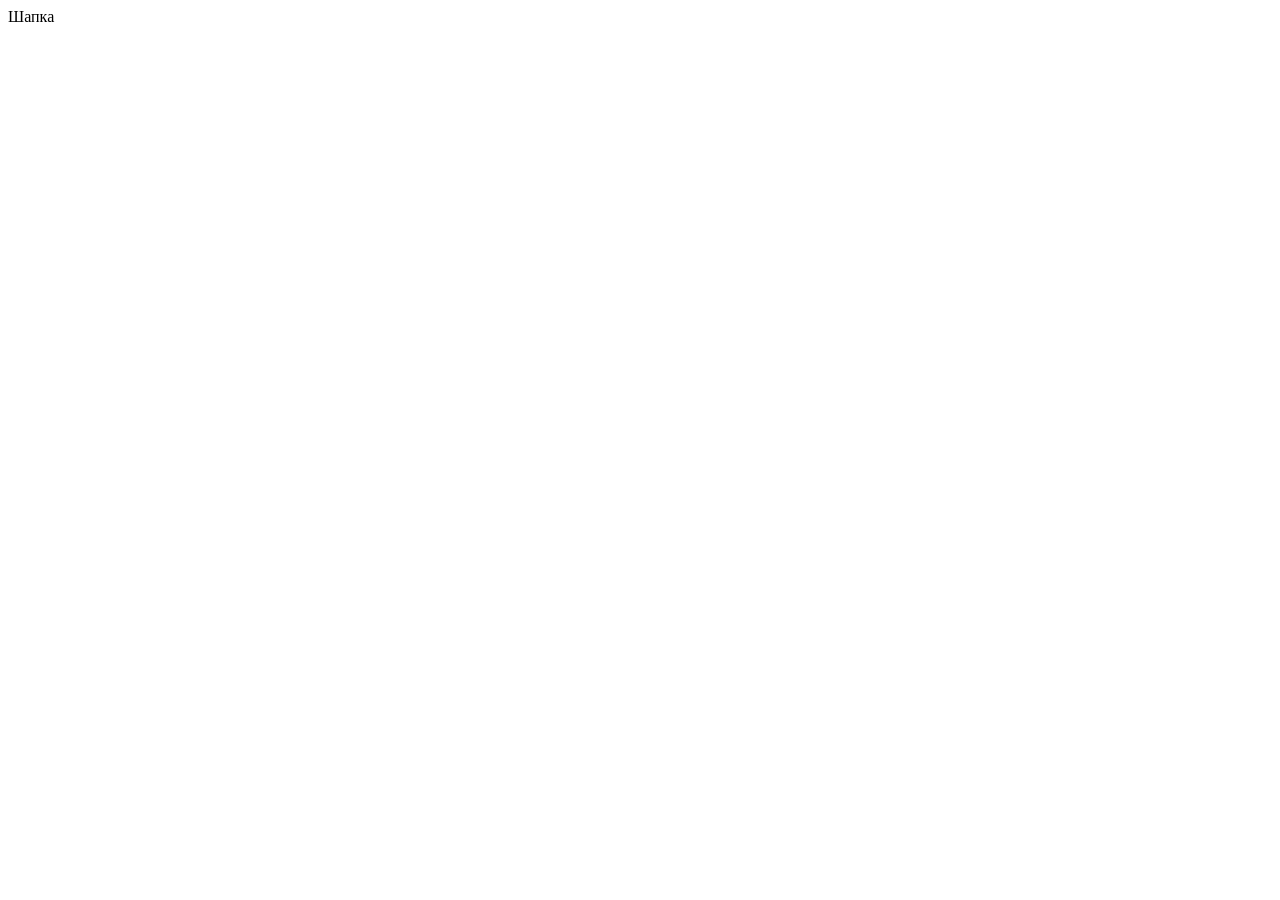
==== index.html @ de203fee "Deploying to gh-pages from @ htmlacademy-adaptive/1453615-cat-energy-2@4e572c5d49e275701503d02606413" ====
<!DOCTYPE html><html class="page" lang="ru"><head><meta charset="UTF-8"><title>Название проекта</title><meta name="viewport" content="width=device-width,initial-scale=1"><link rel="stylesheet" href="styles/styles.css"><script src="scripts/index.js" defer="defer"></script></head><body class="page__body"><header class="header">Шапка</header></body></html>
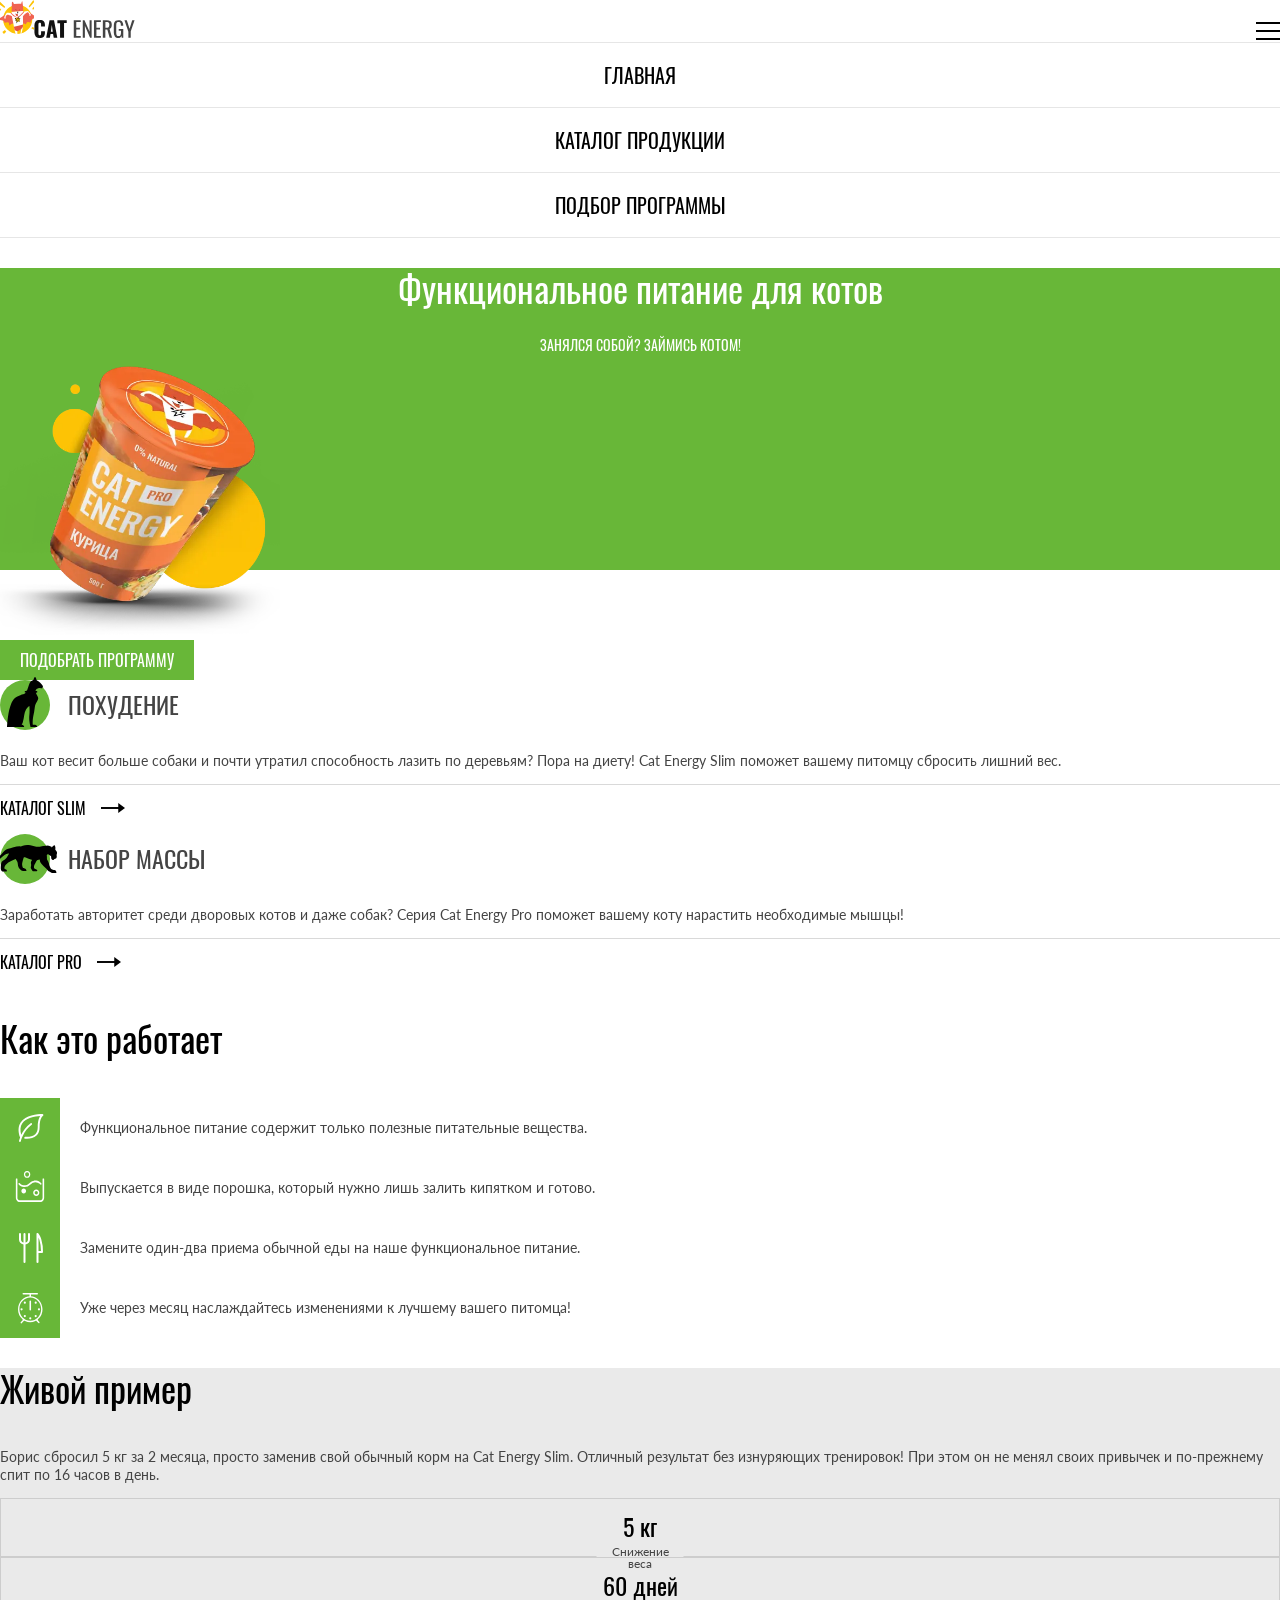
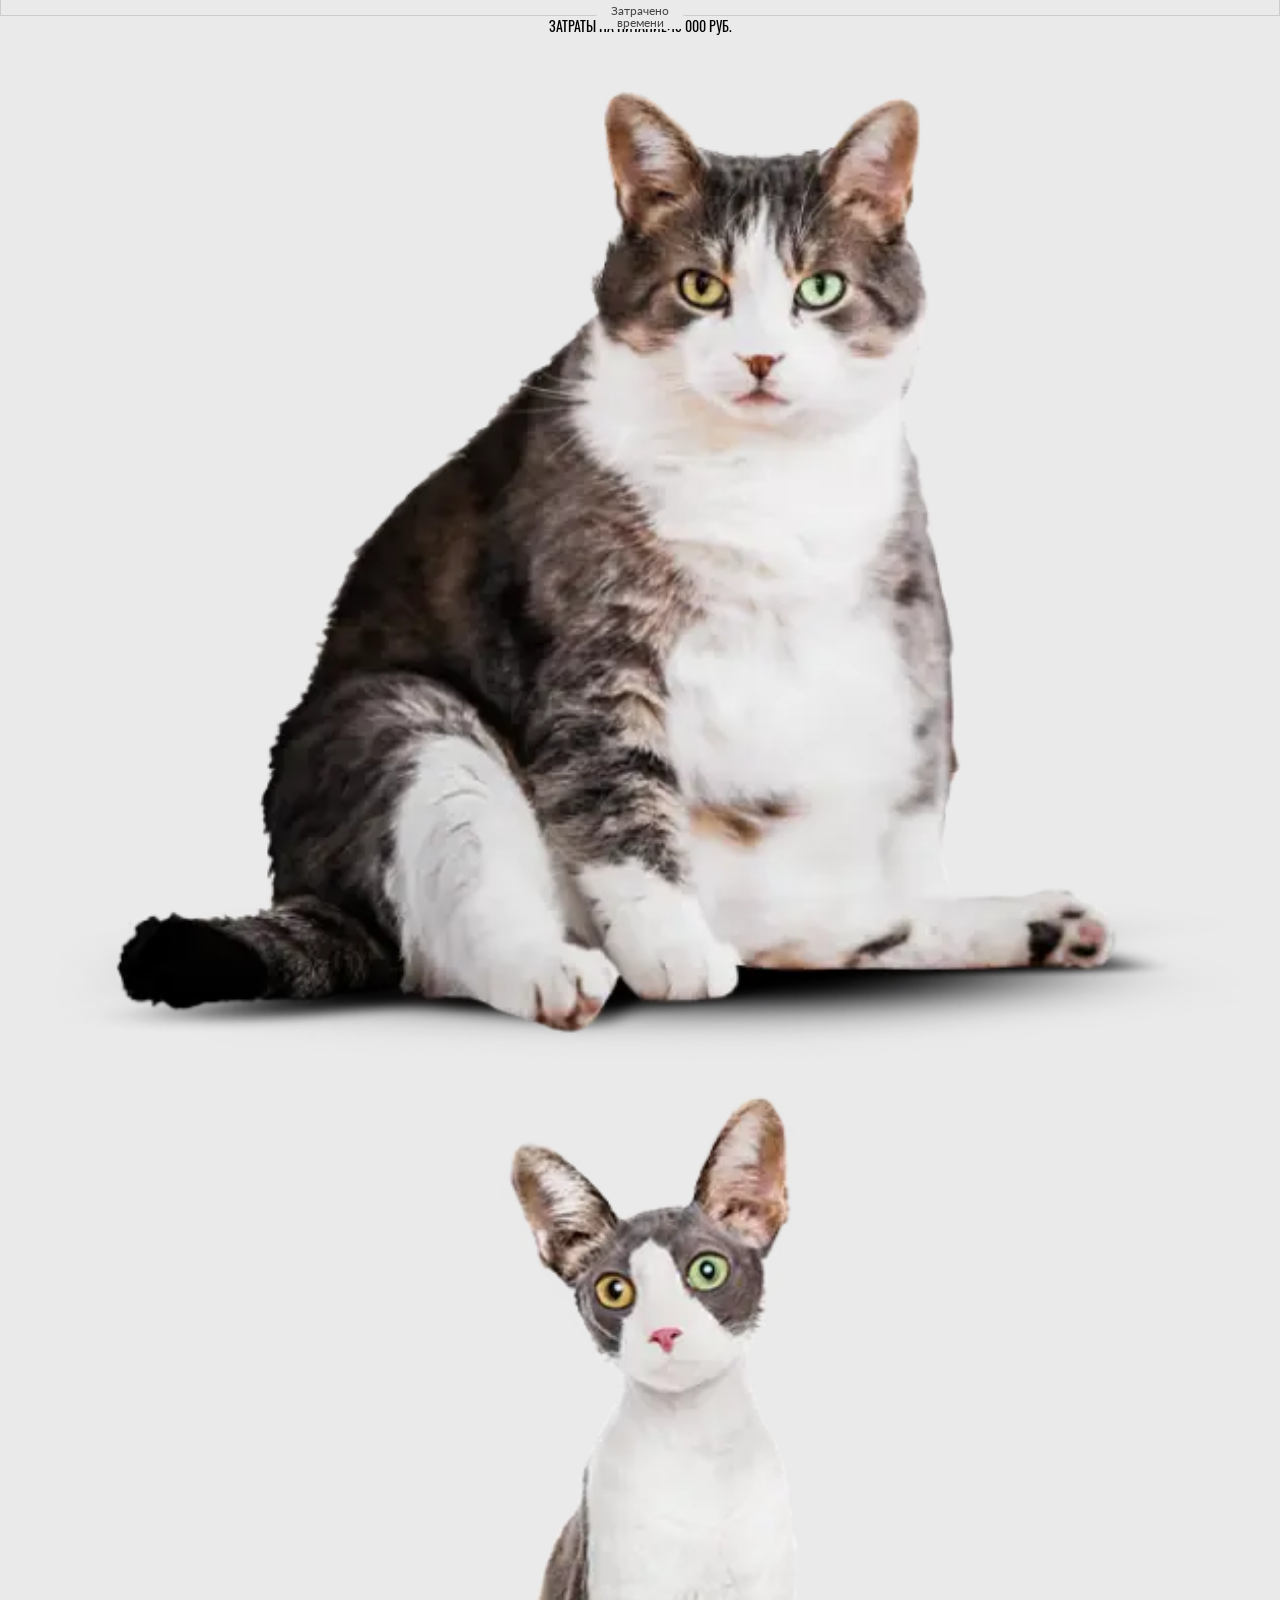
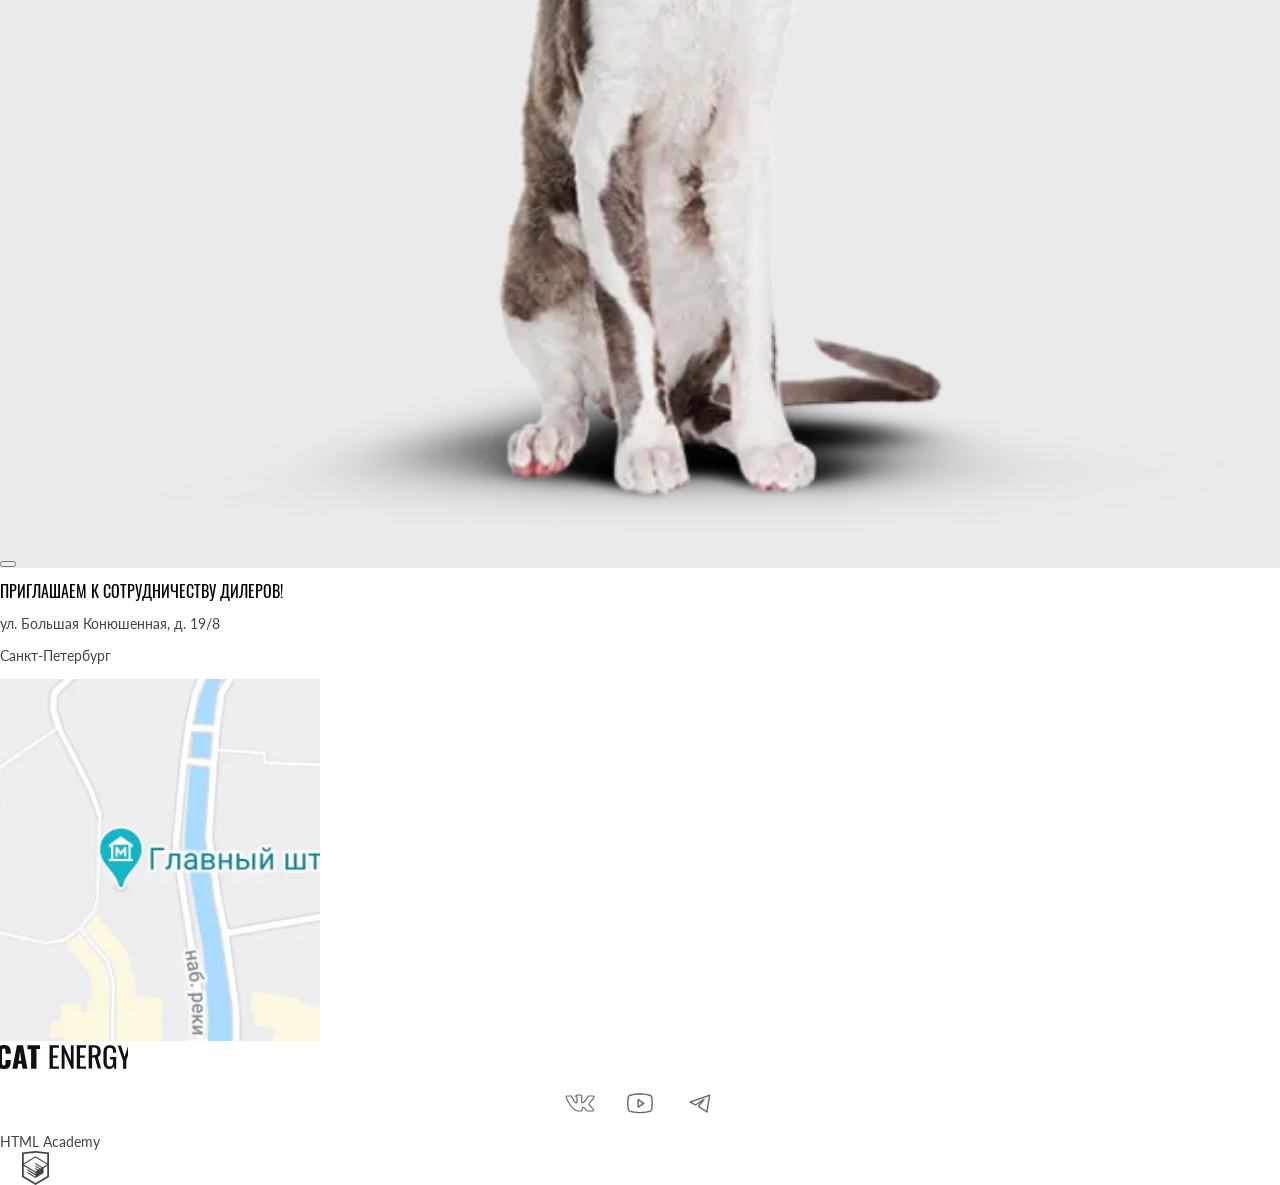
==== commit ade5e54c: "Deploying to gh-pages from @ aleks-yustas/1453615-cat-energy-2@30788cb5b2f9457c980102501fbb6bceefbb1" ====
--- a/index.html
+++ b/index.html
@@ -1 +1 @@
-<!DOCTYPE html><html class="page" lang="ru"><head><meta charset="UTF-8"><title>Название проекта</title><meta name="viewport" content="width=device-width,initial-scale=1"><link rel="stylesheet" href="styles/styles.css"><script src="scripts/index.js" defer="defer"></script></head><body class="page__body"><header class="header">Шапка</header></body></html>+<!DOCTYPE html><html class="page" lang="ru"><head><meta charset="utf-8"><meta name="viewport" content="width=device-width,initial-scale=1"><title>Главная | Кэт энерджи | HTML Academy</title><link rel="stylesheet" href="./styles/styles.css"></head><body class="page__body"><header class="page__header header"><a class="header__logo logo logo--header" href="index.html" aria-current="page"><picture><source media="(min-width: 1280px)" srcset="images/logo-desktop.svg" type="image/svg+xml"><source media="(min-width: 768px)" srcset="images/logo-tablet.svg" type="image/svg+xml"><img class="logo__image" src="images/logo-mobile.svg" width="34" height="38" alt=""></picture><picture><source media="(min-width: 768px)" srcset="images/logo-text.svg" type="image/svg+xml"><img class="logo__text" src="images/logo-text-additional.svg" width="101" height="18" alt=""></picture><span class="visually-hidden">Главная Кэт энерджи</span></a><nav class="header__nav nav"><button class="nav__toggler" type="button"><span class="visually-hidden">Открыть меню</span></button><ul class="nav__list"><li class="nav__item"><a class="nav__link" href="index.html" aria-current="page">Главная</a></li><li class="nav__item"><a class="nav__link" href="catalog.html">Каталог продукции</a></li><li class="nav__item"><a class="nav__link" href="#">Подбор программы</a></li></ul></nav></header><main class="page__main"><section class="banner"><div class="banner__content"><h1 class="banner__title section-title section-title--contrast">Функциональное питание для котов</h1><p class="banner__text">Занялся собой? Займись котом!</p></div><picture><source srcset="images/banner-desktop@1x.webp, images/banner-desktop@2x.webp 2x" type="image/webp" media="(min-width: 1280px)"><source srcset="images/banner-tablet@1x.webp, images/banner-tablet@2x.webp 2x" type="image/webp" media="(min-width: 768px)"><source srcset="images/banner-mobile@1x.webp, images/banner-mobile@2x.webp 2x" type="image/webp"><source srcset="images/banner-desktop@1x.jpg, images/banner-desktop@2x.jpg 2x" type="image/jpg" media="(min-width: 1280px)"><source srcset="images/banner-tablet@1x.jpg, images/banner-tablet@2x.jpg 2x" type="image/jpg" media="(min-width: 768px)"><img class="banner__picture" src="images/banner-mobile@1x.jpg" srcset="images/map-mobile@2x.jpg 2x" width="280" height="270" loading="lazy" alt="«Кэт енерджи ПРО» с курицей."></picture><a class="banner__link button" href="#">Подобрать программу</a></section><section class="modules"><h2 class="visually-hidden">Виды программ</h2><ul class="modules__list"><li class="modules__item card"><h3 class="card__title card__title--slim">Похудение</h3><p class="card__text">Ваш кот весит больше собаки и почти утратил способность лазить по деревьям? Пора на диету! Cat Energy Slim поможет вашему питомцу сбросить лишний вес.</p><a class="card__link" href="#">Каталог Slim</a></li><li class="modules__item card"><h3 class="card__title card__title--pro">Набор массы</h3><p class="card__text">Заработать авторитет среди дворовых котов и даже собак? Серия Cat Energy Pro поможет вашему коту нарастить необходимые мышцы!</p><a class="card__link" href="#">Каталог Pro</a></li></ul></section><section class="features"><h2 class="features__title section-title">Как это работает</h2><ol class="features__list"><li class="features__item features__item--leaf"><p class="features__text">Функциональное питание содержит только полезные питательные вещества.</p></li><li class="features__item features__item--drink"><p class="features__text">Выпускается в виде порошка, который нужно лишь залить кипятком и готово.</p></li><li class="features__item features__item--food"><p class="features__text">Замените один-два приема обычной еды на наше функциональное питание.</p></li><li class="features__item features__item--weight"><p class="features__text">Уже через месяц наслаждайтесь изменениями к лучшему вашего питомца!</p></li></ol></section><section class="result"><h2 class="result__title section-title">Живой пример</h2><p class="result__text">Борис сбросил 5 кг за 2 месяца, просто заменив свой обычный корм на Cat Energy Slim. Отличный результат без изнуряющих тренировок! При этом он не менял своих привычек и по-прежнему спит по 16 часов в день.</p><dl class="result__list metrics"><div class="metrics__item result-metric result-metric--bordered"><dt class="result-metric__name">Снижение веса</dt><dd class="result-metric__count">5 кг</dd></div><div class="metrics__item result-metric result-metric--bordered"><dt class="result-metric__name">Затрачено времени</dt><dd class="result-metric__count">60 дней</dd></div><div class="metrics__item result-metric result-metric--texted"><dt class="result-metric__name">Затраты на питание</dt><dd class="result-metric__count">15 000 руб.</dd></div></dl><div class="compare"><figure class="compare__images"><figcaption class="visually-hidden">Сравнение внешнего вида кота до и после похудения</figcaption><div class="compare__image compare__image--before"><picture><source srcset="images/cat-fat-tablet@1x.webp, images/cat-fat-tablet@2x.webp 2x" type="image/webp" media="(min-width: 768px)"><source srcset="images/cat-fat-mobile@1x.webp, images/cat-fat-mobile@2x.webp 2x" type="image/webp"><source srcset="images/cat-fat-tablet@1x.png, images/cat-fat-tablet@2x.png 2x" type="image/png" media="(min-width: 768px)"><img class="compare__img" src="images/cat-fat-mobile@1x.png" srcset="images/cat-fat-mobile@2x.png 2x" width="280" height="270" loading="lazy" alt="Кот до похудения."></picture></div><div class="compare__image compare__image--after"><picture><source srcset="images/cat-skinny-tablet@1x.webp, images/cat-skinny-tablet@2x.webp 2x" type="image/webp" media="(min-width: 768px)"><source srcset="images/cat-skinny-mobile@1x.webp, images/cat-skinny-mobile@2x.webp 2x" type="image/webp"><source srcset="images/cat-skinny-tablet@1x.png, images/cat-skinny-tablet@2x.png 2x" type="image/png" media="(min-width: 768px)"><img class="compare__img" src="images/cat-skinny-mobile@1x.png" srcset="images/cat-skinny-mobile@2x.png 2x" width="280" height="270" loading="lazy" alt="Кот после похудения."></picture></div></figure><button class="compare__toggler" type="button"><span class="visually-hidden">Сравнить</span></button></div></section><section class="contact"><div class="contact__content"><h2 class="contact__title">Приглашаем к&nbsp;сотрудничеству дилеров!</h2><p class="contact__place">ул. Большая Конюшенная, д. 19/8</p><p class="contact__city">Санкт-Петербург</p></div><div class="contact__map map"><picture><source srcset="images/map-desktop@1x.webp, images/map-desktop@2x.webp 2x" type="image/webp" media="(min-width: 1280px)"><source srcset="images/map-tablet@1x.webp, images/map-tablet@2x.webp 2x" type="image/webp" media="(min-width: 768px)"><source srcset="images/map-mobile@1x.webp, images/map-mobile@2x.webp 2x" type="image/webp"><source srcset="images/map-desktop@1x.jpg, images/map-desktop@2x.jpg 2x" type="image/jpg" media="(min-width: 1280px)"><source srcset="images/map-tablet@1x.jpg, images/map-tablet@2x.jpg 2x" type="image/jpg" media="(min-width: 768px)"><img class="map__img" src="images/map-mobile@1x.jpg" srcset="images/map-mobile@2x.jpg 2x" width="320" height="362" loading="lazy" alt="Офис «Кэт енерджи» на карте."></picture></div></section></main><footer class="page__footer footer"><a class="footer__item logo logo--footer" href="#" aria-current="page"><img class="logo__text logo__text--footer" src="images/logo-text-additional.svg" width="128" height="24" alt=""> <span class="visually-hidden">Главная Кэт энерджи</span></a><section class="footer__item social"><h2 class="visually-hidden">Подписывайтесь на наши социальные сети</h2><ul class="social__list"><li class="social__item"><a class="social__link social__link--vk" href="https://vk.com/htmlacademy" rel="noreferrer noopener" target="_blank"><span class="visually-hidden">Кэт энерджи во Вконтакте.</span></a></li><li class="social__item"><a class="social__link social__link--youtube" href="https://www.youtube.com/@HTMLAcademyTV" rel="noreferrer noopener" target="_blank"><span class="visually-hidden">Кэт энерджи в Ютубе</span></a></li><li class="social__item"><a class="social__link social__link--telegram" href="https://t.me/htmlacademy" rel="noreferrer noopener" target="_blank"><span class="visually-hidden">Кэт энерджи в Телеграме</span></a></li></ul></section><a class="footer__item creators" href="https://htmlacademy.ru/intensive/adaptive" rel="noreferrer noopener" target="_blank"><span class="creators__text">HTML Academy</span></a></footer></body></html>
--- a/styles/styles.css
+++ b/styles/styles.css
@@ -0,0 +1 @@
+*,:before,:after{box-sizing:border-box}img{object-fit:cover;max-width:100%}@font-face{font-family:Oswald;font-weight:400;font-style:normal;font-display:swap;src:url(../fonts/oswald/oswaldregular.woff2)format("woff2")}@font-face{font-family:Lato;font-weight:400;font-style:normal;font-display:swap;src:url(../fonts/lato/Lato-Regular.woff2)format("woff2")}.visually-hidden{clip:rect(0 0 0 0);border:0;width:1px;height:1px;margin:-1px;padding:0;position:absolute;overflow:hidden}.page{color:#444;word-wrap:break-word;overflow-wrap:break-word;font-family:Lato,Helvetica,sans-serif;font-size:14px;font-weight:400;line-height:18px}.page__body{margin:0}.header{background-color:#fff}.nav{background-color:#fff;border-bottom:1px solid #e6e6e6;font-family:Oswald,Impact,sans-serif}.nav__list{margin:0;padding:0;list-style-type:none}.nav__item{background-color:#fff}.nav__link{color:#000;text-align:center;text-transform:uppercase;border-top:1px solid #e6e6e6;width:100%;padding:22px 20px;font-size:20px;font-weight:500;line-height:20px;text-decoration:none;display:block}.nav__toggler{cursor:pointer;background-color:#fff;border:none;border-radius:0;width:24px;height:18px;position:absolute;top:22px;right:0}.nav__toggler:before{content:"";background-color:#000;width:100%;height:1.5px;position:absolute;top:0;left:0}.nav__toggler:after{content:"";background-color:#000;width:100%;height:1.5px;position:absolute;top:8px;left:0;box-shadow:0 8px #000}.nav__toggler--closed:before{width:25px;top:50%;left:50%;transform:translate(-50%,-50%)rotate(45deg)}.nav__toggler--closed:after{box-shadow:none;width:25px;top:50%;left:50%;transform:translate(-50%,-50%)rotate(-45deg)}.banner{background-color:#fff;background-image:linear-gradient(#68b738 0 302px,#0000 302px 100%);background-position:top,top;background-repeat:no-repeat;background-size:auto,100% 100%}.banner__content{text-align:center;color:#fff;font-family:Oswald,Impact,sans-serif;font-weight:400}.banner__title{font-weight:inherit;color:inherit;font-size:36px;line-height:36px}.banner__text{font-weight:inherit;text-transform:uppercase;font-size:14px;line-height:14px}.button{color:#fff;text-transform:uppercase;text-align:center;cursor:pointer;background-color:#68b738;border:none;width:-moz-fit-content;width:fit-content;padding:10px 20px;font-family:Oswald,Impact,sans-serif;font-size:16px;font-weight:400;line-height:20px;text-decoration:none;display:block}.modules{background-color:#fff}.modules__list{margin:0;padding:0;list-style-type:none}.card__title{text-transform:uppercase;color:text-color-accent;justify-content:flex-start;align-items:center;margin:0 0 22px;font-family:Oswald,Impact,sans-serif;font-size:24px;font-weight:400;line-height:37px;display:flex;position:relative}.card__title:before{content:"";background-color:#68b738;border-radius:50%;flex-shrink:1;width:50px;height:50px;margin-right:18px;display:block}.card__title:after{content:"";-webkit-mask:var(--module-icon)no-repeat center/cover;mask:var(--module-icon)no-repeat center/cover;background:#000;display:block;position:absolute}.card__title--slim:after{--module-icon:url(../icons/stack.svg#cat-slim);width:36px;height:50px;top:-3px;left:7px}.card__title--pro:after{--module-icon:url(../icons/stack.svg#cat-pro);width:67px;height:28px;top:11px;left:-10px}.card__text{color:#444;font-family:Lato,Helvetica,sans-serif}.card__link{text-transform:uppercase;color:#000;border-top:1px solid #d9d9d9;align-items:center;width:100%;padding:15px 0 18px;font-family:Oswald,Impact,sans-serif;font-size:16px;font-weight:400;line-height:16px;text-decoration:none;display:flex}.card__link:hover{opacity:.3}.card__link:after{content:"";background:#000;width:24px;height:10px;margin-left:15px;display:block;-webkit-mask:url(../icons/stack.svg#arrow) 0/cover no-repeat;mask:url(../icons/stack.svg#arrow) 0/cover no-repeat}.features{background-color:#fff}.features__title{margin-bottom:40px}.features__list{margin:0;padding:0;list-style-type:none}.features__item{background:linear-gradient(#68b738 0 100%) 0 0/60px 60px no-repeat;justify-content:flex-start;align-items:center;display:flex}.features__item:before{content:"";-webkit-mask:var(--icon)no-repeat center/34px 34px;mask:var(--icon)no-repeat center/34px 34px;background-color:#fff;flex-shrink:0;width:60px;height:60px;margin-right:20px;display:block}.features__item--leaf:before{--icon:url(../icons/stack.svg#leaf)}.features__item--drink:before{--icon:url(../icons/stack.svg#tub)}.features__item--food:before{--icon:url(../icons/stack.svg#eat)}.features__item--weight:before{--icon:url(../icons/stack.svg#scales)}.section-title{color:#000;font-family:Oswald,Impact,sans-serif;font-size:36px;font-weight:400;line-height:40px}.section-title--contrast{color:inherit}.result{background-color:#eaeaea}.result__title{margin-bottom:40px}.result-metric--bordered{border:1px solid #cdcdcd;padding:15px 15px 18px;position:relative}.result-metric--bordered .result-metric__name{text-align:center;background-color:#eaeaea;width:87px;padding:0 10px;font-size:12px;line-height:12px;position:absolute;top:100%;left:50%;transform:translate(-50%,-10px)}.result-metric--bordered .result-metric__count{text-align:center;color:#000;margin:0;font-family:Oswald,Impact,sans-serif;font-size:24px;font-weight:500;line-height:24px}.result-metric--texted{text-align:center;text-transform:uppercase;color:#000;font-family:Oswald,Impact,sans-serif;font-size:14px;font-weight:400;line-height:20px}.result-metric--texted .result-metric__name{display:inline-block}.result-metric--texted .result-metric__name:after{content:":";display:inline-block}.result-metric--texted .result-metric__count{margin:0;display:inline-block}.compare__images{padding:0}.compare__img{width:100%;height:auto}.map{object-fit:contain}.contact__content{background-color:#fff}.contact__content--inner{background-color:#f2f2f2}.contact__title{text-transform:uppercase;color:#000;font-family:Oswald,Impact,sans-serif;font-size:16px;font-weight:400;line-height:20px}.contact__address{font-size:14px;line-height:20px}.social__list{justify-content:center;align-items:center;margin:0;padding:0;list-style-type:none;display:flex}.social__item{margin:15px}.social__link{-webkit-mask:var(--icon)no-repeat center/cover;mask:var(--icon)no-repeat center/cover;background-color:#666;width:30px;height:30px;display:block}.social__link:hover{background:#68b738}.social__link:active{opacity:.3}.social__link--vk{--icon:url(../icons/stack.svg#vk)}.social__link--youtube{--icon:url(../icons/stack.svg#youtube)}.social__link--telegram{--icon:url(../icons/stack.svg#telegram)}.creators{color:#444;text-decoration:none}.creators:hover:after{background-color:#68b738}.creators:active{opacity:.3}.creators:after{content:"";background-color:currentColor;width:27px;height:34px;margin-left:22px;display:block;-webkit-mask:url(../icons/stack.svg#logo-academy) 50%/cover no-repeat;mask:url(../icons/stack.svg#logo-academy) 50%/cover no-repeat}.page-title{color:#000;font-family:Oswald,Impact,sans-serif}.page-title__header{margin:0;font-family:inherit;font-size:36px;font-weight:400;line-height:36px}.page-title__text{text-transform:uppercase;margin:0;font-family:inherit;font-size:14px;font-weight:400;line-height:18px}.page-title__header+.page-title__text{margin-top:37px}.catalog__list{margin:0}.catalog-list{padding:0;list-style-type:none}.catalog-list__item{margin-bottom:40px}.catalog-item{flex-direction:column;justify-content:flex-start;align-items:center;display:flex}.catalog-item__title{color:#222;font-family:Oswald,Impact,sans-serif;font-size:16px;font-weight:400;line-height:20px}.catalog-item__link{color:inherit;text-decoration:none}.catalog-item__weight,.catalog-item__tasty,.catalog-item__price{justify-content:flex-start;align-items:center;width:100%;font-size:12px;line-height:14px;display:flex}.catalog-item__weight:before,.catalog-item__tasty:before,.catalog-item__price:before{vertical-align:middle;margin-right:auto}.catalog-item__action{width:100%}.catalog-all__title{text-align:center;text-transform:uppercase;color:#111;font-family:Oswald,Impact,sans-serif;font-size:16px;font-weight:400;line-height:20px}.catalog-all__text{text-align:center}.parameters-list__item{color:#444;font-family:Lato,Helvetica,sans-serif;font-size:12px;font-weight:400;line-height:16px}.additional__list{margin:0;padding:0;list-style-type:none}.promo{color:#fff;background-color:#68b738;background-image:url(../images/gift-mobile@1x.jpg);background-position:50%;background-repeat:no-repeat;background-size:cover;flex-direction:column;justify-content:space-between;align-items:center;min-height:290px;padding:59px 60px 43px;font-size:16px;font-weight:400;line-height:20px;text-decoration:none;display:flex}.promo:before{content:"";background-color:#fff;width:80px;height:80px;display:block;-webkit-mask:url(../icons/stack.svg#gift);mask:url(../icons/stack.svg#gift)}
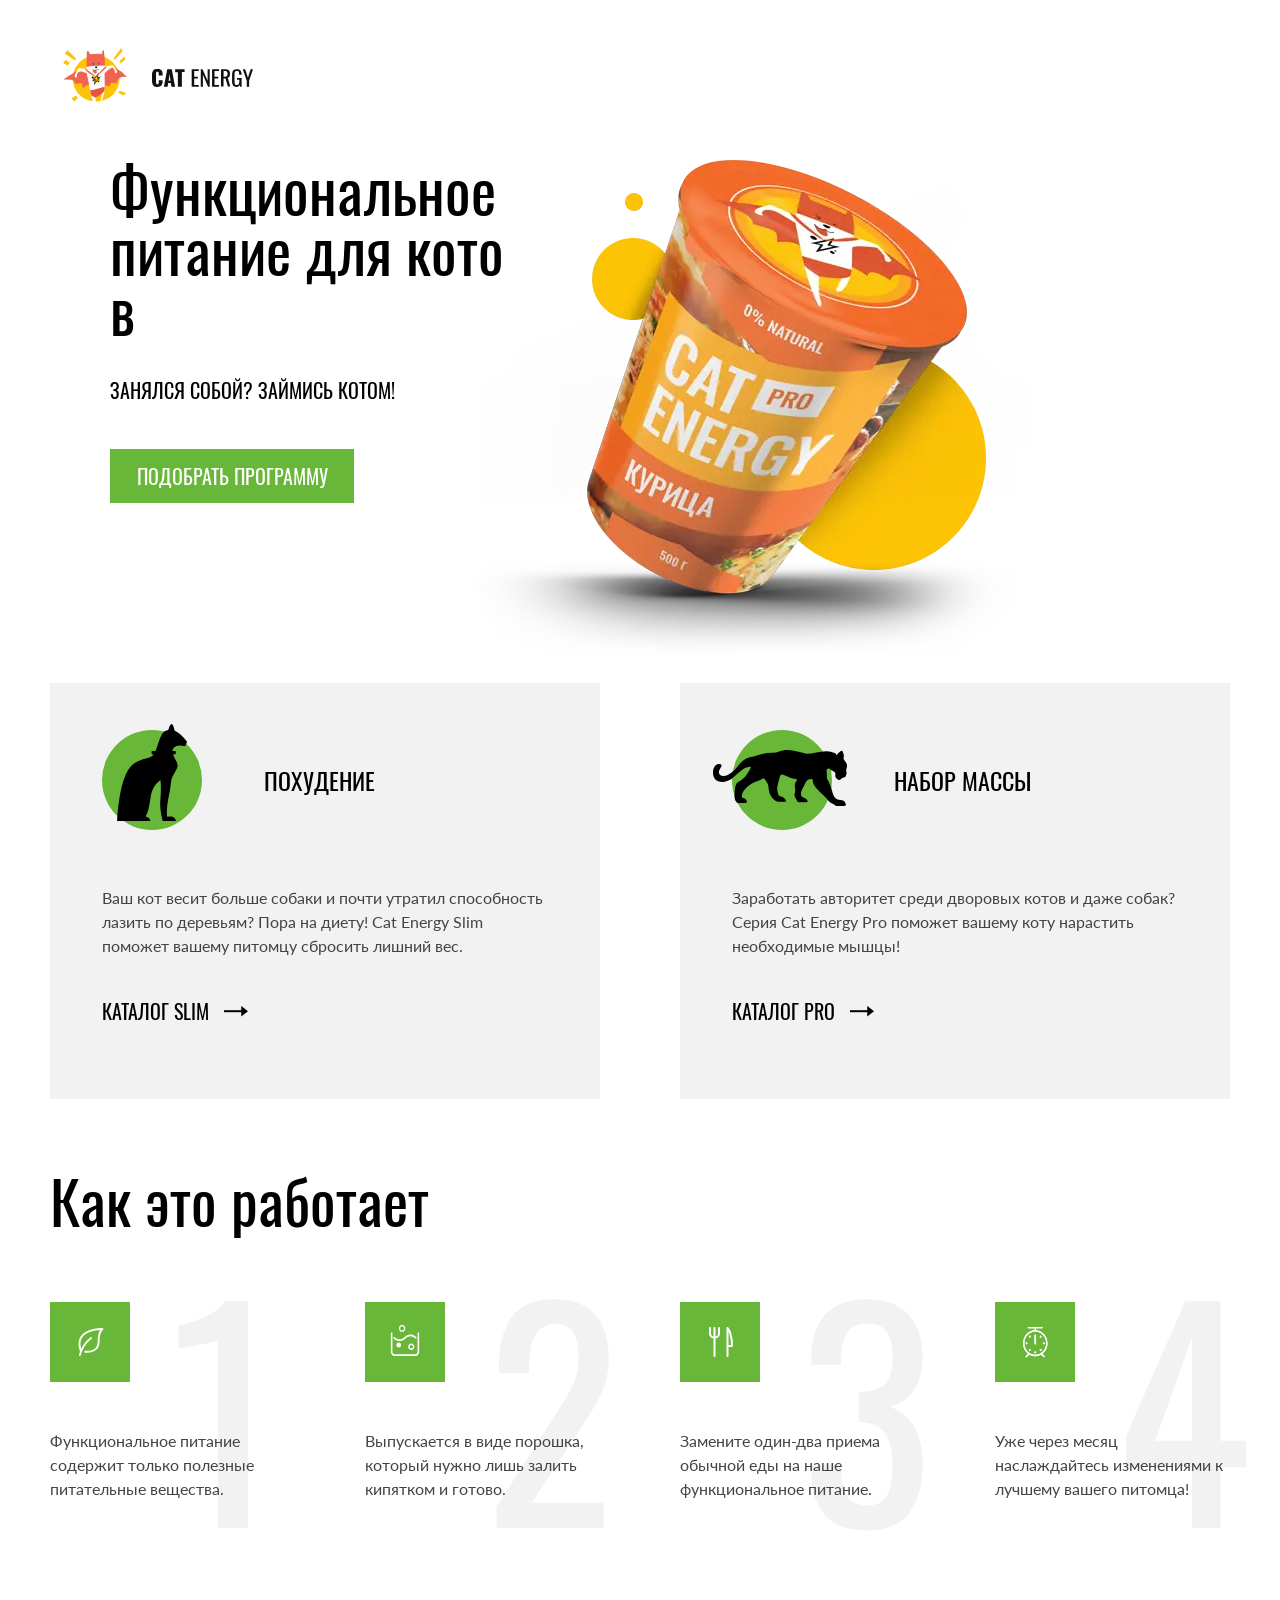
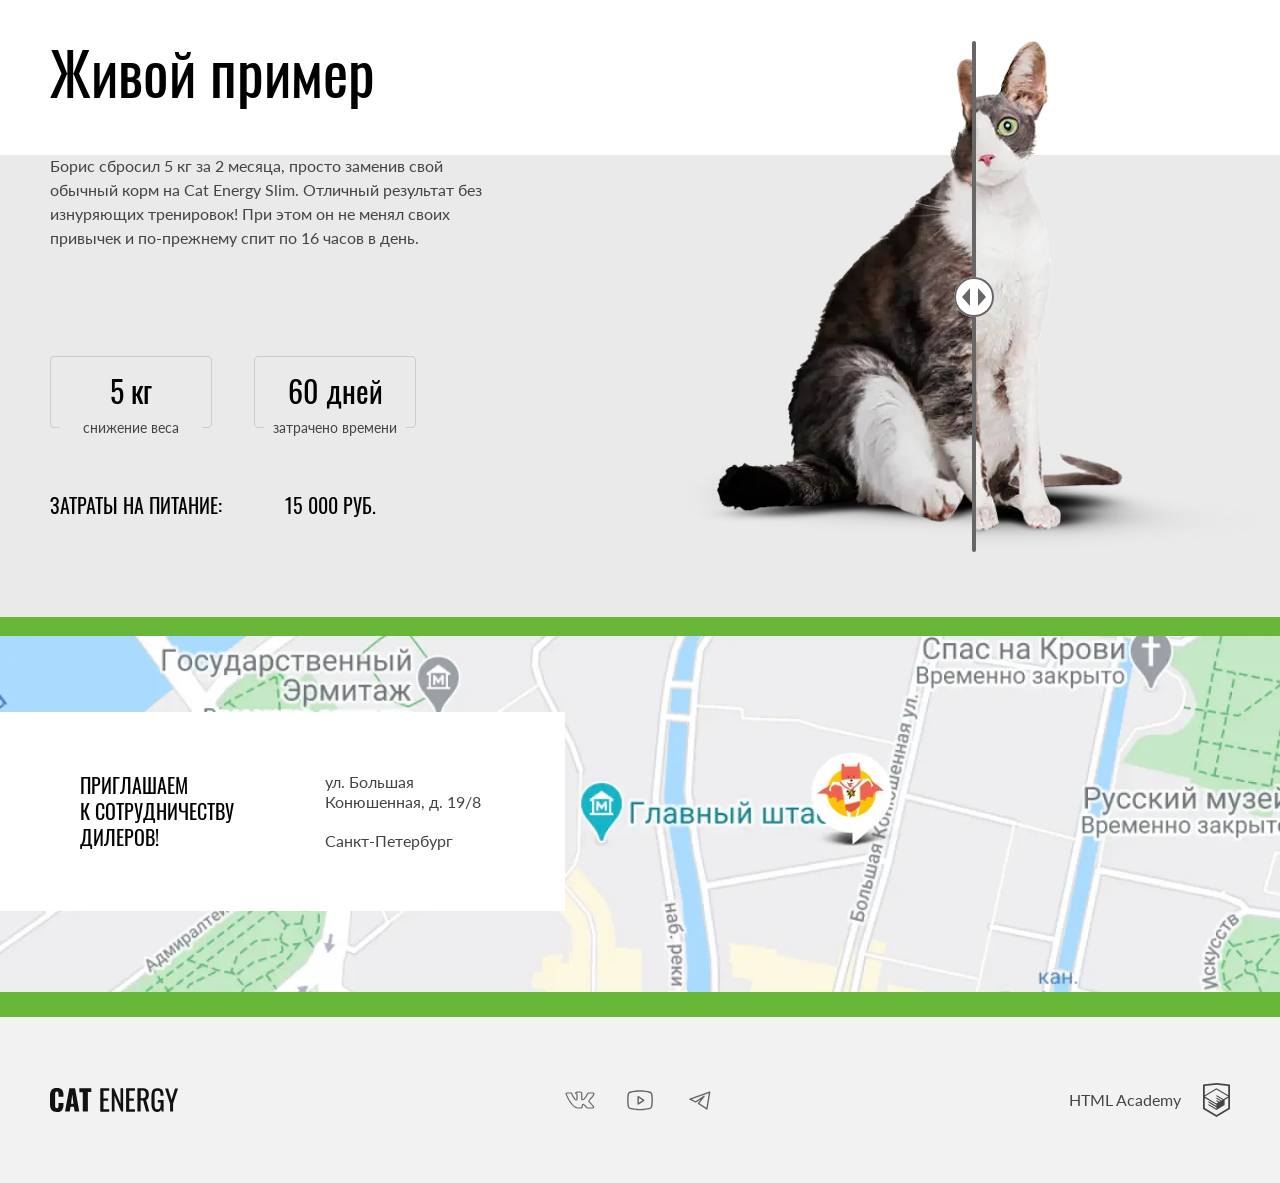
==== commit 82096b0f: "Deploying to gh-pages from @ aleks-yustas/1453615-cat-energy-2@0a93fb37184a7bf87149886be5780e2af46a3" ====
--- a/index.html
+++ b/index.html
@@ -1 +1 @@
-<!DOCTYPE html><html class="page" lang="ru"><head><meta charset="utf-8"><meta name="viewport" content="width=device-width,initial-scale=1"><title>Главная | Кэт энерджи | HTML Academy</title><link rel="stylesheet" href="./styles/styles.css"></head><body class="page__body"><header class="page__header header"><a class="header__logo logo logo--header" href="index.html" aria-current="page"><picture><source media="(min-width: 1280px)" srcset="images/logo-desktop.svg" type="image/svg+xml"><source media="(min-width: 768px)" srcset="images/logo-tablet.svg" type="image/svg+xml"><img class="logo__image" src="images/logo-mobile.svg" width="34" height="38" alt=""></picture><picture><source media="(min-width: 768px)" srcset="images/logo-text.svg" type="image/svg+xml"><img class="logo__text" src="images/logo-text-additional.svg" width="101" height="18" alt=""></picture><span class="visually-hidden">Главная Кэт энерджи</span></a><nav class="header__nav nav"><button class="nav__toggler" type="button"><span class="visually-hidden">Открыть меню</span></button><ul class="nav__list"><li class="nav__item"><a class="nav__link" href="index.html" aria-current="page">Главная</a></li><li class="nav__item"><a class="nav__link" href="catalog.html">Каталог продукции</a></li><li class="nav__item"><a class="nav__link" href="#">Подбор программы</a></li></ul></nav></header><main class="page__main"><section class="banner"><div class="banner__content"><h1 class="banner__title section-title section-title--contrast">Функциональное питание для котов</h1><p class="banner__text">Занялся собой? Займись котом!</p></div><picture><source srcset="images/banner-desktop@1x.webp, images/banner-desktop@2x.webp 2x" type="image/webp" media="(min-width: 1280px)"><source srcset="images/banner-tablet@1x.webp, images/banner-tablet@2x.webp 2x" type="image/webp" media="(min-width: 768px)"><source srcset="images/banner-mobile@1x.webp, images/banner-mobile@2x.webp 2x" type="image/webp"><source srcset="images/banner-desktop@1x.jpg, images/banner-desktop@2x.jpg 2x" type="image/jpg" media="(min-width: 1280px)"><source srcset="images/banner-tablet@1x.jpg, images/banner-tablet@2x.jpg 2x" type="image/jpg" media="(min-width: 768px)"><img class="banner__picture" src="images/banner-mobile@1x.jpg" srcset="images/map-mobile@2x.jpg 2x" width="280" height="270" loading="lazy" alt="«Кэт енерджи ПРО» с курицей."></picture><a class="banner__link button" href="#">Подобрать программу</a></section><section class="modules"><h2 class="visually-hidden">Виды программ</h2><ul class="modules__list"><li class="modules__item card"><h3 class="card__title card__title--slim">Похудение</h3><p class="card__text">Ваш кот весит больше собаки и почти утратил способность лазить по деревьям? Пора на диету! Cat Energy Slim поможет вашему питомцу сбросить лишний вес.</p><a class="card__link" href="#">Каталог Slim</a></li><li class="modules__item card"><h3 class="card__title card__title--pro">Набор массы</h3><p class="card__text">Заработать авторитет среди дворовых котов и даже собак? Серия Cat Energy Pro поможет вашему коту нарастить необходимые мышцы!</p><a class="card__link" href="#">Каталог Pro</a></li></ul></section><section class="features"><h2 class="features__title section-title">Как это работает</h2><ol class="features__list"><li class="features__item features__item--leaf"><p class="features__text">Функциональное питание содержит только полезные питательные вещества.</p></li><li class="features__item features__item--drink"><p class="features__text">Выпускается в виде порошка, который нужно лишь залить кипятком и готово.</p></li><li class="features__item features__item--food"><p class="features__text">Замените один-два приема обычной еды на наше функциональное питание.</p></li><li class="features__item features__item--weight"><p class="features__text">Уже через месяц наслаждайтесь изменениями к лучшему вашего питомца!</p></li></ol></section><section class="result"><h2 class="result__title section-title">Живой пример</h2><p class="result__text">Борис сбросил 5 кг за 2 месяца, просто заменив свой обычный корм на Cat Energy Slim. Отличный результат без изнуряющих тренировок! При этом он не менял своих привычек и по-прежнему спит по 16 часов в день.</p><dl class="result__list metrics"><div class="metrics__item result-metric result-metric--bordered"><dt class="result-metric__name">Снижение веса</dt><dd class="result-metric__count">5 кг</dd></div><div class="metrics__item result-metric result-metric--bordered"><dt class="result-metric__name">Затрачено времени</dt><dd class="result-metric__count">60 дней</dd></div><div class="metrics__item result-metric result-metric--texted"><dt class="result-metric__name">Затраты на питание</dt><dd class="result-metric__count">15 000 руб.</dd></div></dl><div class="compare"><figure class="compare__images"><figcaption class="visually-hidden">Сравнение внешнего вида кота до и после похудения</figcaption><div class="compare__image compare__image--before"><picture><source srcset="images/cat-fat-tablet@1x.webp, images/cat-fat-tablet@2x.webp 2x" type="image/webp" media="(min-width: 768px)"><source srcset="images/cat-fat-mobile@1x.webp, images/cat-fat-mobile@2x.webp 2x" type="image/webp"><source srcset="images/cat-fat-tablet@1x.png, images/cat-fat-tablet@2x.png 2x" type="image/png" media="(min-width: 768px)"><img class="compare__img" src="images/cat-fat-mobile@1x.png" srcset="images/cat-fat-mobile@2x.png 2x" width="280" height="270" loading="lazy" alt="Кот до похудения."></picture></div><div class="compare__image compare__image--after"><picture><source srcset="images/cat-skinny-tablet@1x.webp, images/cat-skinny-tablet@2x.webp 2x" type="image/webp" media="(min-width: 768px)"><source srcset="images/cat-skinny-mobile@1x.webp, images/cat-skinny-mobile@2x.webp 2x" type="image/webp"><source srcset="images/cat-skinny-tablet@1x.png, images/cat-skinny-tablet@2x.png 2x" type="image/png" media="(min-width: 768px)"><img class="compare__img" src="images/cat-skinny-mobile@1x.png" srcset="images/cat-skinny-mobile@2x.png 2x" width="280" height="270" loading="lazy" alt="Кот после похудения."></picture></div></figure><button class="compare__toggler" type="button"><span class="visually-hidden">Сравнить</span></button></div></section><section class="contact"><div class="contact__content"><h2 class="contact__title">Приглашаем к&nbsp;сотрудничеству дилеров!</h2><p class="contact__place">ул. Большая Конюшенная, д. 19/8</p><p class="contact__city">Санкт-Петербург</p></div><div class="contact__map map"><picture><source srcset="images/map-desktop@1x.webp, images/map-desktop@2x.webp 2x" type="image/webp" media="(min-width: 1280px)"><source srcset="images/map-tablet@1x.webp, images/map-tablet@2x.webp 2x" type="image/webp" media="(min-width: 768px)"><source srcset="images/map-mobile@1x.webp, images/map-mobile@2x.webp 2x" type="image/webp"><source srcset="images/map-desktop@1x.jpg, images/map-desktop@2x.jpg 2x" type="image/jpg" media="(min-width: 1280px)"><source srcset="images/map-tablet@1x.jpg, images/map-tablet@2x.jpg 2x" type="image/jpg" media="(min-width: 768px)"><img class="map__img" src="images/map-mobile@1x.jpg" srcset="images/map-mobile@2x.jpg 2x" width="320" height="362" loading="lazy" alt="Офис «Кэт енерджи» на карте."></picture></div></section></main><footer class="page__footer footer"><a class="footer__item logo logo--footer" href="#" aria-current="page"><img class="logo__text logo__text--footer" src="images/logo-text-additional.svg" width="128" height="24" alt=""> <span class="visually-hidden">Главная Кэт энерджи</span></a><section class="footer__item social"><h2 class="visually-hidden">Подписывайтесь на наши социальные сети</h2><ul class="social__list"><li class="social__item"><a class="social__link social__link--vk" href="https://vk.com/htmlacademy" rel="noreferrer noopener" target="_blank"><span class="visually-hidden">Кэт энерджи во Вконтакте.</span></a></li><li class="social__item"><a class="social__link social__link--youtube" href="https://www.youtube.com/@HTMLAcademyTV" rel="noreferrer noopener" target="_blank"><span class="visually-hidden">Кэт энерджи в Ютубе</span></a></li><li class="social__item"><a class="social__link social__link--telegram" href="https://t.me/htmlacademy" rel="noreferrer noopener" target="_blank"><span class="visually-hidden">Кэт энерджи в Телеграме</span></a></li></ul></section><a class="footer__item creators" href="https://htmlacademy.ru/intensive/adaptive" rel="noreferrer noopener" target="_blank"><span class="creators__text">HTML Academy</span></a></footer></body></html>+<!DOCTYPE html><html class="page" lang="ru"><head><meta charset="utf-8"><meta name="viewport" content="width=device-width,initial-scale=1"><title>Главная | Кэт энерджи | HTML Academy</title><link rel="stylesheet" href="./styles/styles.css"><link rel="icon" href="favicon.ico"><link rel="icon" href="favicons/icon.svg" type="image/svg+xml"><link rel="apple-touch-icon" href="favicons/apple.png"><link rel="manifest" href="manifest.webmanifest"><link rel="preload" href="./fonts/oswald/oswaldregular.woff2" as="font" type="font/woff2" crossorigin="anonymous"><link rel="preload" href="./fonts/lato/Lato-Regular.woff2" as="font" type="font/woff2" crossorigin="anonymous"></head><body class="page__body"><header class="page__header header"><a class="header__logo logo logo--header" href="index.html" aria-current="page"><picture><source media="(min-width: 1280px)" srcset="images/logo-desktop.svg" type="image/svg+xml"><source media="(min-width: 768px)" srcset="images/logo-tablet.svg" type="image/svg+xml"><img class="logo__image" src="images/logo-mobile.svg" width="34" height="38" alt=""></picture><picture><source media="(min-width: 768px)" srcset="images/logo-text.svg" type="image/svg+xml"><img class="logo__text" src="images/logo-text-additional.svg" width="101" height="20" alt=""></picture><span class="visually-hidden">Главная Кэт энерджи</span></a><nav class="header__nav nav nav--index nav--no-js"><button class="nav__toggler" type="button"><span class="visually-hidden">Открыть меню</span></button><ul class="nav__list"><li class="nav__item"><a class="nav__link" href="index.html" aria-current="page">Главная</a></li><li class="nav__item"><a class="nav__link" href="catalog.html">Каталог продукции</a></li><li class="nav__item"><a class="nav__link" href="#">Подбор программы</a></li></ul></nav></header><main class="page__main"><section class="page__centerer banner"><h1 class="banner__title section-title section-title--contrast">Функциональное питание&nbsp;для&nbsp;котов</h1><p class="banner__text">Занялся собой? Займись котом!</p><picture class="banner__picture"><source srcset="images/banner-desktop@1x.webp, images/banner-desktop@2x.webp 2x" type="image/webp" media="(min-width: 1280px)" width="552" height="499"><source srcset="images/banner-tablet@1x.webp, images/banner-tablet@2x.webp 2x" type="image/webp" media="(min-width: 768px)" width="706" height="609"><source srcset="images/banner-mobile@1x.webp, images/banner-mobile@2x.webp 2x" type="image/webp" width="280" height="270"><source srcset="images/banner-desktop@1x.jpg, images/banner-desktop@2x.jpg 2x" type="image/jpg" media="(min-width: 1280px)" width="552" height="499"><source srcset="images/banner-tablet@1x.jpg, images/banner-tablet@2x.jpg 2x" type="image/jpg" media="(min-width: 768px)" width="706" height="609"><img class="banner__image" src="images/banner-mobile@1x.jpg" srcset="images/banner-mobile@2x.jpg 2x" width="280" height="270" loading="lazy" alt="«Кэт енерджи ПРО» с курицей."></picture><a class="banner__action button" href="#">Подобрать программу</a></section><section class="page__modules page__centerer modules"><h2 class="visually-hidden">Виды программ</h2><ul class="modules__list"><li class="modules__item card"><h3 class="card__title card__title--slim">Похудение</h3><p class="card__text">Ваш кот весит больше собаки и почти утратил способность лазить по деревьям? Пора на диету! Cat Energy Slim поможет вашему питомцу сбросить лишний вес.</p><a class="card__link" href="#">Каталог Slim</a></li><li class="modules__item card"><h3 class="card__title card__title--pro">Набор массы</h3><p class="card__text">Заработать авторитет среди дворовых котов и даже собак? Серия Cat Energy Pro поможет вашему коту нарастить необходимые мышцы!</p><a class="card__link" href="#">Каталог Pro</a></li></ul></section><section class="page__centerer features"><h2 class="features__title section-title">Как это работает</h2><ol class="features__list"><li class="features__item features__item--leaf"><p class="features__text">Функциональное питание содержит только полезные питательные вещества.</p></li><li class="features__item features__item--drink"><p class="features__text">Выпускается в виде порошка, который нужно лишь залить кипятком и готово.</p></li><li class="features__item features__item--food"><p class="features__text">Замените один-два приема обычной еды на наше функциональное питание.</p></li><li class="features__item features__item--weight"><p class="features__text">Уже через месяц наслаждайтесь изменениями к лучшему вашего питомца!</p></li></ol></section><section class="result"><div class="page__centerer result__container"><h2 class="result__title section-title">Живой пример</h2><p class="result__text">Борис сбросил 5 кг за 2 месяца, просто заменив свой обычный корм на Cat Energy Slim. Отличный результат без изнуряющих тренировок! При этом он не менял своих привычек и по-прежнему спит по 16 часов в день.</p><dl class="result__list metrics"><div class="metrics__item result-metric result-metric--bordered"><dt class="result-metric__name">Снижение веса</dt><dd class="result-metric__count">5 кг</dd></div><div class="metrics__item result-metric result-metric--bordered"><dt class="result-metric__name">Затрачено времени</dt><dd class="result-metric__count">60 дней</dd></div><div class="metrics__item result-metric result-metric--texted"><dt class="result-metric__name">Затраты на питание</dt><dd class="result-metric__count">15 000 руб.</dd></div></dl><div class="result__compare compare"><figure class="compare__images"><figcaption class="visually-hidden">Сравнение внешнего вида кота до и после похудения</figcaption><div class="compare__image compare__image--before"><picture><source srcset="images/cat-fat-tablet@1x.webp, images/cat-fat-tablet@2x.webp 2x" type="image/webp" media="(min-width: 768px)" width="591" height="511"><source srcset="images/cat-fat-mobile@1x.webp, images/cat-fat-mobile@2x.webp 2x" type="image/webp" width="280" height="232"><source srcset="images/cat-fat-tablet@1x.png, images/cat-fat-tablet@2x.png 2x" type="image/png" media="(min-width: 768px)" width="591" height="511"><img class="compare__img" src="images/cat-fat-mobile@1x.png" srcset="images/cat-fat-mobile@2x.png 2x" width="280" height="232" loading="lazy" alt="Кот до похудения."></picture></div><div class="compare__image compare__image--after"><picture><source srcset="images/cat-skinny-tablet@1x.webp, images/cat-skinny-tablet@2x.webp 2x" type="image/webp" media="(min-width: 768px)" width="591" height="511"><source srcset="images/cat-skinny-mobile@1x.webp, images/cat-skinny-mobile@2x.webp 2x" type="image/webp" width="280" height="232"><source srcset="images/cat-skinny-tablet@1x.png, images/cat-skinny-tablet@2x.png 2x" type="image/png" media="(min-width: 768px)" width="591" height="511"><img class="compare__img" src="images/cat-skinny-mobile@1x.png" srcset="images/cat-skinny-mobile@2x.png 2x" width="280" height="232" loading="lazy" alt="Кот после похудения."></picture></div></figure><button class="compare__control slider-control" type="button"><span class="visually-hidden">Сравнить</span></button></div></div></section><section class="contact"><div class="contact__wrapper"><h2 class="contact__title">Приглашаем к&nbsp;сотрудничеству дилеров!</h2><address class="contact__address"><p class="contact__place">ул. Большая Конюшенная, д. 19/8</p><p class="contact__city">Санкт-Петербург</p></address></div><div class="contact__map map"><picture><source srcset="images/map-desktop@1x.webp, images/map-desktop@2x.webp 2x" type="image/webp" media="(min-width: 1280px)" width="1440" height="400"><source srcset="images/map-tablet@1x.webp, images/map-tablet@2x.webp 2x" type="image/webp" media="(min-width: 768px)" width="768" height="400"><source srcset="images/map-mobile@1x.webp, images/map-mobile@2x.webp 2x" type="image/webp" width="320" height="362"><source srcset="images/map-desktop@1x.jpg, images/map-desktop@2x.jpg 2x" type="image/jpg" media="(min-width: 1280px)" width="1440" height="400"><source srcset="images/map-tablet@1x.jpg, images/map-tablet@2x.jpg 2x" type="image/jpg" media="(min-width: 768px)" width="768" height="400"><img class="map__img" src="images/map-mobile@1x.jpg" srcset="images/map-mobile@2x.jpg 2x" width="320" height="362" loading="lazy" alt="Офис «Кэт енерджи» на карте."></picture></div></section></main><footer class="footer"><div class="footer__wrapper page__centerer"><a class="footer__item logo logo--footer" href="#" aria-current="page"><img class="logo__image" src="images/logo-text-additional.svg" width="128" height="24" alt="Логотип Кэт энерджи."> <span class="visually-hidden">Главная Кэт энерджи</span></a><section class="footer__item social"><h2 class="visually-hidden">Подписывайтесь на наши социальные сети</h2><ul class="social__list"><li class="social__item"><a class="social__link social__link--vk" href="https://vk.com/htmlacademy" rel="noreferrer noopener" target="_blank"><span class="visually-hidden">Кэт энерджи во Вконтакте.</span></a></li><li class="social__item"><a class="social__link social__link--youtube" href="https://www.youtube.com/@HTMLAcademyTV" rel="noreferrer noopener" target="_blank"><span class="visually-hidden">Кэт энерджи в Ютубе</span></a></li><li class="social__item"><a class="social__link social__link--telegram" href="https://t.me/htmlacademy" rel="noreferrer noopener" target="_blank"><span class="visually-hidden">Кэт энерджи в Телеграме</span></a></li></ul></section><a class="footer__item creators" href="https://htmlacademy.ru/intensive/adaptive" rel="noreferrer noopener" target="_blank"><span class="creators__text">HTML Academy</span></a></div></footer><script src="scripts/index.js" type="module"></script></body></html>
--- a/styles/styles.css
+++ b/styles/styles.css
@@ -1 +1 @@
-*,:before,:after{box-sizing:border-box}img{object-fit:cover;max-width:100%}@font-face{font-family:Oswald;font-weight:400;font-style:normal;font-display:swap;src:url(../fonts/oswald/oswaldregular.woff2)format("woff2")}@font-face{font-family:Lato;font-weight:400;font-style:normal;font-display:swap;src:url(../fonts/lato/Lato-Regular.woff2)format("woff2")}.visually-hidden{clip:rect(0 0 0 0);border:0;width:1px;height:1px;margin:-1px;padding:0;position:absolute;overflow:hidden}.page{color:#444;word-wrap:break-word;overflow-wrap:break-word;font-family:Lato,Helvetica,sans-serif;font-size:14px;font-weight:400;line-height:18px}.page__body{margin:0}.header{background-color:#fff}.nav{background-color:#fff;border-bottom:1px solid #e6e6e6;font-family:Oswald,Impact,sans-serif}.nav__list{margin:0;padding:0;list-style-type:none}.nav__item{background-color:#fff}.nav__link{color:#000;text-align:center;text-transform:uppercase;border-top:1px solid #e6e6e6;width:100%;padding:22px 20px;font-size:20px;font-weight:500;line-height:20px;text-decoration:none;display:block}.nav__toggler{cursor:pointer;background-color:#fff;border:none;border-radius:0;width:24px;height:18px;position:absolute;top:22px;right:0}.nav__toggler:before{content:"";background-color:#000;width:100%;height:1.5px;position:absolute;top:0;left:0}.nav__toggler:after{content:"";background-color:#000;width:100%;height:1.5px;position:absolute;top:8px;left:0;box-shadow:0 8px #000}.nav__toggler--closed:before{width:25px;top:50%;left:50%;transform:translate(-50%,-50%)rotate(45deg)}.nav__toggler--closed:after{box-shadow:none;width:25px;top:50%;left:50%;transform:translate(-50%,-50%)rotate(-45deg)}.banner{background-color:#fff;background-image:linear-gradient(#68b738 0 302px,#0000 302px 100%);background-position:top,top;background-repeat:no-repeat;background-size:auto,100% 100%}.banner__content{text-align:center;color:#fff;font-family:Oswald,Impact,sans-serif;font-weight:400}.banner__title{font-weight:inherit;color:inherit;font-size:36px;line-height:36px}.banner__text{font-weight:inherit;text-transform:uppercase;font-size:14px;line-height:14px}.button{color:#fff;text-transform:uppercase;text-align:center;cursor:pointer;background-color:#68b738;border:none;width:-moz-fit-content;width:fit-content;padding:10px 20px;font-family:Oswald,Impact,sans-serif;font-size:16px;font-weight:400;line-height:20px;text-decoration:none;display:block}.modules{background-color:#fff}.modules__list{margin:0;padding:0;list-style-type:none}.card__title{text-transform:uppercase;color:text-color-accent;justify-content:flex-start;align-items:center;margin:0 0 22px;font-family:Oswald,Impact,sans-serif;font-size:24px;font-weight:400;line-height:37px;display:flex;position:relative}.card__title:before{content:"";background-color:#68b738;border-radius:50%;flex-shrink:1;width:50px;height:50px;margin-right:18px;display:block}.card__title:after{content:"";-webkit-mask:var(--module-icon)no-repeat center/cover;mask:var(--module-icon)no-repeat center/cover;background:#000;display:block;position:absolute}.card__title--slim:after{--module-icon:url(../icons/stack.svg#cat-slim);width:36px;height:50px;top:-3px;left:7px}.card__title--pro:after{--module-icon:url(../icons/stack.svg#cat-pro);width:67px;height:28px;top:11px;left:-10px}.card__text{color:#444;font-family:Lato,Helvetica,sans-serif}.card__link{text-transform:uppercase;color:#000;border-top:1px solid #d9d9d9;align-items:center;width:100%;padding:15px 0 18px;font-family:Oswald,Impact,sans-serif;font-size:16px;font-weight:400;line-height:16px;text-decoration:none;display:flex}.card__link:hover{opacity:.3}.card__link:after{content:"";background:#000;width:24px;height:10px;margin-left:15px;display:block;-webkit-mask:url(../icons/stack.svg#arrow) 0/cover no-repeat;mask:url(../icons/stack.svg#arrow) 0/cover no-repeat}.features{background-color:#fff}.features__title{margin-bottom:40px}.features__list{margin:0;padding:0;list-style-type:none}.features__item{background:linear-gradient(#68b738 0 100%) 0 0/60px 60px no-repeat;justify-content:flex-start;align-items:center;display:flex}.features__item:before{content:"";-webkit-mask:var(--icon)no-repeat center/34px 34px;mask:var(--icon)no-repeat center/34px 34px;background-color:#fff;flex-shrink:0;width:60px;height:60px;margin-right:20px;display:block}.features__item--leaf:before{--icon:url(../icons/stack.svg#leaf)}.features__item--drink:before{--icon:url(../icons/stack.svg#tub)}.features__item--food:before{--icon:url(../icons/stack.svg#eat)}.features__item--weight:before{--icon:url(../icons/stack.svg#scales)}.section-title{color:#000;font-family:Oswald,Impact,sans-serif;font-size:36px;font-weight:400;line-height:40px}.section-title--contrast{color:inherit}.result{background-color:#eaeaea}.result__title{margin-bottom:40px}.result-metric--bordered{border:1px solid #cdcdcd;padding:15px 15px 18px;position:relative}.result-metric--bordered .result-metric__name{text-align:center;background-color:#eaeaea;width:87px;padding:0 10px;font-size:12px;line-height:12px;position:absolute;top:100%;left:50%;transform:translate(-50%,-10px)}.result-metric--bordered .result-metric__count{text-align:center;color:#000;margin:0;font-family:Oswald,Impact,sans-serif;font-size:24px;font-weight:500;line-height:24px}.result-metric--texted{text-align:center;text-transform:uppercase;color:#000;font-family:Oswald,Impact,sans-serif;font-size:14px;font-weight:400;line-height:20px}.result-metric--texted .result-metric__name{display:inline-block}.result-metric--texted .result-metric__name:after{content:":";display:inline-block}.result-metric--texted .result-metric__count{margin:0;display:inline-block}.compare__images{padding:0}.compare__img{width:100%;height:auto}.map{object-fit:contain}.contact__content{background-color:#fff}.contact__content--inner{background-color:#f2f2f2}.contact__title{text-transform:uppercase;color:#000;font-family:Oswald,Impact,sans-serif;font-size:16px;font-weight:400;line-height:20px}.contact__address{font-size:14px;line-height:20px}.social__list{justify-content:center;align-items:center;margin:0;padding:0;list-style-type:none;display:flex}.social__item{margin:15px}.social__link{-webkit-mask:var(--icon)no-repeat center/cover;mask:var(--icon)no-repeat center/cover;background-color:#666;width:30px;height:30px;display:block}.social__link:hover{background:#68b738}.social__link:active{opacity:.3}.social__link--vk{--icon:url(../icons/stack.svg#vk)}.social__link--youtube{--icon:url(../icons/stack.svg#youtube)}.social__link--telegram{--icon:url(../icons/stack.svg#telegram)}.creators{color:#444;text-decoration:none}.creators:hover:after{background-color:#68b738}.creators:active{opacity:.3}.creators:after{content:"";background-color:currentColor;width:27px;height:34px;margin-left:22px;display:block;-webkit-mask:url(../icons/stack.svg#logo-academy) 50%/cover no-repeat;mask:url(../icons/stack.svg#logo-academy) 50%/cover no-repeat}.page-title{color:#000;font-family:Oswald,Impact,sans-serif}.page-title__header{margin:0;font-family:inherit;font-size:36px;font-weight:400;line-height:36px}.page-title__text{text-transform:uppercase;margin:0;font-family:inherit;font-size:14px;font-weight:400;line-height:18px}.page-title__header+.page-title__text{margin-top:37px}.catalog__list{margin:0}.catalog-list{padding:0;list-style-type:none}.catalog-list__item{margin-bottom:40px}.catalog-item{flex-direction:column;justify-content:flex-start;align-items:center;display:flex}.catalog-item__title{color:#222;font-family:Oswald,Impact,sans-serif;font-size:16px;font-weight:400;line-height:20px}.catalog-item__link{color:inherit;text-decoration:none}.catalog-item__weight,.catalog-item__tasty,.catalog-item__price{justify-content:flex-start;align-items:center;width:100%;font-size:12px;line-height:14px;display:flex}.catalog-item__weight:before,.catalog-item__tasty:before,.catalog-item__price:before{vertical-align:middle;margin-right:auto}.catalog-item__action{width:100%}.catalog-all__title{text-align:center;text-transform:uppercase;color:#111;font-family:Oswald,Impact,sans-serif;font-size:16px;font-weight:400;line-height:20px}.catalog-all__text{text-align:center}.parameters-list__item{color:#444;font-family:Lato,Helvetica,sans-serif;font-size:12px;font-weight:400;line-height:16px}.additional__list{margin:0;padding:0;list-style-type:none}.promo{color:#fff;background-color:#68b738;background-image:url(../images/gift-mobile@1x.jpg);background-position:50%;background-repeat:no-repeat;background-size:cover;flex-direction:column;justify-content:space-between;align-items:center;min-height:290px;padding:59px 60px 43px;font-size:16px;font-weight:400;line-height:20px;text-decoration:none;display:flex}.promo:before{content:"";background-color:#fff;width:80px;height:80px;display:block;-webkit-mask:url(../icons/stack.svg#gift);mask:url(../icons/stack.svg#gift)}+*,:before,:after{box-sizing:border-box}img{object-fit:contain;max-width:100%;height:auto}:focus{outline-offset:2px;outline:2px solid #000}@supports selector(:focus-visible){:focus{outline:0}}:focus-visible{outline-offset:2px;outline:2px solid #000}@font-face{font-family:Oswald;font-weight:400;font-style:normal;font-display:swap;src:url(../fonts/oswald/oswaldregular.woff2)format("woff2")}@font-face{font-family:Lato;font-weight:400;font-style:normal;font-display:swap;src:url(../fonts/lato/Lato-Regular.woff2)format("woff2")}.visually-hidden{clip:rect(0 0 0 0);border:0;width:1px;height:1px;margin:-1px;padding:0;position:absolute;overflow:hidden}.page{color:#444;word-wrap:break-word;overflow-wrap:break-word;font-family:Lato,Helvetica,sans-serif;font-size:14px;font-weight:400;line-height:18px}@media (width>=768px){.page{font-size:16px;line-height:24px}}.page__body{margin:0}.page__title{margin-bottom:40px}@media (width>=768px){.page__title{margin-bottom:54px}}@media (width>=1280px){.page__title{margin-bottom:56px}}.page__centerer{padding-inline:20px}@media (768px<=width<1280px){.page__centerer{padding-inline:30px}}@media (width>=1280px){.page__centerer{width:1220px;margin-inline:auto}.page__header{width:1220px;margin:0 auto}}.page__modules{margin-bottom:20px}@media (width>=768px){.page__modules{margin-bottom:45px}}@media (width>=1280px){.page__modules{margin-bottom:71px}}.page__catalog{margin-bottom:25px}@media (width>=768px){.page__catalog{margin-bottom:74px}}@media (width>=1280px){.page__catalog{margin-bottom:71px}}.page__additional{margin-bottom:40px}@media (width>=768px){.page__additional{margin-bottom:80px}}@media (width>=1280px){.page__additional{margin-bottom:96px}}.header{grid-template-rows:66px;grid-template-columns:repeat(3,1fr);display:grid;position:relative}@media (width>=768px){.header{grid-template-rows:50px;grid-template-columns:174px 1fr 436px;padding:25px 34px 0 30px}}@media (width>=1280px){.header{grid-template-columns:202px 1fr 50%;padding:53px 30px 29px}}.header__logo{grid-area:1/1/auto/-1;align-self:flex-start}@media (width>=768px){.header__logo{grid-column:auto}}.header__nav{grid-area:1/1/auto/-1}@media (width>=768px){.header__nav{grid-column:3}}.footer{background-color:#f2f2f2}.footer__wrapper{flex-direction:column;align-items:center;display:flex}@media (width>=768px){.footer__wrapper{grid-template-columns:repeat(3,1fr);align-content:center;column-gap:20px;padding-block:53px;display:grid}}@media (width<768px){.footer__item{width:100%}.footer__item:not(:last-child){border-bottom:1px solid #d9d9d9}}.nav{grid-template-columns:repeat(3,1fr);font-family:Oswald,Impact,sans-serif;display:grid;position:relative}@media (width<768px){.nav{border-bottom:1px solid #e6e6e6;box-shadow:30px 0 #e6e6e6,-30px 0 #e6e6e6}}@media (width>=768px){.nav{background:0 0;grid-template-columns:auto;padding-top:14px}}@media (width>=1280px){.nav{padding:0}}.nav--no-js{grid-row:2}.nav--no-js .nav__toggler{display:none}.nav--no-js .nav__list{grid-area:2/1/auto/-1;position:static}.nav__list{z-index:10;width:100%;margin:0;padding:0;list-style-type:none;display:block;position:absolute;top:100%}@media (width>=768px){.nav__list{flex-wrap:wrap;justify-content:flex-end;gap:33px;display:flex;position:static}}@media (width<768px){.nav__list--closed{display:none}}.nav__item{background-color:#fff}@media (width>=768px){.nav__item{background:0 0}}.nav__link{color:#000;text-align:center;text-transform:uppercase;border-top:1px solid #e6e6e6;width:100%;padding:22px 20px;font-size:20px;font-weight:500;line-height:20px;text-decoration:none;display:block}@media (width>=768px){.nav__link{border:none;padding:0;font-size:18px;font-weight:400;line-height:24px;position:relative}.nav__link[aria-current=page]:after{content:"";background-color:#68b738;height:2px;display:block;position:absolute;bottom:-10px;left:0;right:0}}@media (width>=768px) and (width>=1280px){.nav__link{font-size:20px;line-height:30px}}@media (width<768px){.nav__link:before{content:"";background-color:#e6e6e6;height:1px;display:block;position:absolute;top:0;left:0;right:0;box-shadow:30px 0 #e6e6e6,-30px 0 #e6e6e6}}.nav__toggler{cursor:pointer;background-color:#fff;border:none;border-radius:0;grid-area:1/3;place-self:center end;width:24px;height:18px;margin-right:20px;position:relative}@media (width>=768px){.nav__toggler{display:none}}.nav__toggler:before{content:"";background-color:#000;width:25px;height:1.5px;display:block;position:absolute;top:50%;left:50%;transform:translate(-50%,-50%)rotate(45deg)}.nav__toggler:after{content:"";box-shadow:none;background-color:#000;width:25px;height:1.5px;display:block;position:absolute;top:50%;left:50%;transform:translate(-50%,-50%)rotate(-45deg)}.nav__toggler--closed:before{width:100%;top:0;left:0;transform:none}.nav__toggler--closed:after{width:100%;top:8px;left:0;transform:none;box-shadow:0 8px #000}@media (width>=1280px){.nav--index .nav__link{color:#fff}.nav--index .nav__link[aria-current=page]:after{background-color:#fff}}.logo{grid-template-columns:1fr 101px 1fr;align-items:center;padding:12px 20px 16px;text-decoration:none;display:grid}.logo[aria-current=page]{pointer-events:none}@media (width>=768px){.logo{grid-template-rows:50px;grid-template-columns:repeat(2,auto);align-items:center;gap:13px;padding:0}}@media (width>=1280px){.logo{width:202px;height:60px}}.logo--footer{justify-content:center;padding:39px 20px 32px;display:flex}.logo--footer .logo__image{width:128px;height:24px}@media (width>=768px){.logo--footer{text-align:left;justify-content:flex-start;padding:0}}.logo:hover{opacity:.8}.logo:active{opacity:.6}@media (--narrow-vp){.logo:after{content:"";width:34px}}.logo__image{justify-self:start;display:block}@media (width>=768px){.logo__image{justify-self:none;width:60px;height:50px}}@media (width>=1280px){.logo__image{width:70px;height:60px}}.logo__text{display:block}.banner{text-align:center;color:#fff;grid-template-columns:1fr;margin-bottom:20px;padding-top:27px;font-family:Oswald,Impact,sans-serif;font-weight:400;display:grid}@media (width<768px){.banner{background-image:-webkit-linear-gradient(#68b738d9 60.4%,#fff 60.4%),-webkit-image-set(url(../images/bg-banner-mobile@2x.webp) 2x type("image/webp"),url(../images/bg-banner-mobile@1x.webp) 1x type("image/webp"),url(../images/bg-banner-mobile@2x.jpg) 2x,url(../images/bg-banner-mobile@1x.jpg) 1x),-webkit-linear-gradient(#504f55 60.4%,#fff 60.4%);background-image:linear-gradient(#68b738d9 60.4%,#fff 60.4%),image-set("../images/bg-banner-mobile@2x.webp" 2x type("image/webp"),"../images/bg-banner-mobile@1x.webp" 1x type("image/webp"),"../images/bg-banner-mobile@2x.jpg" 2x,"../images/bg-banner-mobile@1x.jpg" 1x),linear-gradient(#504f55 60.4%,#fff 60.4%);background-position:top,top;background-repeat:no-repeat;background-size:100%,auto 60.4%}}@media (width>=768px){.banner{color:#000;text-align:left;padding-bottom:526px;position:relative}}@media (width>=1280px){.banner{grid-template-columns:416px 1fr;padding-bottom:0;padding-left:80px;position:static}.banner:before{content:"";z-index:-1;background-image:-webkit-linear-gradient(#68b738d9),-webkit-image-set(url(../images/bg-banner-desktop@2x.webp) 2x type("image/webp"),url(../images/bg-banner-desktop@1x.webp) 1x type("image/webp"),url(../images/bg-banner-desktop@2x.jpg) 2x,url(../images/bg-banner-desktop@1x.jpg) 1x),-webkit-linear-gradient(#504f55);background-image:linear-gradient(#68b738d9),image-set("../images/bg-banner-desktop@2x.webp" 2x type("image/webp"),"../images/bg-banner-desktop@1x.webp" 1x type("image/webp"),"../images/bg-banner-desktop@2x.jpg" 2x,"../images/bg-banner-desktop@1x.jpg" 1x),linear-gradient(#504f55);background-position:100% 100%;background-repeat:no-repeat;background-size:100%,cover,100%;width:50%;height:693px;position:absolute;top:0;left:50%}}.banner__picture{text-align:center;width:100%;height:auto}@media (width>=768px){.banner__picture{z-index:-1;position:absolute;bottom:0;left:50%;transform:translate(-50%)}}@media (width>=1280px){.banner__picture{text-align:left;grid-area:1/2/5;place-self:center start;width:auto;margin-left:-48px;position:static;transform:none}}.banner__title{font-weight:inherit;color:inherit;margin-top:0;margin-bottom:25px;font-size:36px;line-height:36px}@media (width>=768px){.banner__title{margin-bottom:41px}}@media (width>=1280px){.banner__title{grid-column:1}}.banner__text{font-weight:inherit;text-transform:uppercase;margin-top:0;margin-bottom:29px;font-size:14px;line-height:14px}@media (width>=768px){.banner__text{margin-bottom:49px;font-size:20px;line-height:20px}}@media (width>=1280px){.banner__text{grid-column:1}}.banner__action{width:100%}@media (width>=768px){.banner__action{grid-row:4;width:244px}}@media (width>=1280px){.banner__action{grid-area:auto/1;place-self:start;margin:0}}.button{color:#fff;text-transform:uppercase;text-align:center;cursor:pointer;background-color:#68b738;border:none;padding:10px 20px;font-family:Oswald,Impact,sans-serif;font-size:16px;font-weight:400;line-height:20px;text-decoration:none;display:block}@media (width>=768px){.button{padding:17px 20px;font-size:20px;line-height:20px}}.button:hover{background-color:#5eaa2f}.button:active{color:#ffffff4d;background-color:#5eaa2f}.button--secondary{color:#444;background-color:#f2f2f2}.button--secondary:hover{background-color:#ebebeb}.button--secondary:active{color:#4444444d;background-color:#ebebeb}.modules{background-color:#fff}.modules__list{grid-template-columns:1fr;row-gap:20px;margin:0;padding:0;list-style-type:none;display:grid}@media (width>=768px){.modules__list{row-gap:30px}}@media (width>=1280px){.modules__list{grid-template-columns:1fr 1fr;column-gap:80px}}.card{background-color:#f2f2f2;flex-direction:column;justify-content:flex-start;align-items:flex-start;padding:20px 20px 0;display:flex;position:relative}@media (width>=768px){.card{min-height:372px;padding:53px 316px 53px 77px}}@media (width>=1280px){.card{padding:47px 50px 55px 52px}}.card__title{text-transform:uppercase;color:#000;justify-content:flex-start;align-items:center;margin:0 0 22px;font-family:Oswald,Impact,sans-serif;font-size:24px;font-weight:400;line-height:37px;display:flex;position:relative}@media (768px<=width<1280px){.card__title{margin-bottom:24px;font-size:36px;line-height:36px;position:static}}@media (width>=1280px){.card__title{margin-bottom:40px}}.card__title:before{--module-card-icon-size:50px;content:"";width:var(--module-card-icon-size);height:var(--module-card-icon-size);background-color:#68b738;border-radius:50%;flex-shrink:1;margin-right:18px;display:block}@media (768px<=width<1280px){.card__title:before{--module-card-icon-size:200px;margin-right:0;position:absolute;top:90px;right:62px}}@media (width>=1280px){.card__title:before{--module-card-icon-size:100px;margin-right:62px}}.card__title:after{content:"";-webkit-mask:var(--module-icon)no-repeat center/cover;mask:var(--module-icon)no-repeat center/cover;background:#000;display:block;position:absolute}.card__title--slim:after{--module-icon:url(../icons/stack.svg#cat-slim);width:36px;height:50px;top:-3px;left:7px}@media (768px<=width<1280px){.card__title--slim:after{top:81px;right:92px;left:initial;width:140px;height:194px}}@media (width>=1280px){.card__title--slim:after{width:70px;height:97px;top:-6px;left:15px}}.card__title--pro:after{--module-icon:url(../icons/stack.svg#cat-pro);width:67px;height:28px;top:11px;left:-10px}@media (768px<=width<1280px){.card__title--pro:after{top:135px;right:28px;left:initial;width:268px;height:112px}}@media (width>=1280px){.card__title--pro:after{width:134px;height:56px;top:20px;left:-19px}}.card__text{color:#444;font-family:Lato,Helvetica,sans-serif}@media (768px<=width<1280px){.card__text{margin-bottom:48px}}@media (width>=1280px){.card__text{margin-bottom:23px}}.card__link{text-transform:uppercase;color:#000;border-top:1px solid #d9d9d9;align-self:flex-start;align-items:center;width:100%;padding:15px 0 18px;font-family:Oswald,Impact,sans-serif;font-size:16px;font-weight:400;line-height:16px;text-decoration:none;transition:all 80ms linear;display:flex}@media (width>=768px){.card__link{border-top:none;margin-top:auto;font-size:20px;line-height:30px}}.card__link:active{opacity:.3}.card__link:after{content:"";background:#000;width:32px;height:11px;margin-left:15px;transition:all 80ms linear;display:block;-webkit-mask:url(../icons/stack.svg#arrow) -8px/32px 11px no-repeat;mask:url(../icons/stack.svg#arrow) -8px/32px 11px no-repeat}.card__link:hover:after{-webkit-mask-position:0;mask-position:0}.features{background-color:#fff;padding-bottom:49px}@media (1280px<=width<1280px){.features{border-bottom:1px solid #e6e6e6}}@media (width>=768px){.features{padding-bottom:47px}}@media (width>=1280px){.features{padding-bottom:69px}}.features__title{margin-bottom:40px}@media (width>=768px){.features__title{margin-bottom:72px}}.features__list{counter-reset:features;grid-template-columns:1fr;row-gap:20px;margin:0;padding:0;list-style-type:none;display:grid}@media (width>=768px){.features__list{grid-template-columns:1fr 1fr;gap:90px}}@media (width>=1280px){.features__list{grid-template-columns:repeat(4,1fr);column-gap:80px}}.features__item{--feature-icon-size:60px;z-index:0;counter-increment:features;justify-content:flex-start;align-items:center;display:flex;position:relative}@media (width>=768px){.features__item{--feature-icon-size:80px;flex-direction:column;align-items:flex-start;min-height:227px}}.features__item:before{content:"";width:var(--feature-icon-size);height:var(--feature-icon-size);background-color:#68b738;background-image:var(--icon);background-position:50%;background-repeat:no-repeat;background-size:34px 34px;flex-shrink:0;margin-right:20px;display:block}@media (width>=768px){.features__item:before{margin-bottom:31px}.features__item:after{content:counter(features);z-index:-1;color:#f2f2f2;font-family:Oswald,Impact,sans-serif;font-size:280px;font-weight:400;line-height:200px;display:block;position:absolute;top:0;left:120px}}.features__item--leaf:before{--icon:url(../icons/stack.svg#leaf)}.features__item--drink:before{--icon:url(../icons/stack.svg#tub)}.features__item--food:before{--icon:url(../icons/stack.svg#eat)}.features__item--weight:before{--icon:url(../icons/stack.svg#scales)}.section-title{color:#000;font-family:Oswald,Impact,sans-serif;font-size:36px;font-weight:400;line-height:40px}@media (width>=768px){.section-title{font-size:32px;line-height:32px}}@media (width>=1280px){.section-title{font-size:60px;line-height:60px}}.section-title--contrast{color:inherit}.section-title--decoration{--air-gap:22px;--top-offset:15px;--line-color:#68b738;width:-moz-fit-content;width:fit-content;display:inline-block;position:relative}@media (--not-narrow-vp){.section-title--decoration{--air-gap:37px;--top-offset:22px;margin-left:var(--air-gap)}}@media (--wide-vp){.section-title--decoration{margin-left:0}}.section-title--decoration:before{content:"";top:var(--top-offset);right:calc(100% + var(--air-gap));width:calc(100vw - 100% - var(--air-gap));background-color:var(--line-color);box-shadow:calc(100vw + var(--air-gap))0 0 0 var(--line-color);height:2px;display:block;position:absolute}.result{background-color:#eaeaea;padding-top:25px;padding-bottom:40px}@media (width>=768px){.result{background-color:#fff;background-image:linear-gradient(0deg,#eaeaea 0 462px,#fff 462px 100%);background-position:bottom;background-repeat:no-repeat;background-size:contain;padding-top:43px;padding-bottom:56px}}@media (width>=1280px){.result{padding-bottom:65px}}.result__container{grid-template-columns:1fr;display:grid}@media (width>=1280px){.result__container{grid-template-columns:440px 592px;align-items:start;column-gap:188px}}.result__content{flex-direction:column;width:100%;display:flex}@media (width>=1280px){.result__content{width:440px;padding-top:49px}}.result__title{margin-top:0;margin-bottom:40px}@media (width>=768px){.result__title{margin-bottom:63px}}@media (width>=1280px){.result__title{margin-bottom:auto}}.result__text{margin-bottom:20px}@media (width>=768px){.result__text{margin-bottom:54px}}@media (width>=1280px){.result__text{grid-column:1;margin-bottom:69px}}.result__text p{margin:0}.result__text p:not(:last-child){margin-bottom:15px}@media (width>=1280px){.result__list{grid-column:1}.result__compare{grid-area:1/2/4}}.result-metric--bordered{grid-template-rows:min-content;grid-template-columns:1fr;display:grid}.result-metric--bordered .result-metric__name{z-index:2;text-align:center;text-transform:lowercase;background-color:#eaeaea;grid-row:2;justify-self:center;width:87px;margin-top:-.5em;padding:0 10px;font-size:12px;line-height:12px;position:relative}@media (768px<=width<1280px){.result-metric--bordered .result-metric__name{background-color:#fff}}@media (width>=768px){.result-metric--bordered .result-metric__name{min-width:142px;padding:0 6px;font-size:14px;line-height:14px}}.result-metric--bordered .result-metric__count{text-align:center;color:#000;border:1px solid #cdcdcd;border-radius:4px;grid-row:1;margin:0;padding:15px 15px 18px;font-family:Oswald,Impact,sans-serif;font-size:24px;font-weight:500;line-height:24px}@media (width>=768px){.result-metric--bordered .result-metric__count{font-size:30px;line-height:37px}}.result-metric--texted{text-align:center;text-transform:uppercase;color:#000;font-family:Oswald,Impact,sans-serif;font-size:14px;font-weight:400;line-height:20px}@media (width>=768px){.result-metric--texted{font-size:20px}}@media (768px<=width<1280px){.result-metric--texted{flex-direction:column;justify-content:center;align-items:flex-end;display:flex}}@media (width>=1280px){.result-metric--texted{text-align:left}}.result-metric--texted .result-metric__name{display:inline-block}@media (768px<=width<1280px){.result-metric--texted .result-metric__name{margin-bottom:9px}}@media (width>=1280px){.result-metric--texted .result-metric__name{margin-right:63px}}.result-metric--texted .result-metric__name:after{content:":";display:inline-block}.result-metric--texted .result-metric__count{margin:0;display:inline-block}.compare{flex-direction:column;align-items:center;display:flex;position:relative}.compare__images{width:280px;height:256px;margin:0;padding:0;display:grid;position:relative}@media (width>=768px){.compare__images{width:592px;height:511px}}.compare__image{grid-area:1/1/2/2;place-content:center;width:100%;height:100%;display:grid;overflow:hidden}@media (width>=768px){.compare__image{width:592px}}.compare__image--before{-webkit-clip-path:inset(0 50% 0 0);clip-path:inset(0 50% 0 0)}.compare__image--after{-webkit-clip-path:inset(0 0 0 50%);clip-path:inset(0 0 0 50%)}.compare__img{object-position:center;justify-content:center;width:100%;height:auto}.compare__control{width:4px;position:absolute;top:0;bottom:0;left:50%}.slider-control{--thumb-color:#666;background-color:var(--thumb-color);border:none;border-radius:2px;padding:0;transform:translate(-50%)}.slider-control:hover{--thumb-color:#68b738}.slider-control:active{opacity:.6}.slider-control:before,.slider-control:after{content:"";aspect-ratio:1;width:40px;display:block;position:absolute;inset:50% 0 0;transform:translate(calc(2px - 50%),-50%)}.slider-control:before{box-shadow:inset 0 0 0 2px var(--thumb-color);background-color:#fff;border-radius:100%}.slider-control:after{background-color:var(--thumb-color);cursor:e-resize;-webkit-mask:url(../icons/stack.svg#arrows-left-right) 50%/24px 18px no-repeat;mask:url(../icons/stack.svg#arrows-left-right) 50%/24px 18px no-repeat}.metrics{grid-template-columns:repeat(2,1fr);gap:32px 34px;margin-top:0;margin-bottom:40px;display:grid}@media (width>=768px){.metrics{grid-template-columns:162px 162px 1fr;column-gap:42px;margin-bottom:85px}}@media (width>=1280px){.metrics{grid-template-columns:repeat(2,162px);row-gap:60px;margin-bottom:0}}.metrics__item:last-child:nth-child(odd){grid-column:1/-1}@media (768px<=width<1280px){.metrics__item:last-child:nth-child(odd){grid-column:auto}}.metric__name--bordered{text-align:center;text-transform:lowercase;background-color:#eaeaea;min-width:87px;padding:0 10px;font-size:12px;line-height:12px;position:absolute;top:100%;left:50%;transform:translate(-50%,-50%)}@media (width>=768px){.metric__name--bordered{min-width:142px;padding:0 6px;font-size:14px;line-height:14px}}@media (768px<=width<1280px){.metric__name--bordered{background-color:#fff}}.metric__count--bordered{text-align:center;color:#000;margin:0;font-family:Oswald,Impact,sans-serif;font-size:24px;font-weight:500;line-height:24px}@media (width>=768px){.metric__count--bordered{font-size:30px;line-height:37px}}.metric--texted{text-align:center;text-transform:uppercase;color:#000;font-family:Oswald,Impact,sans-serif;font-size:14px;font-weight:400;line-height:20px}@media (width>=768px){.metric--texted{font-size:20px}}@media (768px<=width<1280px){.metric--texted{flex-direction:column;justify-content:center;align-items:flex-end;display:flex}}@media (width>=1280px){.metric--texted{text-align:left}}.map{background-color:#68b738;grid-template-rows:1fr;grid-template-columns:1fr;place-items:center;height:362px;display:grid}@media (width>=768px){.map{height:400px}}.map__image{object-fit:cover;width:100%;height:100%}.contact{grid-template-columns:1fr;display:grid}@media (width>=1280px){.contact{grid-template-rows:95px 1fr 106px;grid-template-columns:1fr 1280px 1fr}}.contact__wrapper{--contact-bg-color:#fff;background-color:var(--contact-bg-color);flex-wrap:wrap;justify-content:space-between;align-items:center;padding:26px 20px;display:flex}@media (width>=768px){.contact__wrapper{align-items:stretch;padding:60px 80px}}@media (width<1280px){.contact__wrapper{box-shadow:30px 0 0 0 var(--contact-bg-color),-30px 0 0 0 var(--contact-bg-color)}}@media (width>=1280px){.contact__wrapper{z-index:2;pointer-events:none;grid-area:2/2/3/3;width:565px}}@media (width<1280px){.contact__wrapper--inner{--contact-bg-color:#f2f2f2}}.contact__title{text-transform:uppercase;color:#000;flex-shrink:0;width:140px;margin:0;font-family:Oswald,Impact,sans-serif;font-size:16px;font-weight:400;line-height:20px}@media (width>=768px){.contact__title{width:170px;font-size:20px;line-height:26px}}.contact__address{flex-shrink:0;width:140px;font-size:14px;font-style:normal;line-height:20px}@media (width>=768px){.contact__address{text-align:right;flex-direction:column;justify-content:space-between;align-items:flex-end;width:160px;font-size:16px;display:flex}}@media (width>=1280px){.contact__address{text-align:left;align-items:flex-start}}.contact__place,.contact__city{margin:0}@media (width>=1280px){.contact__map{z-index:0;grid-area:1/1/-1/-1}}.contact__map-interactive{border:none;width:100%;height:100%}.social__list{justify-content:center;align-items:center;margin:0;padding:0;list-style-type:none;display:flex}.social__item{margin:15px}.social__link{-webkit-mask:var(--icon)no-repeat center/cover;mask:var(--icon)no-repeat center/cover;background-color:#666;width:30px;height:30px;display:block}.social__link:hover{background:#68b738}.social__link:active{opacity:.3}.social__link--vk{--icon:url(../icons/stack.svg#vk)}.social__link--youtube{--icon:url(../icons/stack.svg#youtube)}.social__link--telegram{--icon:url(../icons/stack.svg#telegram)}.creators{color:#444;flex-wrap:wrap;justify-content:space-between;align-items:center;padding:22px 0;text-decoration:none;display:flex}@media (width>=768px){.creators{justify-content:flex-end;padding:0}}.creators:hover:after{background-color:#68b738}.creators:active{opacity:.3}.creators:after{content:"";background-color:currentColor;width:27px;height:34px;margin-left:22px;display:block;-webkit-mask:url(../icons/stack.svg#logo-academy) 50%/cover no-repeat;mask:url(../icons/stack.svg#logo-academy) 50%/cover no-repeat}.page-title{color:#000;font-family:Oswald,Impact,sans-serif;font-size:36px;font-weight:400;line-height:36px}@media (width>=768px){.page-title{font-size:60px;line-height:60px}}.catalog__list{margin:0;padding:0;list-style-type:none}.catalog-list{grid-template-columns:1fr;width:100%;display:grid}@media (width>=768px){.catalog-list{grid-template-columns:repeat(2,1fr);gap:60px}}@media (width>=1280px){.catalog-list{grid-template-columns:repeat(4,1fr);gap:80px 63px}}.catalog-item{grid-template-columns:repeat(2,1fr);padding:20px 0 25px;display:grid;position:relative}@media (width>=768px){.catalog-item{background-image:linear-gradient(#0000 0% 81px,#f2f2f2 81px 100%);flex-direction:column;align-items:center;padding:0 39px 39px;display:flex}}@media (width>=1280px){.catalog-item{padding:0 38px 40px}}@media (width<768px){.catalog-item:before{content:"";background-color:#e6e6e6;height:1px;display:block;position:absolute;top:0;left:0;right:0;box-shadow:30px 0 #e6e6e6,-30px 0 #e6e6e6}}.catalog-item__title{color:#222;text-align:left;width:60%;margin-bottom:18px;font-family:Oswald,Impact,sans-serif;font-size:16px;font-weight:400;line-height:20px}@media (width>=768px){.catalog-item__title{text-align:center;margin-bottom:21px;font-size:20px;line-height:24px}}@media (width>=1280px){.catalog-item__title{width:70%;line-height:21px}}.catalog-item__image{grid-area:1/1/5/2;justify-content:center;align-items:flex-end;width:100%;height:140px;display:flex}@media (width>=768px){.catalog-item__image{order:-1;width:168px;height:200px;margin-bottom:34px}}@media (width>=1280px){.catalog-item__image{margin-bottom:46px}}.catalog-item__img{object-fit:contain;display:block}.catalog-item__link{color:inherit;text-decoration:none}@media (width>=768px){.catalog-item__parameters{margin-bottom:33px}}.catalog-item__action{grid-column:1/-1;width:100%;margin-top:13px}@media (width>=768px){.catalog-item__action{margin-top:auto}}.catalog-all{text-align:center;flex-direction:column;align-items:center;width:100%;height:100%;padding:25px 0;display:flex;position:relative}@media (width>=768px){.catalog-all{padding:81px 38px 38px}}.catalog-all:before,.catalog-all:after{content:"";display:block;position:absolute}@media (--narrow-vp){.catalog-all:before,.catalog-all:after{background-color:#e6e6e6;height:1px;left:0;right:0;box-shadow:30px 0 #e6e6e6,-30px 0 #e6e6e6}}.catalog-all:before{top:0}@media (width>=768px){.catalog-all:before{z-index:-1;border:1px solid #e6e6e6;inset:81px 0 0}}.catalog-all:after{bottom:0}.catalog-all__title{--decoration-color:#d3d3d3;--decoration-width:30px;--decoration-height:2px;text-align:center;text-transform:uppercase;color:#111;margin-top:0;margin-bottom:8px;padding-top:53px;font-family:Oswald,Impact,sans-serif;font-size:16px;font-weight:400;line-height:20px;position:relative}@media (width>=768px){.catalog-all__title{--decoration-width:60px;max-width:150px;margin-bottom:23px;padding-top:161px;font-size:20px;line-height:22px}}.catalog-all__title:before,.catalog-all__title:after{content:"";top:calc(var(--decoration-width) - var(--decoration-height)/2);left:calc(50% - var(--decoration-width)/2);width:var(--decoration-width);height:var(--decoration-height);background-color:var(--decoration-color);display:block;position:absolute}.catalog-all__title:after{transform:rotate(90deg)}.catalog-all__text{margin-top:0;margin-bottom:21px}@media (--not-narrow-vp){.catalog-all__text{max-width:170px;margin-bottom:0;line-height:21px}}.catalog-all__button{width:100%;margin-top:auto}.parameters-list{width:100%}.parameters-list__item{color:#444;justify-content:space-between;align-items:center;width:100%;margin-bottom:6px;font-family:Lato,Helvetica,sans-serif;font-size:12px;font-weight:400;line-height:16px;display:flex}@media (width>=768px){.parameters-list__item{margin-bottom:14px;position:relative}}.parameters-list__item:before{vertical-align:middle;margin-right:auto}@media (width>=768px){.parameters-list__item:after{content:"";background-color:#cdcdcd;width:100%;height:1px;position:absolute;bottom:-7px;left:0;right:0}}.additional{grid-template-columns:1fr;row-gap:35px;display:grid}@media (width>=768px){.additional{row-gap:69px}}@media (width>=1280px){.additional{grid-template-columns:1fr 245px;gap:79px 80px}}.additional__title{margin:0}@media (width>=768px){.additional__title{margin-bottom:11px}}@media (width>=1280px){.additional__title{grid-column:1/-1;margin-bottom:0}}.additional__list{margin:0;padding:0;list-style-type:none}@media (768px<=width<1280px){.additional__list{border-left:1px solid #cdcdcd;border-right:1px solid #cdcdcd}}.additional__promo{margin:0}.additional-item{border-top:1px solid #cdcdcd;grid-template-columns:repeat(2,1fr);padding:13px 0 19px;display:grid}@media (width>=768px){.additional-item{grid-template-columns:50% 1fr 93px;padding:26px 38px 28px}}@media (width>=1280px){.additional-item{grid-template-columns:1fr 245px 80px 245px;align-items:center;padding:15px 0 17px}}.additional-item:last-child{border-bottom:1px solid #cdcdcd}.additional-item__title{color:#222;text-transform:uppercase;text-align:left;grid-column:1/-1;width:100%;margin-bottom:13px;font-family:Oswald,Impact,sans-serif;font-size:16px;font-weight:400;line-height:16px}@media (width>=768px){.additional-item__title{grid-column:auto;font-size:20px;line-height:20px}}@media (width>=1280px){.additional-item__title{margin:0}}.additional-item__count{margin-bottom:15px}@media (width>=768px){.additional-item__count{text-align:right}}@media (width>=1280px){.additional-item__count{text-align:left;margin:0}}.additional-item__price{text-align:right;margin-bottom:15px}@media (width>=1280px){.additional-item__price{text-align:left;margin:0}}.additional-item__action{grid-column:1/-1;width:100%}@media (width>=1280px){.additional-item__action{grid-column:auto}}.promo{color:#fff;text-align:center;background-color:#68b738;background-image:-webkit-image-set(url(../images/gift-mobile@2x.webp) 2x type("image/webp"),url(../images/gift-mobile@1x.webp) 1x type("image/webp"),url(../images/gift-mobile@2x.jpg) 2x,url(../images/gift-mobile@1x.jpg) 1x);background-image:image-set("../images/gift-mobile@2x.webp" 2x type("image/webp"),"../images/gift-mobile@1x.webp" 1x type("image/webp"),"../images/gift-mobile@2x.jpg" 2x,"../images/gift-mobile@1x.jpg" 1x);background-position:50%;background-repeat:no-repeat;background-size:cover;flex-direction:column;justify-content:space-between;align-items:center;min-height:290px;padding:58px 61px 43px 58px;font-size:16px;font-weight:400;line-height:20px;text-decoration:none;display:flex}@media (width>=768px){.promo{flex-direction:row;min-height:200px;padding:57px 124px 60px 77px}}@media (768px<=width<1280px){.promo{text-align:left;background-image:-webkit-image-set(url(../images/gift-tablet@2x.webp) 2x type("image/webp"),url(../images/gift-tablet@1x.webp) 1x type("image/webp"),url(../images/gift-tablet@2x.jpg) 2x,url(../images/gift-tablet@1x.jpg) 1x);background-image:image-set("../images/gift-tablet@2x.webp" 2x type("image/webp"),"../images/gift-tablet@1x.webp" 1x type("image/webp"),"../images/gift-tablet@2x.jpg" 2x,"../images/gift-tablet@1x.jpg" 1x);column-gap:264px}}@media (width>=1280px){.promo{background-position:100%;flex-direction:column;padding:55px 40px 40px}}.promo:before{content:"";background-image:url(../icons/stack.svg#gift);background-position:50%;background-repeat:no-repeat;background-size:cover;flex-shrink:0;width:80px;height:80px;display:block}.subscribe{padding-bottom:40px}@media (width>=768px){.subscribe{padding-bottom:80px}}@media (width>=1280px){.subscribe{padding-bottom:104px}}.subscribe__text{color:#000;text-align:center;margin:0 0 24px;font-family:Oswald,Impact,sans-serif;font-size:16px;font-weight:400;line-height:24px}@media (width>=768px){.subscribe__text{max-width:632px;margin-inline:auto;font-size:24px;line-height:32px}}@media (width>=1280px){.subscribe__text{max-width:752px;margin-inline:auto}}.subscribe__form{width:100%}@media (width>=768px){.subscribe__form{max-width:632px;margin-inline:auto}}@media (width>=1280px){.subscribe__form{max-width:752px;margin-inline:auto}}.form{grid-template-columns:1fr;gap:16px;display:grid}@media (width>=768px){.form{grid-template-columns:59.5% 1fr;gap:0}}@media (width>=1280px){.form{grid-template-columns:66% 1fr}}.text-input{text-transform:uppercase;justify-content:flex-start;align-items:center;width:100%;font-family:Oswald,Impact,sans-serif;font-size:16px;font-weight:400;line-height:24px;display:flex;position:relative}@media (width>=768px){.text-input{font-size:20px;line-height:30px}}.text-input__field{font:inherit;text-transform:uppercase;background-color:#fff;border:none;width:100%;margin:0;padding:11px 17px;box-shadow:inset 0 0 0 1px #e7e7e7}@media (width>=768px){.text-input__field{padding:11px 20px}}.text-input__field:hover{box-shadow:inset 0 0 0 1px #cdcdcd}.text-input__field:focus{outline:none;box-shadow:inset 0 0 0 2px #444}.text-input__field:focus+.text-input__icon{background:#68b738}.text-input__field::placeholder{color:inherit;opacity:1}.text-input__field--error{box-shadow:inset 0 0 0 2px #ff8282}
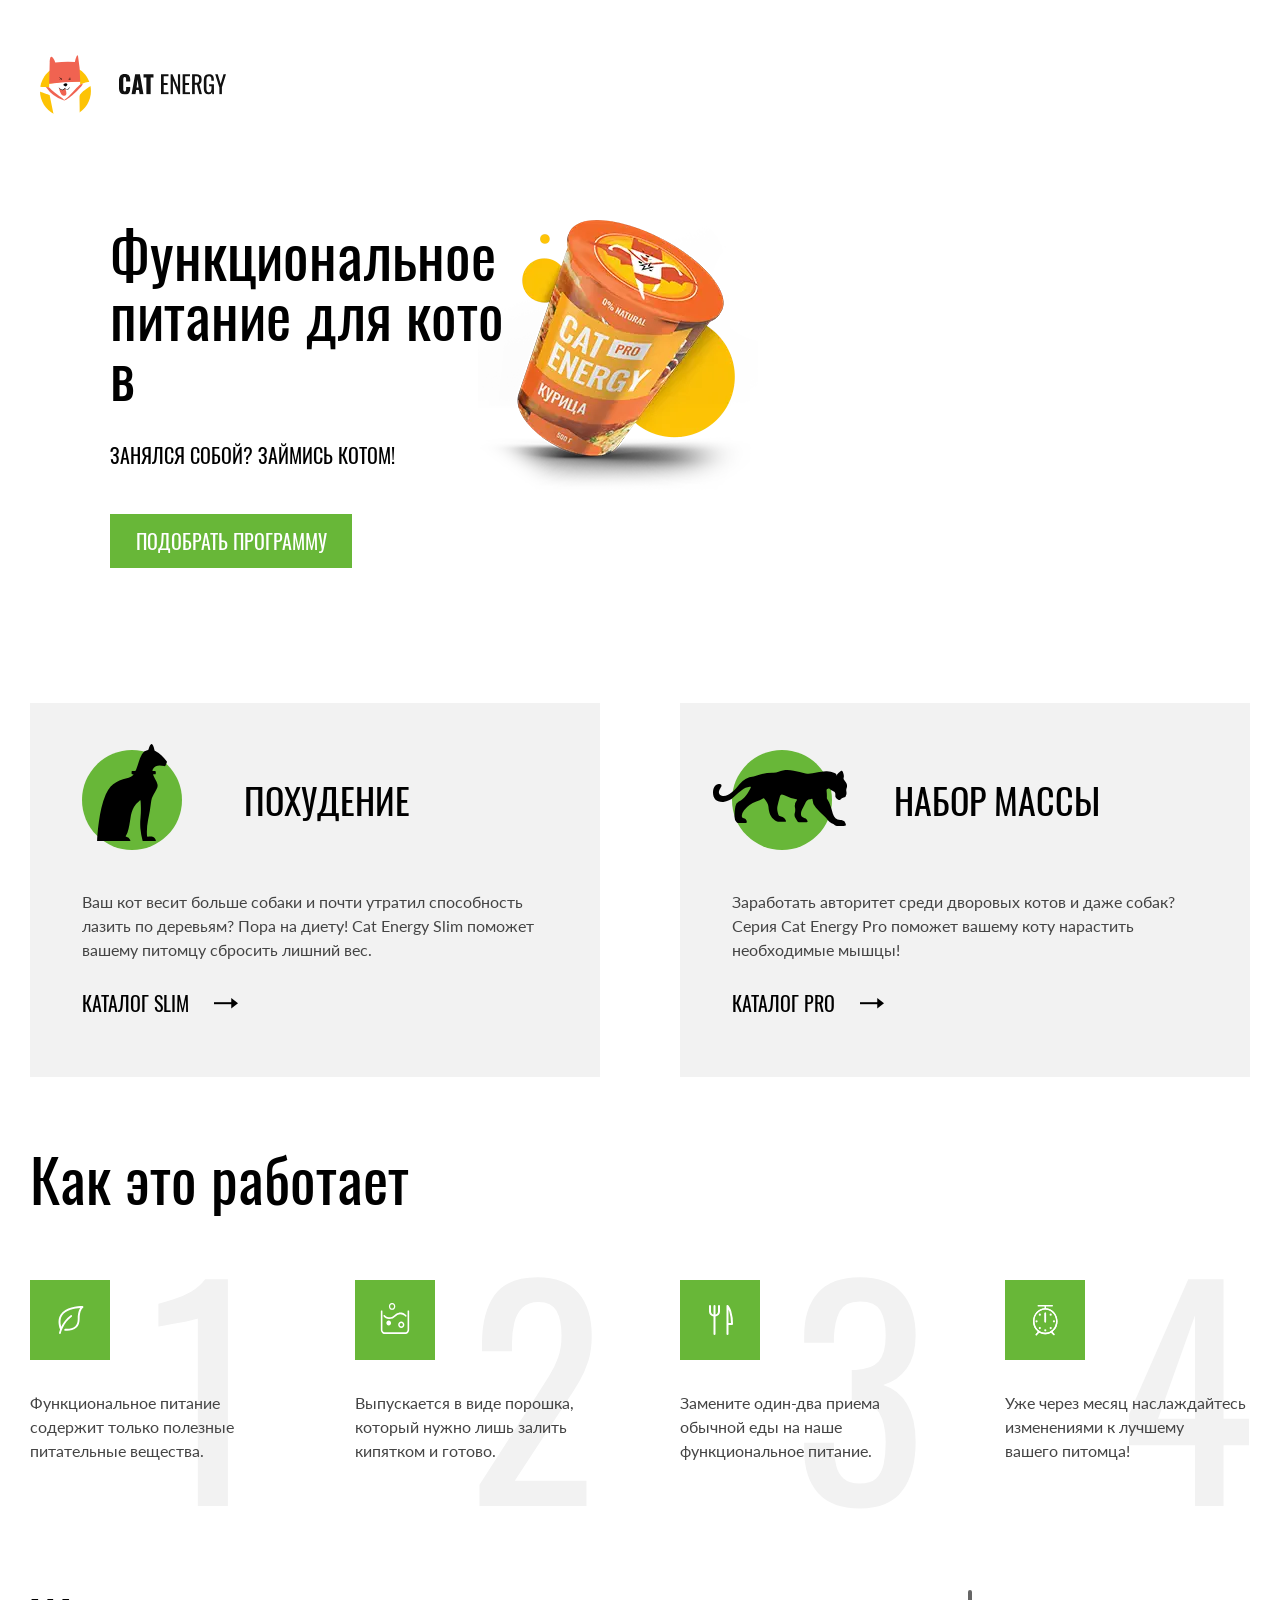
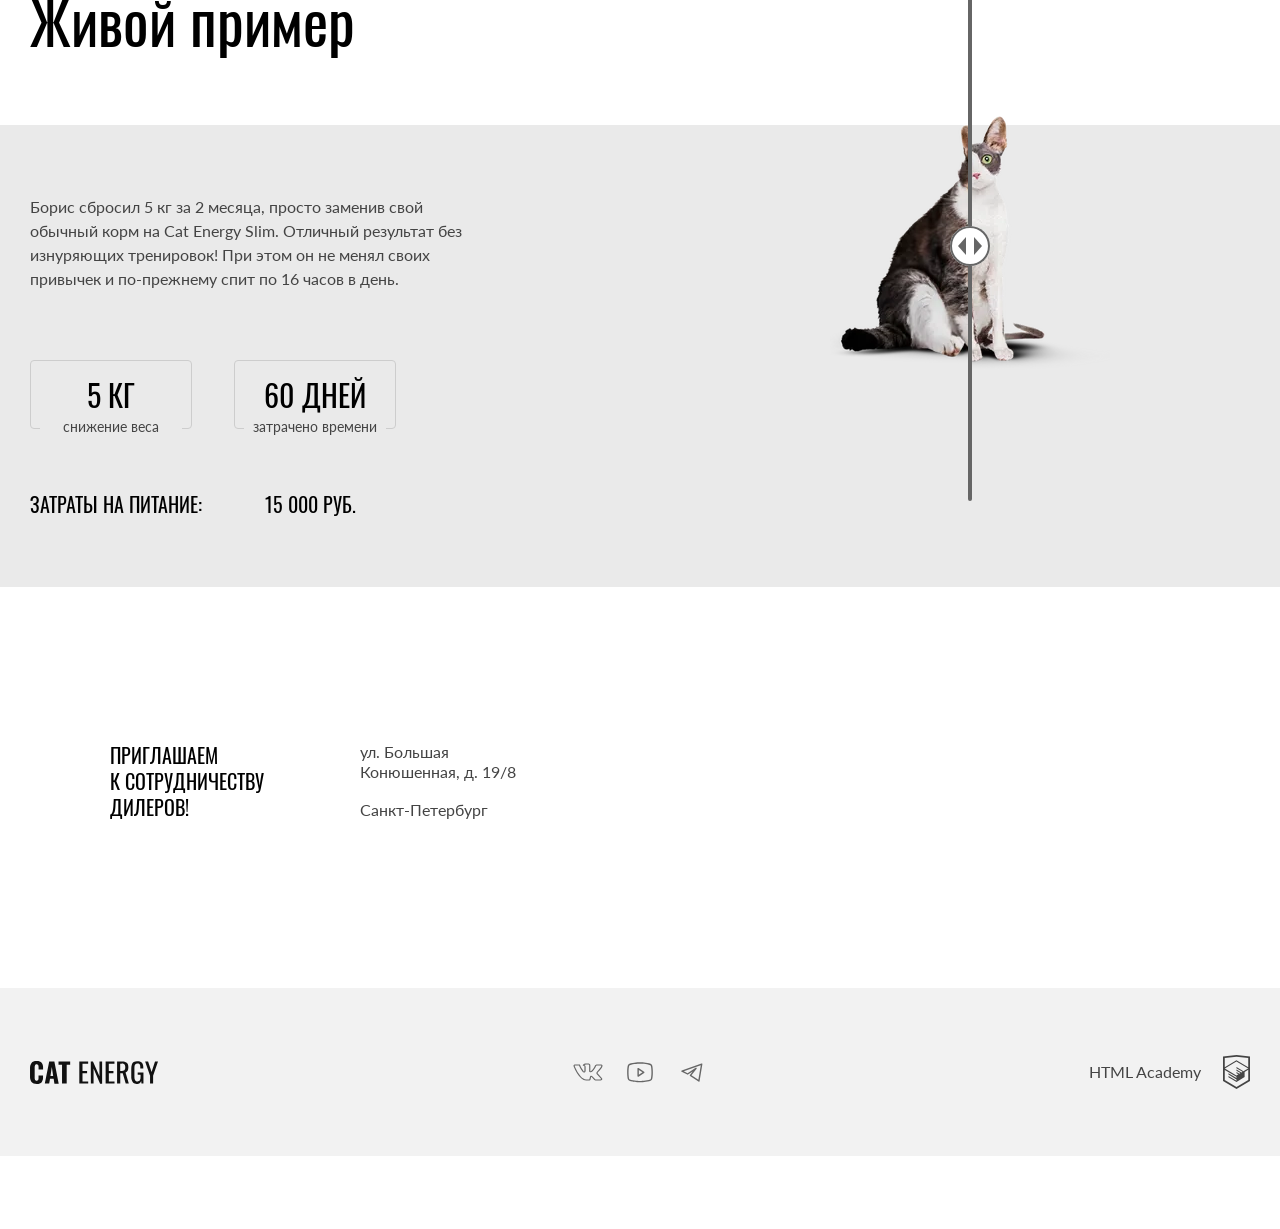
==== commit 480b8d31: "Deploying to gh-pages from @ aleks-yustas/1453615-cat-energy-2@21a32259c28aabf18302b23bb2d7d0632fdd8" ====
--- a/index.html
+++ b/index.html
@@ -1 +1 @@
-<!DOCTYPE html><html class="page" lang="ru"><head><meta charset="utf-8"><meta name="viewport" content="width=device-width,initial-scale=1"><title>Главная | Кэт энерджи | HTML Academy</title><link rel="stylesheet" href="./styles/styles.css"><link rel="icon" href="favicon.ico"><link rel="icon" href="favicons/icon.svg" type="image/svg+xml"><link rel="apple-touch-icon" href="favicons/apple.png"><link rel="manifest" href="manifest.webmanifest"><link rel="preload" href="./fonts/oswald/oswaldregular.woff2" as="font" type="font/woff2" crossorigin="anonymous"><link rel="preload" href="./fonts/lato/Lato-Regular.woff2" as="font" type="font/woff2" crossorigin="anonymous"></head><body class="page__body"><header class="page__header header"><a class="header__logo logo logo--header" href="index.html" aria-current="page"><picture><source media="(min-width: 1280px)" srcset="images/logo-desktop.svg" type="image/svg+xml"><source media="(min-width: 768px)" srcset="images/logo-tablet.svg" type="image/svg+xml"><img class="logo__image" src="images/logo-mobile.svg" width="34" height="38" alt=""></picture><picture><source media="(min-width: 768px)" srcset="images/logo-text.svg" type="image/svg+xml"><img class="logo__text" src="images/logo-text-additional.svg" width="101" height="20" alt=""></picture><span class="visually-hidden">Главная Кэт энерджи</span></a><nav class="header__nav nav nav--index nav--no-js"><button class="nav__toggler" type="button"><span class="visually-hidden">Открыть меню</span></button><ul class="nav__list"><li class="nav__item"><a class="nav__link" href="index.html" aria-current="page">Главная</a></li><li class="nav__item"><a class="nav__link" href="catalog.html">Каталог продукции</a></li><li class="nav__item"><a class="nav__link" href="#">Подбор программы</a></li></ul></nav></header><main class="page__main"><section class="page__centerer banner"><h1 class="banner__title section-title section-title--contrast">Функциональное питание&nbsp;для&nbsp;котов</h1><p class="banner__text">Занялся собой? Займись котом!</p><picture class="banner__picture"><source srcset="images/banner-desktop@1x.webp, images/banner-desktop@2x.webp 2x" type="image/webp" media="(min-width: 1280px)" width="552" height="499"><source srcset="images/banner-tablet@1x.webp, images/banner-tablet@2x.webp 2x" type="image/webp" media="(min-width: 768px)" width="706" height="609"><source srcset="images/banner-mobile@1x.webp, images/banner-mobile@2x.webp 2x" type="image/webp" width="280" height="270"><source srcset="images/banner-desktop@1x.jpg, images/banner-desktop@2x.jpg 2x" type="image/jpg" media="(min-width: 1280px)" width="552" height="499"><source srcset="images/banner-tablet@1x.jpg, images/banner-tablet@2x.jpg 2x" type="image/jpg" media="(min-width: 768px)" width="706" height="609"><img class="banner__image" src="images/banner-mobile@1x.jpg" srcset="images/banner-mobile@2x.jpg 2x" width="280" height="270" loading="lazy" alt="«Кэт енерджи ПРО» с курицей."></picture><a class="banner__action button" href="#">Подобрать программу</a></section><section class="page__modules page__centerer modules"><h2 class="visually-hidden">Виды программ</h2><ul class="modules__list"><li class="modules__item card"><h3 class="card__title card__title--slim">Похудение</h3><p class="card__text">Ваш кот весит больше собаки и почти утратил способность лазить по деревьям? Пора на диету! Cat Energy Slim поможет вашему питомцу сбросить лишний вес.</p><a class="card__link" href="#">Каталог Slim</a></li><li class="modules__item card"><h3 class="card__title card__title--pro">Набор массы</h3><p class="card__text">Заработать авторитет среди дворовых котов и даже собак? Серия Cat Energy Pro поможет вашему коту нарастить необходимые мышцы!</p><a class="card__link" href="#">Каталог Pro</a></li></ul></section><section class="page__centerer features"><h2 class="features__title section-title">Как это работает</h2><ol class="features__list"><li class="features__item features__item--leaf"><p class="features__text">Функциональное питание содержит только полезные питательные вещества.</p></li><li class="features__item features__item--drink"><p class="features__text">Выпускается в виде порошка, который нужно лишь залить кипятком и готово.</p></li><li class="features__item features__item--food"><p class="features__text">Замените один-два приема обычной еды на наше функциональное питание.</p></li><li class="features__item features__item--weight"><p class="features__text">Уже через месяц наслаждайтесь изменениями к лучшему вашего питомца!</p></li></ol></section><section class="result"><div class="page__centerer result__container"><h2 class="result__title section-title">Живой пример</h2><p class="result__text">Борис сбросил 5 кг за 2 месяца, просто заменив свой обычный корм на Cat Energy Slim. Отличный результат без изнуряющих тренировок! При этом он не менял своих привычек и по-прежнему спит по 16 часов в день.</p><dl class="result__list metrics"><div class="metrics__item result-metric result-metric--bordered"><dt class="result-metric__name">Снижение веса</dt><dd class="result-metric__count">5 кг</dd></div><div class="metrics__item result-metric result-metric--bordered"><dt class="result-metric__name">Затрачено времени</dt><dd class="result-metric__count">60 дней</dd></div><div class="metrics__item result-metric result-metric--texted"><dt class="result-metric__name">Затраты на питание</dt><dd class="result-metric__count">15 000 руб.</dd></div></dl><div class="result__compare compare"><figure class="compare__images"><figcaption class="visually-hidden">Сравнение внешнего вида кота до и после похудения</figcaption><div class="compare__image compare__image--before"><picture><source srcset="images/cat-fat-tablet@1x.webp, images/cat-fat-tablet@2x.webp 2x" type="image/webp" media="(min-width: 768px)" width="591" height="511"><source srcset="images/cat-fat-mobile@1x.webp, images/cat-fat-mobile@2x.webp 2x" type="image/webp" width="280" height="232"><source srcset="images/cat-fat-tablet@1x.png, images/cat-fat-tablet@2x.png 2x" type="image/png" media="(min-width: 768px)" width="591" height="511"><img class="compare__img" src="images/cat-fat-mobile@1x.png" srcset="images/cat-fat-mobile@2x.png 2x" width="280" height="232" loading="lazy" alt="Кот до похудения."></picture></div><div class="compare__image compare__image--after"><picture><source srcset="images/cat-skinny-tablet@1x.webp, images/cat-skinny-tablet@2x.webp 2x" type="image/webp" media="(min-width: 768px)" width="591" height="511"><source srcset="images/cat-skinny-mobile@1x.webp, images/cat-skinny-mobile@2x.webp 2x" type="image/webp" width="280" height="232"><source srcset="images/cat-skinny-tablet@1x.png, images/cat-skinny-tablet@2x.png 2x" type="image/png" media="(min-width: 768px)" width="591" height="511"><img class="compare__img" src="images/cat-skinny-mobile@1x.png" srcset="images/cat-skinny-mobile@2x.png 2x" width="280" height="232" loading="lazy" alt="Кот после похудения."></picture></div></figure><button class="compare__control slider-control" type="button"><span class="visually-hidden">Сравнить</span></button></div></div></section><section class="contact"><div class="contact__wrapper"><h2 class="contact__title">Приглашаем к&nbsp;сотрудничеству дилеров!</h2><address class="contact__address"><p class="contact__place">ул. Большая Конюшенная, д. 19/8</p><p class="contact__city">Санкт-Петербург</p></address></div><div class="contact__map map"><picture><source srcset="images/map-desktop@1x.webp, images/map-desktop@2x.webp 2x" type="image/webp" media="(min-width: 1280px)" width="1440" height="400"><source srcset="images/map-tablet@1x.webp, images/map-tablet@2x.webp 2x" type="image/webp" media="(min-width: 768px)" width="768" height="400"><source srcset="images/map-mobile@1x.webp, images/map-mobile@2x.webp 2x" type="image/webp" width="320" height="362"><source srcset="images/map-desktop@1x.jpg, images/map-desktop@2x.jpg 2x" type="image/jpg" media="(min-width: 1280px)" width="1440" height="400"><source srcset="images/map-tablet@1x.jpg, images/map-tablet@2x.jpg 2x" type="image/jpg" media="(min-width: 768px)" width="768" height="400"><img class="map__img" src="images/map-mobile@1x.jpg" srcset="images/map-mobile@2x.jpg 2x" width="320" height="362" loading="lazy" alt="Офис «Кэт енерджи» на карте."></picture></div></section></main><footer class="footer"><div class="footer__wrapper page__centerer"><a class="footer__item logo logo--footer" href="#" aria-current="page"><img class="logo__image" src="images/logo-text-additional.svg" width="128" height="24" alt="Логотип Кэт энерджи."> <span class="visually-hidden">Главная Кэт энерджи</span></a><section class="footer__item social"><h2 class="visually-hidden">Подписывайтесь на наши социальные сети</h2><ul class="social__list"><li class="social__item"><a class="social__link social__link--vk" href="https://vk.com/htmlacademy" rel="noreferrer noopener" target="_blank"><span class="visually-hidden">Кэт энерджи во Вконтакте.</span></a></li><li class="social__item"><a class="social__link social__link--youtube" href="https://www.youtube.com/@HTMLAcademyTV" rel="noreferrer noopener" target="_blank"><span class="visually-hidden">Кэт энерджи в Ютубе</span></a></li><li class="social__item"><a class="social__link social__link--telegram" href="https://t.me/htmlacademy" rel="noreferrer noopener" target="_blank"><span class="visually-hidden">Кэт энерджи в Телеграме</span></a></li></ul></section><a class="footer__item creators" href="https://htmlacademy.ru/intensive/adaptive" rel="noreferrer noopener" target="_blank"><span class="creators__text">HTML Academy</span></a></div></footer><script src="scripts/index.js" type="module"></script></body></html>+<!DOCTYPE html><html class="page" lang="ru"><head><meta charset="utf-8"><meta name="viewport" content="width=device-width,initial-scale=1"><title>Главная | Кэт энерджи | HTML Academy</title><link rel="stylesheet" href="./styles/styles.css"><link rel="preload" href="./fonts/oswald/oswaldregular.woff2" as="font" type="font/woff2" crossorigin="anonymous"><link rel="preload" href="./fonts/lato/Lato-Regular.woff2" as="font" type="font/woff2" crossorigin="anonymous"><link rel="icon" href="favicon.ico"><link rel="icon" href="favicons/icon.svg" type="image/svg+xml"><link rel="apple-touch-icon" href="favicons/apple.png"><link rel="manifest" href="manifest.webmanifest"></head><body class="page__body"><header class="page__header header" data-test="header"><a class="header__logo logo logo--main" href="index.html" aria-current="page" aria-label="Главная Кэт енерджи"><picture><source media="(min-width: 1280px)" srcset="images/logo-desktop.svg" type="image/svg+xml" width="70" height="59"><source media="(min-width: 768px)" srcset="images/logo-tablet.svg" type="image/svg+xml" width="60" height="50"><img class="logo__image" src="images/logo-mobile.svg" width="34" height="38" alt="Логотип Кэт енерджи"></picture><picture><source media="(min-width: 1280px)" srcset="images/logo-text-additional.svg" type="image/svg+xml" width="118" height="21"><img class="logo__text" src="images/logo-text.svg" width="101" height="20" alt="Текстовый логотип Кэт енерджи"></picture></a><nav class="header__nav nav nav--index nav--no-js"><button class="nav__toggler" type="button"><span class="visually-hidden">Открыть меню</span></button><ul class="nav__list"><li class="nav__item"><a class="nav__link" href="index.html" aria-current="page">Главная</a></li><li class="nav__item"><a class="nav__link" href="catalog.html">Каталог продукции</a></li><li class="nav__item"><a class="nav__link" href="#">Подбор программы</a></li></ul></nav></header><main class="page__main"><section class="page__banner page__centerer banner" data-test="hero"><h1 class="banner__title section-title section-title--contrast">Функциональное питание&nbsp;для&nbsp;котов</h1><p class="banner__text">Занялся собой? Займись котом!</p><picture class="banner__picture"><source srcset="images/banner-desktop@1x.webp, images/banner-desktop@2x.webp 2x" type="image/webp" media="(min-width: 1280px)" width="552" height="499"><source srcset="images/banner-tablet@1x.webp, images/banner-tablet@2x.webp 2x" type="image/webp" media="(min-width: 768px)" width="709" height="609"><source srcset="images/banner-mobile@1x.webp, images/banner-mobile@2x.webp 2x" type="image/webp" width="280" height="270"><source srcset="images/banner-desktop@1x.jpg, images/banner-desktop@2x.jpg 2x" type="image/jpg" media="(min-width: 1280px)" width="552" height="499"><source srcset="images/banner-tablet@1x.jpg, images/banner-tablet@2x.jpg 2x" type="image/jpg" media="(min-width: 768px)" width="709" height="609"><img class="banner__image" src="images/banner-mobile@1x.jpg" srcset="images/banner-mobile@2x.jpg 2x" width="280" height="270" loading="lazy" alt="«Кэт енерджи ПРО» с курицей."></picture><a class="banner__action button" href="#">Подобрать программу</a></section><section class="page__modules page__centerer modules" data-test="programs"><h2 class="visually-hidden">Виды программ</h2><ul class="modules__list"><li class="modules__item card"><h3 class="card__title card__title--slim">Похудение</h3><p class="card__text">Ваш кот весит больше собаки и почти утратил способность лазить по деревьям? Пора на диету! Cat Energy Slim поможет вашему питомцу сбросить лишний вес.</p><a class="card__link" href="#">Каталог Slim</a></li><li class="modules__item card"><h3 class="card__title card__title--pro">Набор массы</h3><p class="card__text">Заработать авторитет среди дворовых котов и даже собак? Серия Cat Energy Pro поможет вашему коту нарастить необходимые мышцы!</p><a class="card__link" href="#">Каталог Pro</a></li></ul></section><section class="page__centerer features" data-test="features"><h2 class="features__title section-title">Как это работает</h2><ol class="features__list"><li class="features__item features__item--leaf"><p class="features__text">Функциональное питание содержит только полезные питательные вещества.</p></li><li class="features__item features__item--drink"><p class="features__text">Выпускается в виде порошка, который нужно лишь залить кипятком и готово.</p></li><li class="features__item features__item--food"><p class="features__text">Замените один-два приема обычной еды на наше функциональное питание.</p></li><li class="features__item features__item--weight"><p class="features__text">Уже через месяц наслаждайтесь изменениями к лучшему вашего&nbsp;питомца!</p></li></ol></section><section class="result" data-test="proof"><div class="page__centerer result__container"><h2 class="result__title section-title">Живой пример</h2><p class="result__text">Борис сбросил 5 кг за 2 месяца, просто заменив свой обычный корм на Cat Energy Slim. Отличный результат без изнуряющих тренировок! При этом он не менял своих привычек и по-прежнему спит по 16 часов в день.</p><dl class="result__list metrics"><div class="metrics__item result-metric result-metric--bordered"><dt class="result-metric__name">Снижение веса</dt><dd class="result-metric__count">5 кг</dd></div><div class="metrics__item result-metric result-metric--bordered"><dt class="result-metric__name">Затрачено времени</dt><dd class="result-metric__count">60 дней</dd></div><div class="metrics__item result-metric result-metric--texted"><dt class="result-metric__name">Затраты на питание</dt><dd class="result-metric__count">15 000 руб.</dd></div></dl><div class="result__compare compare"><figure class="compare__images"><figcaption class="visually-hidden">Сравнение внешнего вида кота до и после похудения</figcaption><div class="compare__image compare__image--before"><picture><source srcset="images/cat-fat-tablet@1x.webp, images/cat-fat-tablet@2x.webp 2x" type="image/webp" media="(min-width: 768px)" width="591" height="511"><source srcset="images/cat-fat-mobile@1x.webp, images/cat-fat-mobile@2x.webp 2x" type="image/webp" width="280" height="232"><source srcset="images/cat-fat-tablet@1x.png, images/cat-fat-tablet@2x.png 2x" type="image/png" media="(min-width: 768px)" width="591" height="511"><img class="compare__img" src="images/cat-fat-mobile@1x.png" srcset="images/cat-fat-mobile@2x.png 2x" width="280" height="232" loading="lazy" alt="Кот до похудения."></picture></div><div class="compare__image compare__image--after"><picture><source srcset="images/cat-skinny-tablet@1x.webp, images/cat-skinny-tablet@2x.webp 2x" type="image/webp" media="(min-width: 768px)" width="591" height="511"><source srcset="images/cat-skinny-mobile@1x.webp, images/cat-skinny-mobile@2x.webp 2x" type="image/webp" width="280" height="232"><source srcset="images/cat-skinny-tablet@1x.png, images/cat-skinny-tablet@2x.png 2x" type="image/png" media="(min-width: 768px)" width="591" height="511"><img class="compare__img" src="images/cat-skinny-mobile@1x.png" srcset="images/cat-skinny-mobile@2x.png 2x" width="280" height="232" loading="lazy" alt="Кот после похудения."></picture></div></figure><button class="compare__control slider-control" type="button"><span class="visually-hidden">Сравнить</span></button></div></div></section><section class="contact" data-test="contacts"><div class="contact__wrapper"><h2 class="contact__title">Приглашаем к&nbsp;сотрудничеству дилеров!</h2><address class="contact__address"><p class="contact__place">ул. Большая Конюшенная, д. 19/8</p><p class="contact__city">Санкт-Петербург</p></address></div><div class="contact__map map"><noscript><picture><source srcset="images/map-desktop@1x.webp, images/map-desktop@2x.webp 2x" type="image/webp" media="(min-width: 1280px)" width="1440" height="400"><source srcset="images/map-tablet@1x.webp, images/map-tablet@2x.webp 2x" type="image/webp" media="(min-width: 768px)" width="768" height="400"><source srcset="images/map-mobile@1x.webp, images/map-mobile@2x.webp 2x" type="image/webp" width="320" height="362"><source srcset="images/map-desktop@1x.jpg, images/map-desktop@2x.jpg 2x" type="image/jpg" media="(min-width: 1280px)" width="1440" height="400"><source srcset="images/map-tablet@1x.jpg, images/map-tablet@2x.jpg 2x" type="image/jpg" media="(min-width: 768px)" width="768" height="400"><img class="map__img" src="images/map-mobile@1x.jpg" srcset="images/map-mobile@2x.jpg 2x" width="320" height="362" loading="lazy" alt="Офис «Кэт енерджи» на карте."></picture></noscript><iframe class="map__interactive" src="https://www.google.com/maps/embed?pb=!1m18!1m12!1m3!1d1998.6036253003213!2d30.320858716185526!3d59.938719169053996!2m3!1f0!2f0!3f0!3m2!1i1024!2i768!4f13.1!3m3!1m2!1s0x4696310fca145cc1%3A0x42b32648d8238007!2z0JHQvtC70YzRiNCw0Y8g0JrQvtC90Y7RiNC10L3QvdCw0Y8g0YPQuy4sIDE5LzgsINCh0LDQvdC60YIt0J_QtdGC0LXRgNCx0YPRgNCzLCAxOTExODY!5e0!3m2!1sru!2sru!4v1643479872532!5m2!1sru!2sru" allowfullscreen="" loading="lazy" title="Офис «Кэт енерджи» на карте"></iframe></div></section></main><footer class="footer" data-test="footer"><div class="footer__wrapper page__centerer"><a class="footer__item logo logo--footer" href="#" aria-current="page"><span class="visually-hidden">Главная Кэт энерджи</span></a><section class="footer__item social"><h2 class="visually-hidden">Подписывайтесь на наши социальные сети</h2><ul class="social__list"><li class="social__item"><a class="social__link social__link--vk" href="https://vk.com/htmlacademy" rel="noreferrer noopener" target="_blank"><span class="visually-hidden">Кэт энерджи во Вконтакте.</span></a></li><li class="social__item"><a class="social__link social__link--youtube" href="https://www.youtube.com/@HTMLAcademyTV" rel="noreferrer noopener" target="_blank"><span class="visually-hidden">Кэт энерджи в Ютубе</span></a></li><li class="social__item"><a class="social__link social__link--telegram" href="https://t.me/htmlacademy" rel="noreferrer noopener" target="_blank"><span class="visually-hidden">Кэт энерджи в Телеграме</span></a></li></ul></section><a class="footer__item creators" href="https://htmlacademy.ru/intensive/adaptive" rel="noreferrer noopener" target="_blank"><span class="creators__text">HTML Academy</span></a></div></footer><script src="scripts/index.js" type="module"></script></body></html>
--- a/styles/styles.css
+++ b/styles/styles.css
@@ -1 +1 @@
-*,:before,:after{box-sizing:border-box}img{object-fit:contain;max-width:100%;height:auto}:focus{outline-offset:2px;outline:2px solid #000}@supports selector(:focus-visible){:focus{outline:0}}:focus-visible{outline-offset:2px;outline:2px solid #000}@font-face{font-family:Oswald;font-weight:400;font-style:normal;font-display:swap;src:url(../fonts/oswald/oswaldregular.woff2)format("woff2")}@font-face{font-family:Lato;font-weight:400;font-style:normal;font-display:swap;src:url(../fonts/lato/Lato-Regular.woff2)format("woff2")}.visually-hidden{clip:rect(0 0 0 0);border:0;width:1px;height:1px;margin:-1px;padding:0;position:absolute;overflow:hidden}.page{color:#444;word-wrap:break-word;overflow-wrap:break-word;font-family:Lato,Helvetica,sans-serif;font-size:14px;font-weight:400;line-height:18px}@media (width>=768px){.page{font-size:16px;line-height:24px}}.page__body{margin:0}.page__title{margin-bottom:40px}@media (width>=768px){.page__title{margin-bottom:54px}}@media (width>=1280px){.page__title{margin-bottom:56px}}.page__centerer{padding-inline:20px}@media (768px<=width<1280px){.page__centerer{padding-inline:30px}}@media (width>=1280px){.page__centerer{width:1220px;margin-inline:auto}.page__header{width:1220px;margin:0 auto}}.page__modules{margin-bottom:20px}@media (width>=768px){.page__modules{margin-bottom:45px}}@media (width>=1280px){.page__modules{margin-bottom:71px}}.page__catalog{margin-bottom:25px}@media (width>=768px){.page__catalog{margin-bottom:74px}}@media (width>=1280px){.page__catalog{margin-bottom:71px}}.page__additional{margin-bottom:40px}@media (width>=768px){.page__additional{margin-bottom:80px}}@media (width>=1280px){.page__additional{margin-bottom:96px}}.header{grid-template-rows:66px;grid-template-columns:repeat(3,1fr);display:grid;position:relative}@media (width>=768px){.header{grid-template-rows:50px;grid-template-columns:174px 1fr 436px;padding:25px 34px 0 30px}}@media (width>=1280px){.header{grid-template-columns:202px 1fr 50%;padding:53px 30px 29px}}.header__logo{grid-area:1/1/auto/-1;align-self:flex-start}@media (width>=768px){.header__logo{grid-column:auto}}.header__nav{grid-area:1/1/auto/-1}@media (width>=768px){.header__nav{grid-column:3}}.footer{background-color:#f2f2f2}.footer__wrapper{flex-direction:column;align-items:center;display:flex}@media (width>=768px){.footer__wrapper{grid-template-columns:repeat(3,1fr);align-content:center;column-gap:20px;padding-block:53px;display:grid}}@media (width<768px){.footer__item{width:100%}.footer__item:not(:last-child){border-bottom:1px solid #d9d9d9}}.nav{grid-template-columns:repeat(3,1fr);font-family:Oswald,Impact,sans-serif;display:grid;position:relative}@media (width<768px){.nav{border-bottom:1px solid #e6e6e6;box-shadow:30px 0 #e6e6e6,-30px 0 #e6e6e6}}@media (width>=768px){.nav{background:0 0;grid-template-columns:auto;padding-top:14px}}@media (width>=1280px){.nav{padding:0}}.nav--no-js{grid-row:2}.nav--no-js .nav__toggler{display:none}.nav--no-js .nav__list{grid-area:2/1/auto/-1;position:static}.nav__list{z-index:10;width:100%;margin:0;padding:0;list-style-type:none;display:block;position:absolute;top:100%}@media (width>=768px){.nav__list{flex-wrap:wrap;justify-content:flex-end;gap:33px;display:flex;position:static}}@media (width<768px){.nav__list--closed{display:none}}.nav__item{background-color:#fff}@media (width>=768px){.nav__item{background:0 0}}.nav__link{color:#000;text-align:center;text-transform:uppercase;border-top:1px solid #e6e6e6;width:100%;padding:22px 20px;font-size:20px;font-weight:500;line-height:20px;text-decoration:none;display:block}@media (width>=768px){.nav__link{border:none;padding:0;font-size:18px;font-weight:400;line-height:24px;position:relative}.nav__link[aria-current=page]:after{content:"";background-color:#68b738;height:2px;display:block;position:absolute;bottom:-10px;left:0;right:0}}@media (width>=768px) and (width>=1280px){.nav__link{font-size:20px;line-height:30px}}@media (width<768px){.nav__link:before{content:"";background-color:#e6e6e6;height:1px;display:block;position:absolute;top:0;left:0;right:0;box-shadow:30px 0 #e6e6e6,-30px 0 #e6e6e6}}.nav__toggler{cursor:pointer;background-color:#fff;border:none;border-radius:0;grid-area:1/3;place-self:center end;width:24px;height:18px;margin-right:20px;position:relative}@media (width>=768px){.nav__toggler{display:none}}.nav__toggler:before{content:"";background-color:#000;width:25px;height:1.5px;display:block;position:absolute;top:50%;left:50%;transform:translate(-50%,-50%)rotate(45deg)}.nav__toggler:after{content:"";box-shadow:none;background-color:#000;width:25px;height:1.5px;display:block;position:absolute;top:50%;left:50%;transform:translate(-50%,-50%)rotate(-45deg)}.nav__toggler--closed:before{width:100%;top:0;left:0;transform:none}.nav__toggler--closed:after{width:100%;top:8px;left:0;transform:none;box-shadow:0 8px #000}@media (width>=1280px){.nav--index .nav__link{color:#fff}.nav--index .nav__link[aria-current=page]:after{background-color:#fff}}.logo{grid-template-columns:1fr 101px 1fr;align-items:center;padding:12px 20px 16px;text-decoration:none;display:grid}.logo[aria-current=page]{pointer-events:none}@media (width>=768px){.logo{grid-template-rows:50px;grid-template-columns:repeat(2,auto);align-items:center;gap:13px;padding:0}}@media (width>=1280px){.logo{width:202px;height:60px}}.logo--footer{justify-content:center;padding:39px 20px 32px;display:flex}.logo--footer .logo__image{width:128px;height:24px}@media (width>=768px){.logo--footer{text-align:left;justify-content:flex-start;padding:0}}.logo:hover{opacity:.8}.logo:active{opacity:.6}@media (--narrow-vp){.logo:after{content:"";width:34px}}.logo__image{justify-self:start;display:block}@media (width>=768px){.logo__image{justify-self:none;width:60px;height:50px}}@media (width>=1280px){.logo__image{width:70px;height:60px}}.logo__text{display:block}.banner{text-align:center;color:#fff;grid-template-columns:1fr;margin-bottom:20px;padding-top:27px;font-family:Oswald,Impact,sans-serif;font-weight:400;display:grid}@media (width<768px){.banner{background-image:-webkit-linear-gradient(#68b738d9 60.4%,#fff 60.4%),-webkit-image-set(url(../images/bg-banner-mobile@2x.webp) 2x type("image/webp"),url(../images/bg-banner-mobile@1x.webp) 1x type("image/webp"),url(../images/bg-banner-mobile@2x.jpg) 2x,url(../images/bg-banner-mobile@1x.jpg) 1x),-webkit-linear-gradient(#504f55 60.4%,#fff 60.4%);background-image:linear-gradient(#68b738d9 60.4%,#fff 60.4%),image-set("../images/bg-banner-mobile@2x.webp" 2x type("image/webp"),"../images/bg-banner-mobile@1x.webp" 1x type("image/webp"),"../images/bg-banner-mobile@2x.jpg" 2x,"../images/bg-banner-mobile@1x.jpg" 1x),linear-gradient(#504f55 60.4%,#fff 60.4%);background-position:top,top;background-repeat:no-repeat;background-size:100%,auto 60.4%}}@media (width>=768px){.banner{color:#000;text-align:left;padding-bottom:526px;position:relative}}@media (width>=1280px){.banner{grid-template-columns:416px 1fr;padding-bottom:0;padding-left:80px;position:static}.banner:before{content:"";z-index:-1;background-image:-webkit-linear-gradient(#68b738d9),-webkit-image-set(url(../images/bg-banner-desktop@2x.webp) 2x type("image/webp"),url(../images/bg-banner-desktop@1x.webp) 1x type("image/webp"),url(../images/bg-banner-desktop@2x.jpg) 2x,url(../images/bg-banner-desktop@1x.jpg) 1x),-webkit-linear-gradient(#504f55);background-image:linear-gradient(#68b738d9),image-set("../images/bg-banner-desktop@2x.webp" 2x type("image/webp"),"../images/bg-banner-desktop@1x.webp" 1x type("image/webp"),"../images/bg-banner-desktop@2x.jpg" 2x,"../images/bg-banner-desktop@1x.jpg" 1x),linear-gradient(#504f55);background-position:100% 100%;background-repeat:no-repeat;background-size:100%,cover,100%;width:50%;height:693px;position:absolute;top:0;left:50%}}.banner__picture{text-align:center;width:100%;height:auto}@media (width>=768px){.banner__picture{z-index:-1;position:absolute;bottom:0;left:50%;transform:translate(-50%)}}@media (width>=1280px){.banner__picture{text-align:left;grid-area:1/2/5;place-self:center start;width:auto;margin-left:-48px;position:static;transform:none}}.banner__title{font-weight:inherit;color:inherit;margin-top:0;margin-bottom:25px;font-size:36px;line-height:36px}@media (width>=768px){.banner__title{margin-bottom:41px}}@media (width>=1280px){.banner__title{grid-column:1}}.banner__text{font-weight:inherit;text-transform:uppercase;margin-top:0;margin-bottom:29px;font-size:14px;line-height:14px}@media (width>=768px){.banner__text{margin-bottom:49px;font-size:20px;line-height:20px}}@media (width>=1280px){.banner__text{grid-column:1}}.banner__action{width:100%}@media (width>=768px){.banner__action{grid-row:4;width:244px}}@media (width>=1280px){.banner__action{grid-area:auto/1;place-self:start;margin:0}}.button{color:#fff;text-transform:uppercase;text-align:center;cursor:pointer;background-color:#68b738;border:none;padding:10px 20px;font-family:Oswald,Impact,sans-serif;font-size:16px;font-weight:400;line-height:20px;text-decoration:none;display:block}@media (width>=768px){.button{padding:17px 20px;font-size:20px;line-height:20px}}.button:hover{background-color:#5eaa2f}.button:active{color:#ffffff4d;background-color:#5eaa2f}.button--secondary{color:#444;background-color:#f2f2f2}.button--secondary:hover{background-color:#ebebeb}.button--secondary:active{color:#4444444d;background-color:#ebebeb}.modules{background-color:#fff}.modules__list{grid-template-columns:1fr;row-gap:20px;margin:0;padding:0;list-style-type:none;display:grid}@media (width>=768px){.modules__list{row-gap:30px}}@media (width>=1280px){.modules__list{grid-template-columns:1fr 1fr;column-gap:80px}}.card{background-color:#f2f2f2;flex-direction:column;justify-content:flex-start;align-items:flex-start;padding:20px 20px 0;display:flex;position:relative}@media (width>=768px){.card{min-height:372px;padding:53px 316px 53px 77px}}@media (width>=1280px){.card{padding:47px 50px 55px 52px}}.card__title{text-transform:uppercase;color:#000;justify-content:flex-start;align-items:center;margin:0 0 22px;font-family:Oswald,Impact,sans-serif;font-size:24px;font-weight:400;line-height:37px;display:flex;position:relative}@media (768px<=width<1280px){.card__title{margin-bottom:24px;font-size:36px;line-height:36px;position:static}}@media (width>=1280px){.card__title{margin-bottom:40px}}.card__title:before{--module-card-icon-size:50px;content:"";width:var(--module-card-icon-size);height:var(--module-card-icon-size);background-color:#68b738;border-radius:50%;flex-shrink:1;margin-right:18px;display:block}@media (768px<=width<1280px){.card__title:before{--module-card-icon-size:200px;margin-right:0;position:absolute;top:90px;right:62px}}@media (width>=1280px){.card__title:before{--module-card-icon-size:100px;margin-right:62px}}.card__title:after{content:"";-webkit-mask:var(--module-icon)no-repeat center/cover;mask:var(--module-icon)no-repeat center/cover;background:#000;display:block;position:absolute}.card__title--slim:after{--module-icon:url(../icons/stack.svg#cat-slim);width:36px;height:50px;top:-3px;left:7px}@media (768px<=width<1280px){.card__title--slim:after{top:81px;right:92px;left:initial;width:140px;height:194px}}@media (width>=1280px){.card__title--slim:after{width:70px;height:97px;top:-6px;left:15px}}.card__title--pro:after{--module-icon:url(../icons/stack.svg#cat-pro);width:67px;height:28px;top:11px;left:-10px}@media (768px<=width<1280px){.card__title--pro:after{top:135px;right:28px;left:initial;width:268px;height:112px}}@media (width>=1280px){.card__title--pro:after{width:134px;height:56px;top:20px;left:-19px}}.card__text{color:#444;font-family:Lato,Helvetica,sans-serif}@media (768px<=width<1280px){.card__text{margin-bottom:48px}}@media (width>=1280px){.card__text{margin-bottom:23px}}.card__link{text-transform:uppercase;color:#000;border-top:1px solid #d9d9d9;align-self:flex-start;align-items:center;width:100%;padding:15px 0 18px;font-family:Oswald,Impact,sans-serif;font-size:16px;font-weight:400;line-height:16px;text-decoration:none;transition:all 80ms linear;display:flex}@media (width>=768px){.card__link{border-top:none;margin-top:auto;font-size:20px;line-height:30px}}.card__link:active{opacity:.3}.card__link:after{content:"";background:#000;width:32px;height:11px;margin-left:15px;transition:all 80ms linear;display:block;-webkit-mask:url(../icons/stack.svg#arrow) -8px/32px 11px no-repeat;mask:url(../icons/stack.svg#arrow) -8px/32px 11px no-repeat}.card__link:hover:after{-webkit-mask-position:0;mask-position:0}.features{background-color:#fff;padding-bottom:49px}@media (1280px<=width<1280px){.features{border-bottom:1px solid #e6e6e6}}@media (width>=768px){.features{padding-bottom:47px}}@media (width>=1280px){.features{padding-bottom:69px}}.features__title{margin-bottom:40px}@media (width>=768px){.features__title{margin-bottom:72px}}.features__list{counter-reset:features;grid-template-columns:1fr;row-gap:20px;margin:0;padding:0;list-style-type:none;display:grid}@media (width>=768px){.features__list{grid-template-columns:1fr 1fr;gap:90px}}@media (width>=1280px){.features__list{grid-template-columns:repeat(4,1fr);column-gap:80px}}.features__item{--feature-icon-size:60px;z-index:0;counter-increment:features;justify-content:flex-start;align-items:center;display:flex;position:relative}@media (width>=768px){.features__item{--feature-icon-size:80px;flex-direction:column;align-items:flex-start;min-height:227px}}.features__item:before{content:"";width:var(--feature-icon-size);height:var(--feature-icon-size);background-color:#68b738;background-image:var(--icon);background-position:50%;background-repeat:no-repeat;background-size:34px 34px;flex-shrink:0;margin-right:20px;display:block}@media (width>=768px){.features__item:before{margin-bottom:31px}.features__item:after{content:counter(features);z-index:-1;color:#f2f2f2;font-family:Oswald,Impact,sans-serif;font-size:280px;font-weight:400;line-height:200px;display:block;position:absolute;top:0;left:120px}}.features__item--leaf:before{--icon:url(../icons/stack.svg#leaf)}.features__item--drink:before{--icon:url(../icons/stack.svg#tub)}.features__item--food:before{--icon:url(../icons/stack.svg#eat)}.features__item--weight:before{--icon:url(../icons/stack.svg#scales)}.section-title{color:#000;font-family:Oswald,Impact,sans-serif;font-size:36px;font-weight:400;line-height:40px}@media (width>=768px){.section-title{font-size:32px;line-height:32px}}@media (width>=1280px){.section-title{font-size:60px;line-height:60px}}.section-title--contrast{color:inherit}.section-title--decoration{--air-gap:22px;--top-offset:15px;--line-color:#68b738;width:-moz-fit-content;width:fit-content;display:inline-block;position:relative}@media (--not-narrow-vp){.section-title--decoration{--air-gap:37px;--top-offset:22px;margin-left:var(--air-gap)}}@media (--wide-vp){.section-title--decoration{margin-left:0}}.section-title--decoration:before{content:"";top:var(--top-offset);right:calc(100% + var(--air-gap));width:calc(100vw - 100% - var(--air-gap));background-color:var(--line-color);box-shadow:calc(100vw + var(--air-gap))0 0 0 var(--line-color);height:2px;display:block;position:absolute}.result{background-color:#eaeaea;padding-top:25px;padding-bottom:40px}@media (width>=768px){.result{background-color:#fff;background-image:linear-gradient(0deg,#eaeaea 0 462px,#fff 462px 100%);background-position:bottom;background-repeat:no-repeat;background-size:contain;padding-top:43px;padding-bottom:56px}}@media (width>=1280px){.result{padding-bottom:65px}}.result__container{grid-template-columns:1fr;display:grid}@media (width>=1280px){.result__container{grid-template-columns:440px 592px;align-items:start;column-gap:188px}}.result__content{flex-direction:column;width:100%;display:flex}@media (width>=1280px){.result__content{width:440px;padding-top:49px}}.result__title{margin-top:0;margin-bottom:40px}@media (width>=768px){.result__title{margin-bottom:63px}}@media (width>=1280px){.result__title{margin-bottom:auto}}.result__text{margin-bottom:20px}@media (width>=768px){.result__text{margin-bottom:54px}}@media (width>=1280px){.result__text{grid-column:1;margin-bottom:69px}}.result__text p{margin:0}.result__text p:not(:last-child){margin-bottom:15px}@media (width>=1280px){.result__list{grid-column:1}.result__compare{grid-area:1/2/4}}.result-metric--bordered{grid-template-rows:min-content;grid-template-columns:1fr;display:grid}.result-metric--bordered .result-metric__name{z-index:2;text-align:center;text-transform:lowercase;background-color:#eaeaea;grid-row:2;justify-self:center;width:87px;margin-top:-.5em;padding:0 10px;font-size:12px;line-height:12px;position:relative}@media (768px<=width<1280px){.result-metric--bordered .result-metric__name{background-color:#fff}}@media (width>=768px){.result-metric--bordered .result-metric__name{min-width:142px;padding:0 6px;font-size:14px;line-height:14px}}.result-metric--bordered .result-metric__count{text-align:center;color:#000;border:1px solid #cdcdcd;border-radius:4px;grid-row:1;margin:0;padding:15px 15px 18px;font-family:Oswald,Impact,sans-serif;font-size:24px;font-weight:500;line-height:24px}@media (width>=768px){.result-metric--bordered .result-metric__count{font-size:30px;line-height:37px}}.result-metric--texted{text-align:center;text-transform:uppercase;color:#000;font-family:Oswald,Impact,sans-serif;font-size:14px;font-weight:400;line-height:20px}@media (width>=768px){.result-metric--texted{font-size:20px}}@media (768px<=width<1280px){.result-metric--texted{flex-direction:column;justify-content:center;align-items:flex-end;display:flex}}@media (width>=1280px){.result-metric--texted{text-align:left}}.result-metric--texted .result-metric__name{display:inline-block}@media (768px<=width<1280px){.result-metric--texted .result-metric__name{margin-bottom:9px}}@media (width>=1280px){.result-metric--texted .result-metric__name{margin-right:63px}}.result-metric--texted .result-metric__name:after{content:":";display:inline-block}.result-metric--texted .result-metric__count{margin:0;display:inline-block}.compare{flex-direction:column;align-items:center;display:flex;position:relative}.compare__images{width:280px;height:256px;margin:0;padding:0;display:grid;position:relative}@media (width>=768px){.compare__images{width:592px;height:511px}}.compare__image{grid-area:1/1/2/2;place-content:center;width:100%;height:100%;display:grid;overflow:hidden}@media (width>=768px){.compare__image{width:592px}}.compare__image--before{-webkit-clip-path:inset(0 50% 0 0);clip-path:inset(0 50% 0 0)}.compare__image--after{-webkit-clip-path:inset(0 0 0 50%);clip-path:inset(0 0 0 50%)}.compare__img{object-position:center;justify-content:center;width:100%;height:auto}.compare__control{width:4px;position:absolute;top:0;bottom:0;left:50%}.slider-control{--thumb-color:#666;background-color:var(--thumb-color);border:none;border-radius:2px;padding:0;transform:translate(-50%)}.slider-control:hover{--thumb-color:#68b738}.slider-control:active{opacity:.6}.slider-control:before,.slider-control:after{content:"";aspect-ratio:1;width:40px;display:block;position:absolute;inset:50% 0 0;transform:translate(calc(2px - 50%),-50%)}.slider-control:before{box-shadow:inset 0 0 0 2px var(--thumb-color);background-color:#fff;border-radius:100%}.slider-control:after{background-color:var(--thumb-color);cursor:e-resize;-webkit-mask:url(../icons/stack.svg#arrows-left-right) 50%/24px 18px no-repeat;mask:url(../icons/stack.svg#arrows-left-right) 50%/24px 18px no-repeat}.metrics{grid-template-columns:repeat(2,1fr);gap:32px 34px;margin-top:0;margin-bottom:40px;display:grid}@media (width>=768px){.metrics{grid-template-columns:162px 162px 1fr;column-gap:42px;margin-bottom:85px}}@media (width>=1280px){.metrics{grid-template-columns:repeat(2,162px);row-gap:60px;margin-bottom:0}}.metrics__item:last-child:nth-child(odd){grid-column:1/-1}@media (768px<=width<1280px){.metrics__item:last-child:nth-child(odd){grid-column:auto}}.metric__name--bordered{text-align:center;text-transform:lowercase;background-color:#eaeaea;min-width:87px;padding:0 10px;font-size:12px;line-height:12px;position:absolute;top:100%;left:50%;transform:translate(-50%,-50%)}@media (width>=768px){.metric__name--bordered{min-width:142px;padding:0 6px;font-size:14px;line-height:14px}}@media (768px<=width<1280px){.metric__name--bordered{background-color:#fff}}.metric__count--bordered{text-align:center;color:#000;margin:0;font-family:Oswald,Impact,sans-serif;font-size:24px;font-weight:500;line-height:24px}@media (width>=768px){.metric__count--bordered{font-size:30px;line-height:37px}}.metric--texted{text-align:center;text-transform:uppercase;color:#000;font-family:Oswald,Impact,sans-serif;font-size:14px;font-weight:400;line-height:20px}@media (width>=768px){.metric--texted{font-size:20px}}@media (768px<=width<1280px){.metric--texted{flex-direction:column;justify-content:center;align-items:flex-end;display:flex}}@media (width>=1280px){.metric--texted{text-align:left}}.map{background-color:#68b738;grid-template-rows:1fr;grid-template-columns:1fr;place-items:center;height:362px;display:grid}@media (width>=768px){.map{height:400px}}.map__image{object-fit:cover;width:100%;height:100%}.contact{grid-template-columns:1fr;display:grid}@media (width>=1280px){.contact{grid-template-rows:95px 1fr 106px;grid-template-columns:1fr 1280px 1fr}}.contact__wrapper{--contact-bg-color:#fff;background-color:var(--contact-bg-color);flex-wrap:wrap;justify-content:space-between;align-items:center;padding:26px 20px;display:flex}@media (width>=768px){.contact__wrapper{align-items:stretch;padding:60px 80px}}@media (width<1280px){.contact__wrapper{box-shadow:30px 0 0 0 var(--contact-bg-color),-30px 0 0 0 var(--contact-bg-color)}}@media (width>=1280px){.contact__wrapper{z-index:2;pointer-events:none;grid-area:2/2/3/3;width:565px}}@media (width<1280px){.contact__wrapper--inner{--contact-bg-color:#f2f2f2}}.contact__title{text-transform:uppercase;color:#000;flex-shrink:0;width:140px;margin:0;font-family:Oswald,Impact,sans-serif;font-size:16px;font-weight:400;line-height:20px}@media (width>=768px){.contact__title{width:170px;font-size:20px;line-height:26px}}.contact__address{flex-shrink:0;width:140px;font-size:14px;font-style:normal;line-height:20px}@media (width>=768px){.contact__address{text-align:right;flex-direction:column;justify-content:space-between;align-items:flex-end;width:160px;font-size:16px;display:flex}}@media (width>=1280px){.contact__address{text-align:left;align-items:flex-start}}.contact__place,.contact__city{margin:0}@media (width>=1280px){.contact__map{z-index:0;grid-area:1/1/-1/-1}}.contact__map-interactive{border:none;width:100%;height:100%}.social__list{justify-content:center;align-items:center;margin:0;padding:0;list-style-type:none;display:flex}.social__item{margin:15px}.social__link{-webkit-mask:var(--icon)no-repeat center/cover;mask:var(--icon)no-repeat center/cover;background-color:#666;width:30px;height:30px;display:block}.social__link:hover{background:#68b738}.social__link:active{opacity:.3}.social__link--vk{--icon:url(../icons/stack.svg#vk)}.social__link--youtube{--icon:url(../icons/stack.svg#youtube)}.social__link--telegram{--icon:url(../icons/stack.svg#telegram)}.creators{color:#444;flex-wrap:wrap;justify-content:space-between;align-items:center;padding:22px 0;text-decoration:none;display:flex}@media (width>=768px){.creators{justify-content:flex-end;padding:0}}.creators:hover:after{background-color:#68b738}.creators:active{opacity:.3}.creators:after{content:"";background-color:currentColor;width:27px;height:34px;margin-left:22px;display:block;-webkit-mask:url(../icons/stack.svg#logo-academy) 50%/cover no-repeat;mask:url(../icons/stack.svg#logo-academy) 50%/cover no-repeat}.page-title{color:#000;font-family:Oswald,Impact,sans-serif;font-size:36px;font-weight:400;line-height:36px}@media (width>=768px){.page-title{font-size:60px;line-height:60px}}.catalog__list{margin:0;padding:0;list-style-type:none}.catalog-list{grid-template-columns:1fr;width:100%;display:grid}@media (width>=768px){.catalog-list{grid-template-columns:repeat(2,1fr);gap:60px}}@media (width>=1280px){.catalog-list{grid-template-columns:repeat(4,1fr);gap:80px 63px}}.catalog-item{grid-template-columns:repeat(2,1fr);padding:20px 0 25px;display:grid;position:relative}@media (width>=768px){.catalog-item{background-image:linear-gradient(#0000 0% 81px,#f2f2f2 81px 100%);flex-direction:column;align-items:center;padding:0 39px 39px;display:flex}}@media (width>=1280px){.catalog-item{padding:0 38px 40px}}@media (width<768px){.catalog-item:before{content:"";background-color:#e6e6e6;height:1px;display:block;position:absolute;top:0;left:0;right:0;box-shadow:30px 0 #e6e6e6,-30px 0 #e6e6e6}}.catalog-item__title{color:#222;text-align:left;width:60%;margin-bottom:18px;font-family:Oswald,Impact,sans-serif;font-size:16px;font-weight:400;line-height:20px}@media (width>=768px){.catalog-item__title{text-align:center;margin-bottom:21px;font-size:20px;line-height:24px}}@media (width>=1280px){.catalog-item__title{width:70%;line-height:21px}}.catalog-item__image{grid-area:1/1/5/2;justify-content:center;align-items:flex-end;width:100%;height:140px;display:flex}@media (width>=768px){.catalog-item__image{order:-1;width:168px;height:200px;margin-bottom:34px}}@media (width>=1280px){.catalog-item__image{margin-bottom:46px}}.catalog-item__img{object-fit:contain;display:block}.catalog-item__link{color:inherit;text-decoration:none}@media (width>=768px){.catalog-item__parameters{margin-bottom:33px}}.catalog-item__action{grid-column:1/-1;width:100%;margin-top:13px}@media (width>=768px){.catalog-item__action{margin-top:auto}}.catalog-all{text-align:center;flex-direction:column;align-items:center;width:100%;height:100%;padding:25px 0;display:flex;position:relative}@media (width>=768px){.catalog-all{padding:81px 38px 38px}}.catalog-all:before,.catalog-all:after{content:"";display:block;position:absolute}@media (--narrow-vp){.catalog-all:before,.catalog-all:after{background-color:#e6e6e6;height:1px;left:0;right:0;box-shadow:30px 0 #e6e6e6,-30px 0 #e6e6e6}}.catalog-all:before{top:0}@media (width>=768px){.catalog-all:before{z-index:-1;border:1px solid #e6e6e6;inset:81px 0 0}}.catalog-all:after{bottom:0}.catalog-all__title{--decoration-color:#d3d3d3;--decoration-width:30px;--decoration-height:2px;text-align:center;text-transform:uppercase;color:#111;margin-top:0;margin-bottom:8px;padding-top:53px;font-family:Oswald,Impact,sans-serif;font-size:16px;font-weight:400;line-height:20px;position:relative}@media (width>=768px){.catalog-all__title{--decoration-width:60px;max-width:150px;margin-bottom:23px;padding-top:161px;font-size:20px;line-height:22px}}.catalog-all__title:before,.catalog-all__title:after{content:"";top:calc(var(--decoration-width) - var(--decoration-height)/2);left:calc(50% - var(--decoration-width)/2);width:var(--decoration-width);height:var(--decoration-height);background-color:var(--decoration-color);display:block;position:absolute}.catalog-all__title:after{transform:rotate(90deg)}.catalog-all__text{margin-top:0;margin-bottom:21px}@media (--not-narrow-vp){.catalog-all__text{max-width:170px;margin-bottom:0;line-height:21px}}.catalog-all__button{width:100%;margin-top:auto}.parameters-list{width:100%}.parameters-list__item{color:#444;justify-content:space-between;align-items:center;width:100%;margin-bottom:6px;font-family:Lato,Helvetica,sans-serif;font-size:12px;font-weight:400;line-height:16px;display:flex}@media (width>=768px){.parameters-list__item{margin-bottom:14px;position:relative}}.parameters-list__item:before{vertical-align:middle;margin-right:auto}@media (width>=768px){.parameters-list__item:after{content:"";background-color:#cdcdcd;width:100%;height:1px;position:absolute;bottom:-7px;left:0;right:0}}.additional{grid-template-columns:1fr;row-gap:35px;display:grid}@media (width>=768px){.additional{row-gap:69px}}@media (width>=1280px){.additional{grid-template-columns:1fr 245px;gap:79px 80px}}.additional__title{margin:0}@media (width>=768px){.additional__title{margin-bottom:11px}}@media (width>=1280px){.additional__title{grid-column:1/-1;margin-bottom:0}}.additional__list{margin:0;padding:0;list-style-type:none}@media (768px<=width<1280px){.additional__list{border-left:1px solid #cdcdcd;border-right:1px solid #cdcdcd}}.additional__promo{margin:0}.additional-item{border-top:1px solid #cdcdcd;grid-template-columns:repeat(2,1fr);padding:13px 0 19px;display:grid}@media (width>=768px){.additional-item{grid-template-columns:50% 1fr 93px;padding:26px 38px 28px}}@media (width>=1280px){.additional-item{grid-template-columns:1fr 245px 80px 245px;align-items:center;padding:15px 0 17px}}.additional-item:last-child{border-bottom:1px solid #cdcdcd}.additional-item__title{color:#222;text-transform:uppercase;text-align:left;grid-column:1/-1;width:100%;margin-bottom:13px;font-family:Oswald,Impact,sans-serif;font-size:16px;font-weight:400;line-height:16px}@media (width>=768px){.additional-item__title{grid-column:auto;font-size:20px;line-height:20px}}@media (width>=1280px){.additional-item__title{margin:0}}.additional-item__count{margin-bottom:15px}@media (width>=768px){.additional-item__count{text-align:right}}@media (width>=1280px){.additional-item__count{text-align:left;margin:0}}.additional-item__price{text-align:right;margin-bottom:15px}@media (width>=1280px){.additional-item__price{text-align:left;margin:0}}.additional-item__action{grid-column:1/-1;width:100%}@media (width>=1280px){.additional-item__action{grid-column:auto}}.promo{color:#fff;text-align:center;background-color:#68b738;background-image:-webkit-image-set(url(../images/gift-mobile@2x.webp) 2x type("image/webp"),url(../images/gift-mobile@1x.webp) 1x type("image/webp"),url(../images/gift-mobile@2x.jpg) 2x,url(../images/gift-mobile@1x.jpg) 1x);background-image:image-set("../images/gift-mobile@2x.webp" 2x type("image/webp"),"../images/gift-mobile@1x.webp" 1x type("image/webp"),"../images/gift-mobile@2x.jpg" 2x,"../images/gift-mobile@1x.jpg" 1x);background-position:50%;background-repeat:no-repeat;background-size:cover;flex-direction:column;justify-content:space-between;align-items:center;min-height:290px;padding:58px 61px 43px 58px;font-size:16px;font-weight:400;line-height:20px;text-decoration:none;display:flex}@media (width>=768px){.promo{flex-direction:row;min-height:200px;padding:57px 124px 60px 77px}}@media (768px<=width<1280px){.promo{text-align:left;background-image:-webkit-image-set(url(../images/gift-tablet@2x.webp) 2x type("image/webp"),url(../images/gift-tablet@1x.webp) 1x type("image/webp"),url(../images/gift-tablet@2x.jpg) 2x,url(../images/gift-tablet@1x.jpg) 1x);background-image:image-set("../images/gift-tablet@2x.webp" 2x type("image/webp"),"../images/gift-tablet@1x.webp" 1x type("image/webp"),"../images/gift-tablet@2x.jpg" 2x,"../images/gift-tablet@1x.jpg" 1x);column-gap:264px}}@media (width>=1280px){.promo{background-position:100%;flex-direction:column;padding:55px 40px 40px}}.promo:before{content:"";background-image:url(../icons/stack.svg#gift);background-position:50%;background-repeat:no-repeat;background-size:cover;flex-shrink:0;width:80px;height:80px;display:block}.subscribe{padding-bottom:40px}@media (width>=768px){.subscribe{padding-bottom:80px}}@media (width>=1280px){.subscribe{padding-bottom:104px}}.subscribe__text{color:#000;text-align:center;margin:0 0 24px;font-family:Oswald,Impact,sans-serif;font-size:16px;font-weight:400;line-height:24px}@media (width>=768px){.subscribe__text{max-width:632px;margin-inline:auto;font-size:24px;line-height:32px}}@media (width>=1280px){.subscribe__text{max-width:752px;margin-inline:auto}}.subscribe__form{width:100%}@media (width>=768px){.subscribe__form{max-width:632px;margin-inline:auto}}@media (width>=1280px){.subscribe__form{max-width:752px;margin-inline:auto}}.form{grid-template-columns:1fr;gap:16px;display:grid}@media (width>=768px){.form{grid-template-columns:59.5% 1fr;gap:0}}@media (width>=1280px){.form{grid-template-columns:66% 1fr}}.text-input{text-transform:uppercase;justify-content:flex-start;align-items:center;width:100%;font-family:Oswald,Impact,sans-serif;font-size:16px;font-weight:400;line-height:24px;display:flex;position:relative}@media (width>=768px){.text-input{font-size:20px;line-height:30px}}.text-input__field{font:inherit;text-transform:uppercase;background-color:#fff;border:none;width:100%;margin:0;padding:11px 17px;box-shadow:inset 0 0 0 1px #e7e7e7}@media (width>=768px){.text-input__field{padding:11px 20px}}.text-input__field:hover{box-shadow:inset 0 0 0 1px #cdcdcd}.text-input__field:focus{outline:none;box-shadow:inset 0 0 0 2px #444}.text-input__field:focus+.text-input__icon{background:#68b738}.text-input__field::placeholder{color:inherit;opacity:1}.text-input__field--error{box-shadow:inset 0 0 0 2px #ff8282}+*,:before,:after{box-sizing:border-box}img{object-fit:contain;max-width:100%;height:auto}@font-face{font-family:Oswald;font-weight:400;font-style:normal;font-display:swap;src:url(../fonts/oswald/oswaldregular.woff2)format("woff2")}@font-face{font-family:Lato;font-weight:400;font-style:normal;font-display:swap;src:url(../fonts/lato/Lato-Regular.woff2)format("woff2")}.visually-hidden{clip:rect(0 0 0 0);border:0;width:1px;height:1px;margin:-1px;padding:0;position:absolute;overflow:hidden}.page{color:#444;word-wrap:break-word;overflow-wrap:break-word;font-family:Lato,Helvetica,sans-serif;font-size:14px;font-weight:400;line-height:18px}@media (width>=768px){.page{font-size:16px;line-height:24px}}.page__body{margin:0}.page__title{margin-top:0;margin-bottom:40px}@media (width>=768px){.page__title{margin-bottom:84px}}@media (width>=1280px){.page__title{margin-bottom:95px}}.page__centerer{padding-inline:20px}@media (768px<=width<1280px){.page__centerer{padding-inline:30px}}@media (width>=1280px){.page__centerer{width:1220px;margin-inline:auto;padding-inline:0}}.page__header{grid-template-rows:65px;display:grid}@media (width>=768px){.page__header{grid-template-rows:50px}}@media (width>=1280px){.page__header{width:1220px;margin:0 auto}}.page__banner{margin-bottom:20px}@media (width>=768px){.page__banner{margin-bottom:0}}@media (width>=1280px){.page__banner{margin-bottom:135px}}.page__modules{margin-bottom:22px}@media (width>=768px){.page__modules{margin-bottom:45px}}@media (width>=1280px){.page__modules{margin-bottom:71px}}.page__catalog{margin-bottom:25px}@media (width>=768px){.page__catalog{margin-bottom:74px}}@media (width>=1280px){.page__catalog{margin-bottom:71px}}.page__additional{margin-bottom:40px}@media (width>=768px){.page__additional{margin-bottom:80px}}@media (width>=1280px){.page__additional{margin-bottom:96px}}.button{color:#fff;text-transform:uppercase;text-align:center;cursor:pointer;background-color:#68b738;border:none;outline:none;padding:10px 20px;font-family:Oswald,Impact,sans-serif;font-size:16px;font-weight:400;line-height:20px;text-decoration:none;display:block}.button:hover,.button:focus-visible{background-color:#5eaa2f}.button:active{color:#ffffff4d;background-color:#5eaa2f}@supports not selector(:focus-visible){.button:focus{background-color:#5eaa2f}}.button--secondary{color:#444;background-color:#f2f2f2}.button--secondary:hover,.button--secondary:focus-visible{background-color:#ebebeb}.button--secondary:active{color:#4444444d;background-color:#ebebeb}@supports not selector(:focus-visible){.button--secondary:focus{background-color:#ebebeb}}.header{grid-template-columns:repeat(3,1fr);position:relative}@media (width>=768px){.header{grid-template-columns:174px 1fr;gap:30px;padding:25px 34px 0 30px}}@media (width>=1280px){.header{grid-template-columns:202px 1fr 50%;padding:55px 0 30px}}.header__logo{grid-area:1/1/auto/-1;align-self:flex-start}@media (width>=768px){.header__logo{grid-column:auto}}.header__nav{grid-area:1/1/auto/-1}@media (width>=768px){.header__nav{grid-column:2}}@media (width>=1280px){.header__nav{grid-column:3}}.footer{background-color:#f2f2f2;padding-block:40px}@media (width>=768px){.footer{padding-block:45px 40px}}@media (width>=1280px){.footer{padding-block:54px}}.footer__wrapper{grid-template-columns:1fr;align-items:center;gap:20px;display:grid}@media (width>=768px){.footer__wrapper{grid-template-columns:repeat(3,1fr);align-content:center;gap:20px;display:grid}}.nav{grid-template-columns:repeat(3,1fr);font-family:Oswald,Impact,sans-serif;display:grid;position:relative}@media (width<768px){.nav{border-bottom:1px solid #e6e6e6;box-shadow:30px 0 #e6e6e6,-30px 0 #e6e6e6}}@media (width>=768px){.nav{background:0 0;grid-template-columns:auto;padding-top:14px}}@media (width>=1280px){.nav{padding:14px 0 0}}.nav--no-js{grid-row:2}.nav--no-js .nav__toggler{display:none}.nav--no-js .nav__list{grid-area:2/1/auto/-1;position:static}.nav__list{z-index:10;width:100%;margin:0;padding:0;list-style-type:none;display:block;position:absolute;top:100%}@media (width>=768px){.nav__list{flex-wrap:wrap;justify-content:flex-end;gap:35px;display:flex;position:static}}@media (width<768px){.nav__list--closed{display:none}}.nav__item{background-color:#fff}@media (width>=768px){.nav__item{background:0 0}}.nav__link{color:#000;text-align:center;text-transform:uppercase;border-top:1px solid #e6e6e6;outline:none;width:100%;padding:22px 20px;font-size:20px;font-weight:500;line-height:20px;text-decoration:none;display:block}.nav__link:hover,.nav__link:focus-visible{opacity:.6}.nav__link:active{opacity:.3}@supports not selector(:focus-visible){.nav__link:focus{opacity:.8}}@media (width>=768px){.nav__link{border:none;padding:0;font-size:18px;font-weight:400;line-height:24px;position:relative}.nav__link[aria-current=page]:after{content:"";background-color:#68b738;height:2px;display:block;position:absolute;bottom:-10px;left:0;right:0}}@media (width>=768px) and (width>=1280px){.nav__link{font-size:20px;line-height:30px}}@media (width<768px){.nav__link:before{content:"";background-color:#e6e6e6;height:1px;display:block;position:absolute;top:0;left:0;right:0;box-shadow:30px 0 #e6e6e6,-30px 0 #e6e6e6}}.nav__toggler{cursor:pointer;background-color:#fff;border:none;border-radius:0;grid-area:1/3;place-self:center end;width:24px;height:18px;margin-right:20px;position:relative}@media (width>=768px){.nav__toggler{display:none}}.nav__toggler:before{content:"";background-color:#000;width:25px;height:1.5px;display:block;position:absolute;top:50%;left:50%;transform:translate(-50%,-50%)rotate(45deg)}.nav__toggler:after{content:"";box-shadow:none;background-color:#000;width:25px;height:1.5px;display:block;position:absolute;top:50%;left:50%;transform:translate(-50%,-50%)rotate(-45deg)}.nav__toggler--closed:before{width:100%;top:0;left:0;transform:none}.nav__toggler--closed:after{width:100%;top:8px;left:0;transform:none;box-shadow:0 8px #000}@media (width>=1280px){.nav--index .nav__link{color:#fff}.nav--index .nav__link[aria-current=page]:after{background-color:#fff}}.logo{outline:none;text-decoration:none;display:grid}.logo[aria-current=page]{pointer-events:none}.logo--main{grid-template-columns:1fr 101px 1fr;align-items:center;padding:12px 20px 16px}@media (width>=768px){.logo--main{grid-template-rows:50px;grid-template-columns:repeat(2,auto);align-items:center;gap:13px;padding:0}}@media (width>=1280px){.logo--main{grid-template-rows:59px;gap:13px;width:202px;height:60px}}.logo--main:hover,.logo--main:focus-visible{opacity:.8}.logo--main:active{opacity:.6}@supports not selector(:focus-visible){.logo--main:focus{opacity:.8}}.logo--footer{--mask-position:center;grid-template-columns:1fr;padding:0}@supports not selector(:focus-visible){.logo--footer:focus:before{background-color:#3e3e3e}}@media (width>=768px){.logo--footer{--mask-position:start;text-align:left;justify-content:flex-start;padding:0}}.logo--footer:before{content:"";justify-self:var(--mask-position);background-color:#111;width:128px;height:24px;display:block;-webkit-mask:url(../images/logo-text-additional.svg) 50%/contain no-repeat;mask:url(../images/logo-text-additional.svg) 50%/contain no-repeat}.logo--footer:hover:before,.logo--footer:focus-visible:before{background-color:#3e3e3e}.logo--footer:active:before{background-color:#6b6b6b}.logo:hover{opacity:.8}.logo:active{opacity:.6}.logo__image{justify-self:start;display:block}@media (width>=768px){.logo__image{justify-self:none;width:60px;height:50px}}@media (width>=1280px){.logo__image{width:70px;height:59px}}.logo__text{display:block}@media (width>=1280px){.logo__text{width:118px;height:21px}}.banner{text-align:center;color:#fff;grid-template-columns:1fr;padding-top:27px;font-family:Oswald,Impact,sans-serif;font-weight:400;display:grid}@media (width<768px){.banner{--gradient-part:37%;background-image:linear-gradient(to top,#fff var(--gradient-part),#68b738d9 var(--gradient-part)),image-set(url(../images/bg-banner-mobile@2x.webp) 2dppx type("image/webp"),url(../images/bg-banner-mobile@1x.webp) 1dppx type("image/webp"),url(../images/bg-banner-mobile@2x.jpg) 2dppx,url(../images/bg-banner-mobile@1x.jpg) 1dppx),linear-gradient(to top,#fff var(--gradient-part),#504f55 var(--gradient-part));background-position:top,top;background-repeat:no-repeat;background-size:100%,auto 60.4%}}@media (width>=768px){.banner{color:#000;text-align:left;padding-top:65px;padding-bottom:526px;position:relative}}@media (width>=1280px){.banner{grid-template-columns:416px 1fr;padding-top:7px;padding-bottom:0;padding-left:80px;position:static}.banner:before{content:"";z-index:-1;background-image:-webkit-linear-gradient(#68b738d9),-webkit-image-set(url(../images/bg-banner-desktop@2x.webp) 2x type("image/webp"),url(../images/bg-banner-desktop@1x.webp) 1x type("image/webp"),url(../images/bg-banner-desktop@2x.jpg) 2x,url(../images/bg-banner-desktop@1x.jpg) 1x),-webkit-linear-gradient(#504f55);background-image:linear-gradient(#68b738d9),image-set("../images/bg-banner-desktop@2x.webp" 2x type("image/webp"),"../images/bg-banner-desktop@1x.webp" 1x type("image/webp"),"../images/bg-banner-desktop@2x.jpg" 2x,"../images/bg-banner-desktop@1x.jpg" 1x),linear-gradient(#504f55);background-position:0 100%;background-repeat:no-repeat;background-size:100%,cover,100%;width:50%;height:694px;position:absolute;top:0;left:50%}}.banner__picture{justify-content:center;display:grid}@media (width>=1280px){.banner__picture{grid-area:1/2/5;place-self:center start;margin-left:-48px;transform:none}}.banner__image{display:block}@media (width>=768px){.banner__image{z-index:-1;position:absolute;bottom:0;left:50%;transform:translate(-50%)}}@media (width>=1280px){.banner__image{text-align:left;width:auto;position:static;transform:none}}.banner__title{font-weight:inherit;color:inherit;margin-top:0;margin-bottom:25px;font-size:36px;line-height:36px}@media (width>=768px){.banner__title{margin-bottom:41px}}@media (768px<=width<1280px){.banner__title{margin-left:90px}}@media (width>=1280px){.banner__title{grid-column:1;padding-top:82px}}.banner__text{font-weight:inherit;text-transform:uppercase;margin-top:0;margin-bottom:29px;font-size:14px;line-height:14px}@media (width>=768px){.banner__text{margin-bottom:49px;font-size:20px;line-height:20px}}@media (768px<=width<1280px){.banner__text{margin-left:90px}}@media (width>=1280px){.banner__text{grid-column:1}}.banner__action{width:100%;margin-top:3px}@media (width>=768px){.banner__action{grid-row:4;width:242px;margin-top:0;margin-left:90px;padding:14px 20px;font-size:20px;line-height:26px}}@media (width>=1280px){.banner__action{grid-area:auto/1;place-self:start;margin:0}}.modules{background-color:#fff}.modules__list{grid-template-columns:1fr;row-gap:20px;margin:0;padding:0;list-style-type:none;display:grid}@media (width>=768px){.modules__list{row-gap:30px}}@media (width>=1280px){.modules__list{grid-template-columns:1fr 1fr;column-gap:80px}}.card{background-color:#f2f2f2;flex-direction:column;justify-content:flex-start;align-items:flex-start;padding:24px 20px 0;display:flex;position:relative}@media (width>=768px){.card{min-height:372px;padding:77px 316px 20px 53px}}@media (width>=1280px){.card{padding:47px 50px 37px 52px}}.card__title{text-transform:uppercase;color:#000;justify-content:flex-start;align-items:center;margin:0 0 22px;font-family:Oswald,Impact,sans-serif;font-size:24px;font-weight:400;line-height:37px;display:flex;position:relative}@media (768px<=width<1280px){.card__title{position:static}}@media (width>=768px){.card__title{margin-bottom:25px;font-size:36px;line-height:36px}}@media (width>=1280px){.card__title{margin-bottom:40px}}.card__title:before{--module-card-icon-size:50px;content:"";width:var(--module-card-icon-size);height:var(--module-card-icon-size);background-color:#68b738;border-radius:50%;flex-shrink:1;margin-right:18px;display:block}@media (768px<=width<1280px){.card__title:before{--module-card-icon-size:200px;margin-right:0;position:absolute;top:90px;right:62px}}@media (width>=1280px){.card__title:before{--module-card-icon-size:100px;margin-right:62px}}.card__title:after{content:"";-webkit-mask:var(--module-icon)no-repeat center/cover;mask:var(--module-icon)no-repeat center/cover;background:#000;display:block;position:absolute}.card__title--slim:after{--module-icon:url(../icons/stack.svg#cat-slim);width:36px;height:50px;top:-3px;left:7px}@media (768px<=width<1280px){.card__title--slim:after{top:81px;right:92px;left:initial;width:140px;height:194px}}@media (width>=1280px){.card__title--slim:after{width:70px;height:97px;top:-6px;left:15px}}.card__title--pro:after{--module-icon:url(../icons/stack.svg#cat-pro);width:67px;height:28px;top:11px;left:-10px}@media (768px<=width<1280px){.card__title--pro:after{top:135px;right:28px;left:initial;width:268px;height:112px}}@media (width>=1280px){.card__title--pro:after{width:134px;height:56px;top:20px;left:-19px}}.card__text{color:#444;margin:0 0 22px;font-family:Lato,Helvetica,sans-serif}@media (768px<=width<1280px){.card__text{margin-bottom:33px}}@media (width>=1280px){.card__text{margin-bottom:7px}}.card__link{text-transform:uppercase;color:#000;border-top:1px solid #d9d9d9;outline:none;align-self:flex-start;align-items:center;width:100%;padding:19px 0 22px;font-family:Oswald,Impact,sans-serif;font-size:16px;font-weight:400;line-height:16px;text-decoration:none;transition:all 80ms linear;display:flex}@media (width>=768px){.card__link{border-top:none;font-size:20px;line-height:30px}}.card__link:active{opacity:.3}.card__link:after{content:"";background:#000;width:32px;height:11px;margin-left:15px;transition:all 80ms linear;display:block;-webkit-mask:url(../icons/stack.svg#arrow) -8px/32px 11px no-repeat;mask:url(../icons/stack.svg#arrow) -8px/32px 11px no-repeat}@media (width>=768px){.card__link:after{margin-left:25px}}.card__link:hover:after,.card__link:focus-visible:after{-webkit-mask-position:0;mask-position:0}@supports not selector(:focus-visible){.card__link:focus:after{-webkit-mask-position:0;mask-position:0}}.features{background-color:#fff;padding-bottom:49px}@media (768px<=width<1280px){.features{border-bottom:1px solid #e6e6e6}}@media (width>=768px){.features{padding-bottom:60px}}@media (width>=1280px){.features{padding-bottom:40px}}.features__title{margin-top:0;margin-bottom:42px}@media (width>=768px){.features__title{margin-bottom:72px}}.features__list{counter-reset:features;grid-template-columns:1fr;row-gap:20px;margin:0;padding:0;list-style-type:none;display:grid}@media (width>=768px){.features__list{grid-template-columns:1fr 1fr;gap:90px 59px}}@media (width>=1280px){.features__list{grid-template-columns:repeat(4,1fr);column-gap:80px}}.features__item{--feature-icon-size:60px;z-index:0;counter-increment:features;justify-content:flex-start;align-items:center;display:flex;position:relative}@media (width>=768px){.features__item{--feature-icon-size:80px;flex-direction:column;align-items:flex-start;min-height:227px;padding-right:0}}.features__item:before{content:"";width:var(--feature-icon-size);height:var(--feature-icon-size);background-color:#68b738;background-image:var(--icon);background-position:50%;background-repeat:no-repeat;background-size:34px 34px;flex-shrink:0;margin-right:20px;display:block}@media (width>=768px){.features__item:before{margin-bottom:31px}.features__item:after{content:counter(features);z-index:-1;color:#f2f2f2;font-family:Oswald,Impact,sans-serif;font-size:280px;font-weight:400;line-height:200px;display:block;position:absolute;top:0;left:113px}}.features__item--leaf:before{--icon:url(../icons/stack.svg#leaf)}.features__item--drink:before{--icon:url(../icons/stack.svg#tub)}.features__item--food:before{--icon:url(../icons/stack.svg#eat)}.features__item--weight:before{--icon:url(../icons/stack.svg#scales)}@media (width>=768px){.features__item:first-child:after{left:120px}}.features__text{margin:0}@media (768px<=width<1280px){.features__text{width:80%}}.section-title{color:#000;font-family:Oswald,Impact,sans-serif;font-size:36px;font-weight:400;line-height:36px}@media (width>=768px){.section-title{font-size:60px;line-height:60px}}.section-title--contrast{color:inherit}.section-title--decoration{--air-gap:40px;--top-offset:11px;--line-color:#68b738;width:-moz-fit-content;width:fit-content;font-size:24px;line-height:1em;display:inline-block;position:relative}@media (width>=768px){.section-title--decoration{--air-gap:40px;--top-offset:14px;margin-left:var(--air-gap);font-size:32px}}@media (width>=1280px){.section-title--decoration{--top-offset:18px;margin-left:0;font-size:40px}}.section-title--decoration:before{content:"";top:var(--top-offset);right:calc(100% + var(--air-gap));width:calc(100vw - 100% - var(--air-gap));background-color:var(--line-color);box-shadow:calc(100vw + var(--air-gap))0 0 0 var(--line-color);height:2px;display:block;position:absolute}.result{background-color:#eaeaea;padding-top:25px;padding-bottom:40px}@media (width>=768px){.result{background-color:#fff;background-image:linear-gradient(0deg,#eaeaea 0 462px,#fff 462px 100%);background-position:bottom;background-repeat:no-repeat;background-size:contain;padding-top:43px;padding-bottom:101px}}@media (width>=1280px){.result{padding-bottom:73px}}.result__container{grid-template-columns:1fr;display:grid}@media (width>=1280px){.result__container{grid-template-columns:432px 592px;align-items:start;column-gap:212px}}.result__content{flex-direction:column;width:100%;display:flex}@media (width>=1280px){.result__content{width:440px;padding-top:49px}}.result__title{margin-top:0;margin-bottom:44px}@media (width>=768px){.result__title{margin-bottom:63px}}@media (width>=1280px){.result__title{margin-bottom:145px}}.result__text{margin-top:0;margin-bottom:20px}@media (width>=768px){.result__text{margin-bottom:54px}}@media (width>=1280px){.result__text{grid-column:1;margin-bottom:69px}}.result__text p{margin:0}.result__text p:not(:last-child){margin-bottom:15px}.result__list{margin-top:0;margin-bottom:20px}@media (width>=768px){.result__list{margin-bottom:102px}}@media (width>=1280px){.result__list{grid-column:1;margin-bottom:0}.result__compare{grid-area:1/2/4}}.result-metric--bordered{grid-template-rows:min-content;grid-template-columns:1fr;display:grid}.result-metric--bordered .result-metric__name{z-index:2;text-align:center;text-transform:lowercase;background-color:#eaeaea;grid-row:2;justify-self:center;width:87px;margin-top:-9px;padding:0 10px;font-size:12px;line-height:12px;position:relative}@media (768px<=width<1280px){.result-metric--bordered .result-metric__name{background-color:#fff}}@media (width>=768px){.result-metric--bordered .result-metric__name{min-width:142px;padding:0 6px;font-size:14px;line-height:14px}}.result-metric--bordered .result-metric__count{text-align:center;text-transform:uppercase;color:#000;border:1px solid #cdcdcd;border-radius:4px;grid-row:1;margin:0;padding:15px;font-family:Oswald,Impact,sans-serif;font-size:24px;font-weight:500;line-height:24px}@media (width>=768px){.result-metric--bordered .result-metric__count{font-size:30px;line-height:37px}}.result-metric--texted{text-align:center;text-transform:uppercase;color:#000;font-family:Oswald,Impact,sans-serif;font-size:14px;font-weight:400;line-height:20px}@media (width>=768px){.result-metric--texted{font-size:20px}}@media (768px<=width<1280px){.result-metric--texted{flex-direction:column;justify-content:center;align-items:flex-end;display:flex}}@media (width>=1280px){.result-metric--texted{text-align:left}}.result-metric--texted .result-metric__name{display:inline-block}@media (768px<=width<1280px){.result-metric--texted .result-metric__name{margin-bottom:9px}}@media (width>=1280px){.result-metric--texted .result-metric__name{margin-right:63px}}.result-metric--texted .result-metric__name:after{content:":";display:inline-block}.result-metric--texted .result-metric__count{margin:0;display:inline-block}.compare{flex-direction:column;align-items:center;display:flex;position:relative}.compare__images{width:280px;height:256px;margin:0;padding:0;display:grid;position:relative}@media (width>=768px){.compare__images{width:592px;height:511px}}.compare__image{grid-area:1/1/2/2;place-content:center;width:100%;height:100%;display:grid;overflow:hidden}@media (width>=768px){.compare__image{width:592px}}.compare__image--before{-webkit-clip-path:inset(0 50% 0 0);clip-path:inset(0 50% 0 0)}.compare__image--after{-webkit-clip-path:inset(0 0 0 50%);clip-path:inset(0 0 0 50%)}.compare__img{object-position:center;justify-content:center;width:100%;height:auto}.compare__control{width:4px;position:absolute;top:0;bottom:0;left:50%}.slider-control{--thumb-color:#666;background-color:var(--thumb-color);border:none;border-radius:2px;padding:0;transform:translate(-50%)}.slider-control:hover{--thumb-color:#68b738}.slider-control:active{opacity:.6}.slider-control:before,.slider-control:after{content:"";aspect-ratio:1;width:40px;display:block;position:absolute;inset:50% 0 0;transform:translate(calc(2px - 50%),-50%)}.slider-control:before{box-shadow:inset 0 0 0 2px var(--thumb-color);background-color:#fff;border-radius:100%}.slider-control:after{background-color:var(--thumb-color);cursor:e-resize;-webkit-mask:url(../icons/stack.svg#arrows-left-right) 50%/24px 18px no-repeat;mask:url(../icons/stack.svg#arrows-left-right) 50%/24px 18px no-repeat}.metrics{grid-template-columns:repeat(2,1fr);gap:19px 34px;display:grid}@media (width>=768px){.metrics{grid-template-columns:162px 162px 1fr;column-gap:42px}}@media (width>=1280px){.metrics{grid-template-columns:repeat(2,162px);row-gap:60px}}.metrics__item:last-child:nth-child(odd){grid-column:1/-1}@media (768px<=width<1280px){.metrics__item:last-child:nth-child(odd){grid-column:auto}}.map{grid-template-rows:1fr;grid-template-columns:1fr;place-items:center;height:362px;display:grid}@media (width>=768px){.map{height:400px}}.map__image{object-fit:cover;width:100%;height:auto}.map__interactive{border:none;width:100%;height:100%}.contact{grid-template-columns:1fr;display:grid}@media (width>=1280px){.contact{grid-template-rows:95px 1fr 106px;grid-template-columns:1fr 1220px 1fr}}.contact__wrapper{--contact-bg-color:#fff;background-color:var(--contact-bg-color);flex-wrap:wrap;justify-content:space-between;align-items:center;padding:26px 20px;display:flex}@media (width>=768px){.contact__wrapper{align-items:stretch;padding:60px 70px 62px}}@media (width<1280px){.contact__wrapper{box-shadow:30px 0 0 0 var(--contact-bg-color),-30px 0 0 0 var(--contact-bg-color)}}@media (width>=1280px){.contact__wrapper{z-index:2;pointer-events:none;grid-area:2/2/3/3;width:565px;padding:60px 75px 62px 80px}}@media (width<1280px){.contact__wrapper--inner{--contact-bg-color:#f2f2f2}}.contact__title{text-transform:uppercase;color:#000;flex-shrink:0;width:140px;margin:0;font-family:Oswald,Impact,sans-serif;font-size:16px;font-weight:400;line-height:20px}@media (width>=768px){.contact__title{width:170px;font-size:20px;line-height:26px}}.contact__address{flex-shrink:0;width:140px;font-size:14px;font-style:normal;line-height:20px}@media (width>=768px){.contact__address{text-align:right;flex-direction:column;justify-content:space-between;align-items:flex-end;width:160px;font-size:16px;display:flex}}@media (width>=1280px){.contact__address{text-align:left;align-items:flex-start}}.contact__place,.contact__city{margin:0}@media (width>=1280px){.contact__map{z-index:0;grid-area:1/1/-1/-1}}.contact__map-interactive{border:none;width:100%;height:100%}@media (width<768px){.social:not(:last-child){border-top:1px solid #d9d9d9;border-bottom:1px solid #d9d9d9}}.social__list{justify-content:center;align-items:center;gap:22px;margin:0;padding:15px 20px;list-style-type:none;display:flex}.social__link{outline:none;justify-content:center;align-items:center;width:30px;height:30px;display:flex}.social__link:before{content:"";-webkit-mask:var(--icon)no-repeat center/cover;mask:var(--icon)no-repeat center/cover;background-color:#666;width:30px;height:30px;display:block}.social__link:hover:before,.social__link:focus-visible:before{background-color:#68b738}.social__link:active:before{opacity:.3}@supports not selector(:focus-visible){.social__link:focus:before{background-color:#68b738}}.social__link--vk:before{--icon:url(../icons/stack.svg#vk)}.social__link--youtube:before{--icon:url(../icons/stack.svg#youtube)}.social__link--telegram:before{--icon:url(../icons/stack.svg#telegram)}.creators{color:#444;flex-wrap:wrap;justify-content:space-between;align-items:center;text-decoration:none;display:flex}@media (width>=768px){.creators{justify-content:flex-end;padding:0}}.creators:hover:after,.creators:focus-visible:after{background-color:#68b738}.creators:active{opacity:.3}@supports not selector(:focus-visible){.creators:focus:after{background-color:#68b738}}.creators:after{content:"";background-color:currentColor;width:27px;height:34px;margin-left:22px;display:block;-webkit-mask:url(../icons/stack.svg#logo-academy) 50%/cover no-repeat;mask:url(../icons/stack.svg#logo-academy) 50%/cover no-repeat}.creators__text{font-size:16px;line-height:20px}.page-title{color:#000;padding-top:28px;font-family:Oswald,Impact,sans-serif;font-size:36px;font-weight:400;line-height:36px}@media (width>=768px){.page-title{padding-top:65px;font-size:60px;line-height:60px}}@media (width>=1280px){.page-title{padding-top:53px}}.catalog__list{margin:0;padding:0;list-style-type:none}.catalog-list{grid-template-columns:1fr;width:100%;display:grid}@media (width>=768px){.catalog-list{grid-template-columns:repeat(2,1fr);gap:60px}}@media (width>=1280px){.catalog-list{grid-template-columns:repeat(4,1fr);gap:73px 80px}}.catalog-item{grid-template-rows:min-content;grid-template-columns:repeat(2,1fr);align-items:start;padding:20px 0 25px;display:grid;position:relative}@media (width>=768px){.catalog-item{background-image:linear-gradient(#0000 81px,#f2f2f2 81px 100%);flex-direction:column;align-items:center;padding:10px 37px 39px;display:flex}}@media (width>=1280px){.catalog-item{background-image:linear-gradient(#0000 70px,#f2f2f2 70px 100%);padding:0 38px 40px}}@media (width<768px){.catalog-item:before{content:"";background-color:#e6e6e6;height:1px;display:block;position:absolute;top:0;left:0;right:0;box-shadow:30px 0 #e6e6e6,-30px 0 #e6e6e6}}.catalog-item__title{color:#222;text-transform:uppercase;text-align:left;width:60%;margin:0 0 17px;font-family:Oswald,Impact,sans-serif;font-size:16px;font-weight:400;line-height:20px}@media (width>=768px){.catalog-item__title{text-align:center;margin-bottom:21px;font-size:20px;line-height:24px}}@media (width>=1280px){.catalog-item__title{width:80%;margin-bottom:24px}}.catalog-item__image{grid-area:1/1/3/2;justify-content:center;width:100%;display:flex}@media (width>=768px){.catalog-item__image{order:-1;margin-bottom:22px}}@media (width>=1280px){.catalog-item__image{margin-bottom:11px}}.catalog-item__img{object-fit:contain;display:block}.catalog-item__link{color:inherit;text-decoration:none}.catalog-item__image,.catalog-item__link{outline:none}.catalog-item__image:hover,.catalog-item__image:focus-visible,.catalog-item__link:hover,.catalog-item__link:focus-visible{opacity:.8}.catalog-item__image:active,.catalog-item__link:active{opacity:.6}@supports not selector(:focus-visible){.catalog-item__image:focus,.catalog-item__link:focus{opacity:.8}}.catalog-item__parameters{margin-bottom:19px}@media (width>=768px){.catalog-item__parameters{width:100%;margin-bottom:37px}}@media (width>=1280px){.catalog-item__parameters{margin-bottom:43px}}.catalog-item__action{grid-column:1/-1;width:100%}@media (width>=768px){.catalog-item__action{margin-top:auto}}.catalog-all{text-align:center;flex-direction:column;align-items:center;padding:25px 0;display:flex;position:relative}@media (width>=768px){.catalog-all{padding:81px 38px 38px}}.catalog-all:before,.catalog-all:after{content:"";display:block;position:absolute}@media (width<768px){.catalog-all:before,.catalog-all:after{background-color:#e6e6e6;height:1px;left:0;right:0;box-shadow:30px 0 #e6e6e6,-30px 0 #e6e6e6}}.catalog-all:before{top:0}@media (width>=768px){.catalog-all:before{z-index:-1;border:1px solid #e6e6e6;inset:81px 0 0}}@media (width>=1280px){.catalog-all:before{inset:71px 0 0}}.catalog-all:after{bottom:0}.catalog-all__title{--decoration-color:#d3d3d3;--decoration-width:30px;--decoration-height:2px;--decoration-offset:0px;text-align:center;text-transform:uppercase;color:#111;margin-top:0;margin-bottom:8px;padding-top:53px;font-family:Oswald,Impact,sans-serif;font-size:16px;font-weight:400;line-height:20px;position:relative}@media (width>=768px){.catalog-all__title{--decoration-width:60px;--decoration-offset:51px;max-width:150px;margin-bottom:23px;padding-top:164px;font-size:20px;line-height:22px}}@media (width>=1280px){.catalog-all__title{--decoration-offset:39px;margin-bottom:28px;padding-top:142px}}.catalog-all__title:before,.catalog-all__title:after{content:"";top:calc(var(--decoration-width)/2 + var(--decoration-offset));left:calc(50% - var(--decoration-width)/2);width:var(--decoration-width);height:var(--decoration-height);background-color:var(--decoration-color);display:block;position:absolute}.catalog-all__title:after{transform:rotate(90deg)}.catalog-all__text{margin-top:0;margin-bottom:21px;font-size:12px;line-height:16px}@media (width>=768px){.catalog-all__text{max-width:170px;margin-bottom:0;font-size:16px;line-height:18px}}.catalog-all__button{width:100%;margin-top:auto}.parameters-list{grid-template-columns:1fr;display:grid}@media (width>=768px){.parameters-list{justify-items:stretch;gap:12px}}@media (width>=1280px){.parameters-list{gap:12px}}.parameters-list__item{color:#444;justify-content:space-between;align-items:center;width:100%;font-family:Lato,Helvetica,sans-serif;font-size:12px;font-weight:400;line-height:16px;display:flex}@media (width>=768px){.parameters-list__item{font-size:16px;line-height:20px;position:relative}}.parameters-list__item:before{vertical-align:middle;margin-right:auto}@media (width>=768px){.parameters-list__item:after{content:"";background-color:#cdcdcd;width:100%;height:1px;position:absolute;bottom:-4px;left:0;right:0}}@media (width>=1280px){.parameters-list__item:after{bottom:-8px}}.additional{grid-template-columns:1fr;row-gap:35px;display:grid}@media (width>=768px){.additional{row-gap:69px}}@media (width>=1280px){.additional{grid-template-columns:1fr 245px;gap:79px 80px}}.additional__title{margin-top:0;margin-bottom:1px}@media (width>=768px){.additional__title{margin-bottom:11px}}@media (width>=1280px){.additional__title{grid-column:1/-1;margin-bottom:0}}.additional__list{margin:0;padding:0;list-style-type:none}@media (768px<=width<1280px){.additional__list{border-left:1px solid #cdcdcd;border-right:1px solid #cdcdcd}}.additional__promo{margin:0}.additional-item{border-top:1px solid #cdcdcd;grid-template-rows:min-content;grid-template-columns:repeat(2,1fr);padding:14px 0 19px;display:grid}@media (width>=768px){.additional-item{grid-template-columns:50% 1fr 93px;row-gap:9px;padding:26px 38px 28px}}@media (width>=1280px){.additional-item{grid-template-columns:1fr 245px 80px 245px;align-items:center;padding:16px 0 15px}}.additional-item:last-child{border-bottom:1px solid #cdcdcd}.additional-item__title{color:#222;text-transform:uppercase;text-align:left;grid-column:1/-1;width:100%;margin-block:0 11px;font-family:Oswald,Impact,sans-serif;font-size:16px;font-weight:400;line-height:16px}@media (width>=768px){.additional-item__title{grid-column:auto;font-size:20px;line-height:20px}}@media (width>=1280px){.additional-item__title{margin:0}}.additional-item__count{margin-block:0 11px}@media (width>=768px){.additional-item__count{text-align:right}}@media (width>=1280px){.additional-item__count{text-align:left;margin:0}}.additional-item__price{text-align:right;margin-block:0 11px}@media (width>=1280px){.additional-item__price{text-align:left;margin:0}}.additional-item__action{grid-column:1/-1;width:100%}@media (width>=1280px){.additional-item__action{grid-column:auto}}.promo{color:#fff;text-align:center;background-color:#68b738;background-image:-webkit-image-set(url(../images/gift-mobile@2x.webp) 2x type("image/webp"),url(../images/gift-mobile@1x.webp) 1x type("image/webp"),url(../images/gift-mobile@2x.jpg) 2x,url(../images/gift-mobile@1x.jpg) 1x);background-image:image-set("../images/gift-mobile@2x.webp" 2x type("image/webp"),"../images/gift-mobile@1x.webp" 1x type("image/webp"),"../images/gift-mobile@2x.jpg" 2x,"../images/gift-mobile@1x.jpg" 1x);background-position:50%;background-repeat:no-repeat;background-size:cover;flex-direction:column;justify-content:space-between;align-items:center;min-height:290px;padding:58px 61px 43px 58px;font-size:16px;font-weight:400;line-height:20px;text-decoration:none;display:flex}@media (width>=768px){.promo{flex-direction:row;min-height:200px;padding:57px 124px 60px 77px}}@media (768px<=width<1280px){.promo{text-align:left;background-image:-webkit-image-set(url(../images/gift-tablet@2x.webp) 2x type("image/webp"),url(../images/gift-tablet@1x.webp) 1x type("image/webp"),url(../images/gift-tablet@2x.jpg) 2x,url(../images/gift-tablet@1x.jpg) 1x);background-image:image-set("../images/gift-tablet@2x.webp" 2x type("image/webp"),"../images/gift-tablet@1x.webp" 1x type("image/webp"),"../images/gift-tablet@2x.jpg" 2x,"../images/gift-tablet@1x.jpg" 1x);column-gap:264px}}@media (width>=1280px){.promo{background-position:100%;flex-direction:column;padding:55px 40px 40px}}.promo:before{content:"";background-image:url(../icons/stack.svg#gift);background-position:50%;background-repeat:no-repeat;background-size:cover;flex-shrink:0;width:80px;height:80px;display:block}.subscribe{padding-bottom:40px}@media (width>=768px){.subscribe{padding-bottom:80px}}@media (width>=1280px){.subscribe{padding-bottom:104px}}.subscribe__title{margin-block:0 33px}@media (width>=768px){.subscribe__title{margin-block:0 66px}}@media (width>=1280px){.subscribe__title{margin-block:0 72px}}.subscribe__text{color:#000;text-align:center;margin-block:0 24px;font-family:Oswald,Impact,sans-serif;font-size:16px;font-weight:400;line-height:24px}@media (width>=768px){.subscribe__text{max-width:632px;margin-inline:auto;font-size:24px;line-height:32px}}@media (width>=1280px){.subscribe__text{max-width:752px;margin-inline:auto}}.subscribe__form{width:100%}@media (width>=768px){.subscribe__form{max-width:632px;margin-inline:auto}}@media (width>=1280px){.subscribe__form{max-width:752px;margin-inline:auto}}.form{grid-template-rows:56px;grid-template-columns:1fr;align-items:stretch;gap:14px;display:grid}@media (width>=768px){.form{grid-template-columns:59.5% 1fr;gap:0}}@media (width>=1280px){.form{grid-template-columns:66% 1fr}}.form__submit{min-height:56px;font-size:20px;line-height:26px}.text-input{color:#444;justify-content:flex-start;align-items:stretch;width:100%;font-family:Oswald,Impact,sans-serif;font-size:20px;font-weight:400;line-height:24px;display:flex;position:relative}@media (width>=768px){.text-input{font-size:20px;line-height:30px}}.text-input__field{font:inherit;text-transform:uppercase;background-color:#fff;border:none;width:100%;margin:0;padding:11px 13px;box-shadow:inset 0 0 0 1px #e7e7e7}@media (width>=768px){.text-input__field{padding:11px 13px}}.text-input__field:hover{box-shadow:inset 0 0 0 1px #cdcdcd}.text-input__field:focus{outline:none;box-shadow:inset 0 0 0 2px #444}.text-input__field--error,.text-input__field:invalid{box-shadow:inset 0 0 0 2px #ff8282}
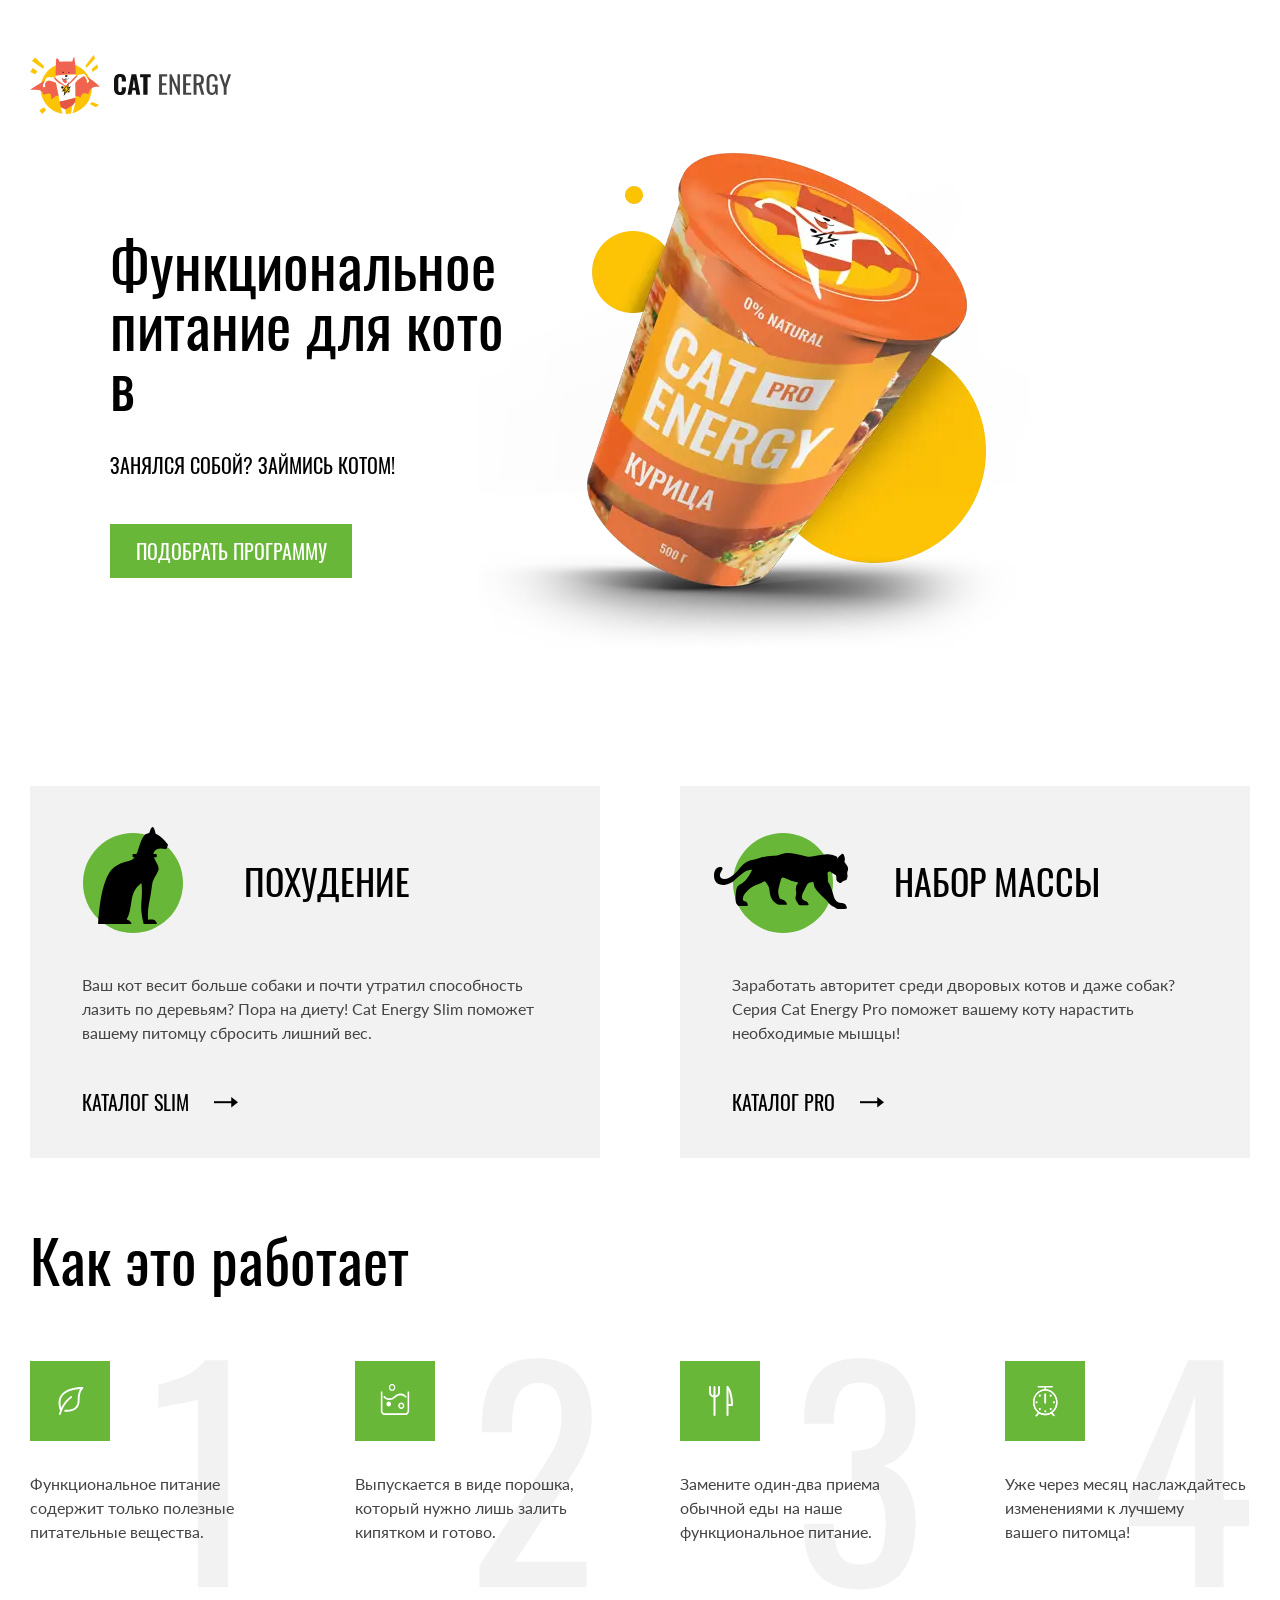
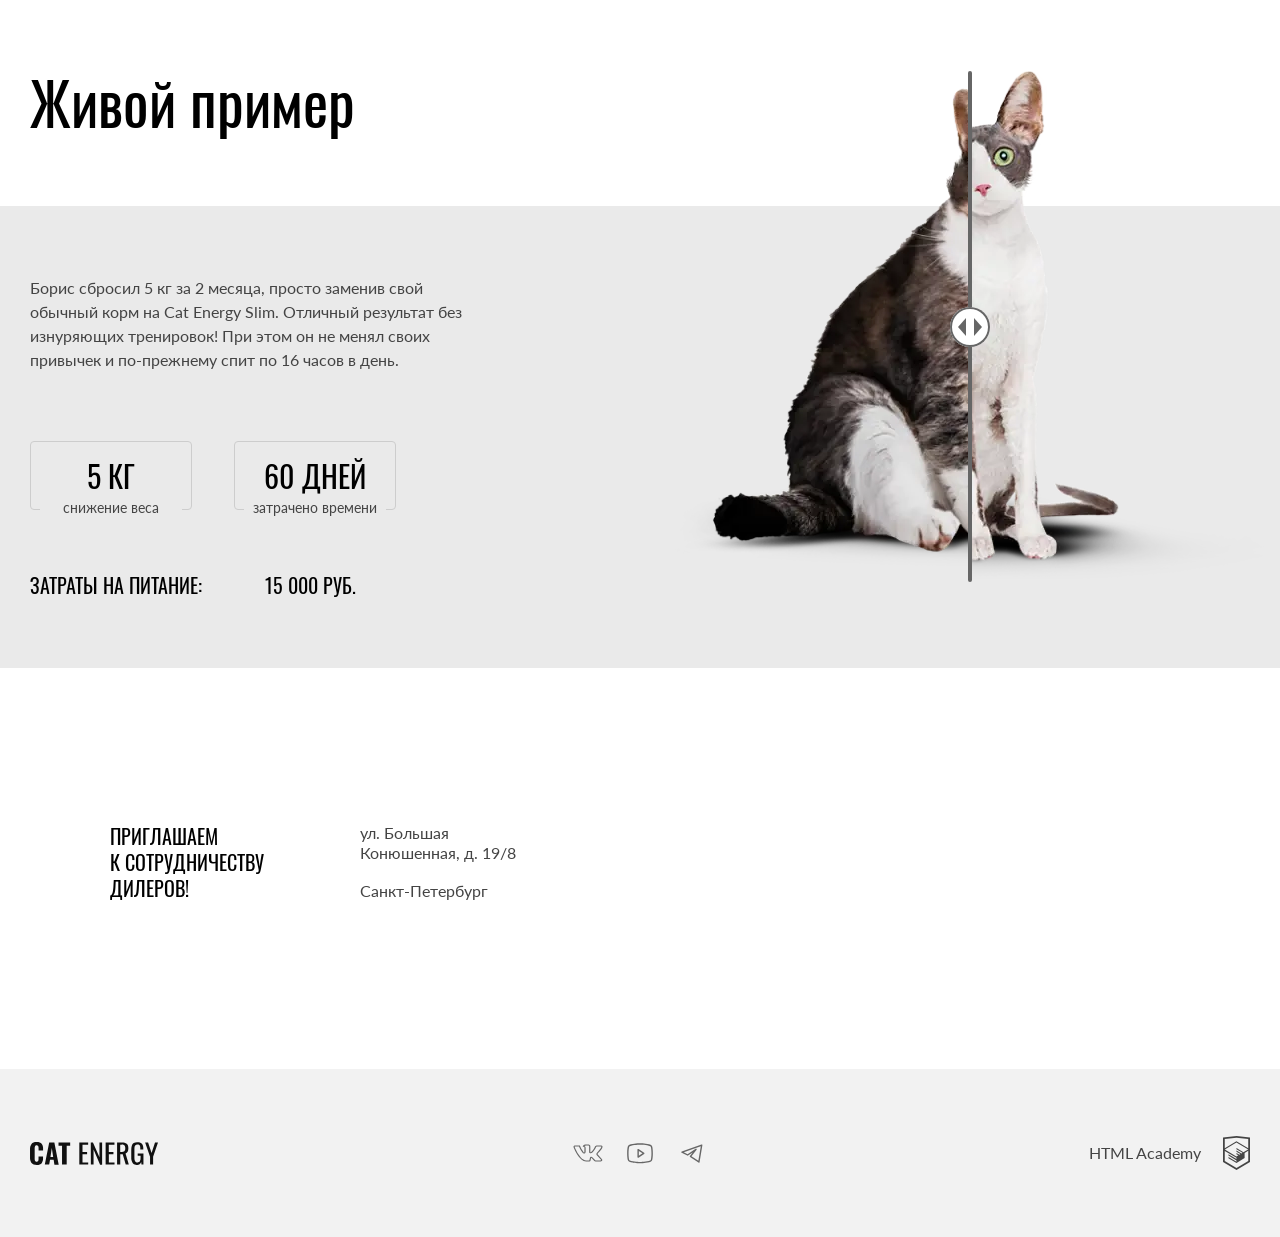
==== commit 1231ec02: "Deploying to gh-pages from @ aleks-yustas/1453615-cat-energy-2@2270da4328bac1459d781d85c3de07978ad74" ====
--- a/index.html
+++ b/index.html
@@ -1 +1 @@
-<!DOCTYPE html><html class="page" lang="ru"><head><meta charset="utf-8"><meta name="viewport" content="width=device-width,initial-scale=1"><title>Главная | Кэт энерджи | HTML Academy</title><link rel="stylesheet" href="./styles/styles.css"><link rel="preload" href="./fonts/oswald/oswaldregular.woff2" as="font" type="font/woff2" crossorigin="anonymous"><link rel="preload" href="./fonts/lato/Lato-Regular.woff2" as="font" type="font/woff2" crossorigin="anonymous"><link rel="icon" href="favicon.ico"><link rel="icon" href="favicons/icon.svg" type="image/svg+xml"><link rel="apple-touch-icon" href="favicons/apple.png"><link rel="manifest" href="manifest.webmanifest"></head><body class="page__body"><header class="page__header header" data-test="header"><a class="header__logo logo logo--main" href="index.html" aria-current="page" aria-label="Главная Кэт енерджи"><picture><source media="(min-width: 1280px)" srcset="images/logo-desktop.svg" type="image/svg+xml" width="70" height="59"><source media="(min-width: 768px)" srcset="images/logo-tablet.svg" type="image/svg+xml" width="60" height="50"><img class="logo__image" src="images/logo-mobile.svg" width="34" height="38" alt="Логотип Кэт енерджи"></picture><picture><source media="(min-width: 1280px)" srcset="images/logo-text-additional.svg" type="image/svg+xml" width="118" height="21"><img class="logo__text" src="images/logo-text.svg" width="101" height="20" alt="Текстовый логотип Кэт енерджи"></picture></a><nav class="header__nav nav nav--index nav--no-js"><button class="nav__toggler" type="button"><span class="visually-hidden">Открыть меню</span></button><ul class="nav__list"><li class="nav__item"><a class="nav__link" href="index.html" aria-current="page">Главная</a></li><li class="nav__item"><a class="nav__link" href="catalog.html">Каталог продукции</a></li><li class="nav__item"><a class="nav__link" href="#">Подбор программы</a></li></ul></nav></header><main class="page__main"><section class="page__banner page__centerer banner" data-test="hero"><h1 class="banner__title section-title section-title--contrast">Функциональное питание&nbsp;для&nbsp;котов</h1><p class="banner__text">Занялся собой? Займись котом!</p><picture class="banner__picture"><source srcset="images/banner-desktop@1x.webp, images/banner-desktop@2x.webp 2x" type="image/webp" media="(min-width: 1280px)" width="552" height="499"><source srcset="images/banner-tablet@1x.webp, images/banner-tablet@2x.webp 2x" type="image/webp" media="(min-width: 768px)" width="709" height="609"><source srcset="images/banner-mobile@1x.webp, images/banner-mobile@2x.webp 2x" type="image/webp" width="280" height="270"><source srcset="images/banner-desktop@1x.jpg, images/banner-desktop@2x.jpg 2x" type="image/jpg" media="(min-width: 1280px)" width="552" height="499"><source srcset="images/banner-tablet@1x.jpg, images/banner-tablet@2x.jpg 2x" type="image/jpg" media="(min-width: 768px)" width="709" height="609"><img class="banner__image" src="images/banner-mobile@1x.jpg" srcset="images/banner-mobile@2x.jpg 2x" width="280" height="270" loading="lazy" alt="«Кэт енерджи ПРО» с курицей."></picture><a class="banner__action button" href="#">Подобрать программу</a></section><section class="page__modules page__centerer modules" data-test="programs"><h2 class="visually-hidden">Виды программ</h2><ul class="modules__list"><li class="modules__item card"><h3 class="card__title card__title--slim">Похудение</h3><p class="card__text">Ваш кот весит больше собаки и почти утратил способность лазить по деревьям? Пора на диету! Cat Energy Slim поможет вашему питомцу сбросить лишний вес.</p><a class="card__link" href="#">Каталог Slim</a></li><li class="modules__item card"><h3 class="card__title card__title--pro">Набор массы</h3><p class="card__text">Заработать авторитет среди дворовых котов и даже собак? Серия Cat Energy Pro поможет вашему коту нарастить необходимые мышцы!</p><a class="card__link" href="#">Каталог Pro</a></li></ul></section><section class="page__centerer features" data-test="features"><h2 class="features__title section-title">Как это работает</h2><ol class="features__list"><li class="features__item features__item--leaf"><p class="features__text">Функциональное питание содержит только полезные питательные вещества.</p></li><li class="features__item features__item--drink"><p class="features__text">Выпускается в виде порошка, который нужно лишь залить кипятком и готово.</p></li><li class="features__item features__item--food"><p class="features__text">Замените один-два приема обычной еды на наше функциональное питание.</p></li><li class="features__item features__item--weight"><p class="features__text">Уже через месяц наслаждайтесь изменениями к лучшему вашего&nbsp;питомца!</p></li></ol></section><section class="result" data-test="proof"><div class="page__centerer result__container"><h2 class="result__title section-title">Живой пример</h2><p class="result__text">Борис сбросил 5 кг за 2 месяца, просто заменив свой обычный корм на Cat Energy Slim. Отличный результат без изнуряющих тренировок! При этом он не менял своих привычек и по-прежнему спит по 16 часов в день.</p><dl class="result__list metrics"><div class="metrics__item result-metric result-metric--bordered"><dt class="result-metric__name">Снижение веса</dt><dd class="result-metric__count">5 кг</dd></div><div class="metrics__item result-metric result-metric--bordered"><dt class="result-metric__name">Затрачено времени</dt><dd class="result-metric__count">60 дней</dd></div><div class="metrics__item result-metric result-metric--texted"><dt class="result-metric__name">Затраты на питание</dt><dd class="result-metric__count">15 000 руб.</dd></div></dl><div class="result__compare compare"><figure class="compare__images"><figcaption class="visually-hidden">Сравнение внешнего вида кота до и после похудения</figcaption><div class="compare__image compare__image--before"><picture><source srcset="images/cat-fat-tablet@1x.webp, images/cat-fat-tablet@2x.webp 2x" type="image/webp" media="(min-width: 768px)" width="591" height="511"><source srcset="images/cat-fat-mobile@1x.webp, images/cat-fat-mobile@2x.webp 2x" type="image/webp" width="280" height="232"><source srcset="images/cat-fat-tablet@1x.png, images/cat-fat-tablet@2x.png 2x" type="image/png" media="(min-width: 768px)" width="591" height="511"><img class="compare__img" src="images/cat-fat-mobile@1x.png" srcset="images/cat-fat-mobile@2x.png 2x" width="280" height="232" loading="lazy" alt="Кот до похудения."></picture></div><div class="compare__image compare__image--after"><picture><source srcset="images/cat-skinny-tablet@1x.webp, images/cat-skinny-tablet@2x.webp 2x" type="image/webp" media="(min-width: 768px)" width="591" height="511"><source srcset="images/cat-skinny-mobile@1x.webp, images/cat-skinny-mobile@2x.webp 2x" type="image/webp" width="280" height="232"><source srcset="images/cat-skinny-tablet@1x.png, images/cat-skinny-tablet@2x.png 2x" type="image/png" media="(min-width: 768px)" width="591" height="511"><img class="compare__img" src="images/cat-skinny-mobile@1x.png" srcset="images/cat-skinny-mobile@2x.png 2x" width="280" height="232" loading="lazy" alt="Кот после похудения."></picture></div></figure><button class="compare__control slider-control" type="button"><span class="visually-hidden">Сравнить</span></button></div></div></section><section class="contact" data-test="contacts"><div class="contact__wrapper"><h2 class="contact__title">Приглашаем к&nbsp;сотрудничеству дилеров!</h2><address class="contact__address"><p class="contact__place">ул. Большая Конюшенная, д. 19/8</p><p class="contact__city">Санкт-Петербург</p></address></div><div class="contact__map map"><noscript><picture><source srcset="images/map-desktop@1x.webp, images/map-desktop@2x.webp 2x" type="image/webp" media="(min-width: 1280px)" width="1440" height="400"><source srcset="images/map-tablet@1x.webp, images/map-tablet@2x.webp 2x" type="image/webp" media="(min-width: 768px)" width="768" height="400"><source srcset="images/map-mobile@1x.webp, images/map-mobile@2x.webp 2x" type="image/webp" width="320" height="362"><source srcset="images/map-desktop@1x.jpg, images/map-desktop@2x.jpg 2x" type="image/jpg" media="(min-width: 1280px)" width="1440" height="400"><source srcset="images/map-tablet@1x.jpg, images/map-tablet@2x.jpg 2x" type="image/jpg" media="(min-width: 768px)" width="768" height="400"><img class="map__img" src="images/map-mobile@1x.jpg" srcset="images/map-mobile@2x.jpg 2x" width="320" height="362" loading="lazy" alt="Офис «Кэт енерджи» на карте."></picture></noscript><iframe class="map__interactive" src="https://www.google.com/maps/embed?pb=!1m18!1m12!1m3!1d1998.6036253003213!2d30.320858716185526!3d59.938719169053996!2m3!1f0!2f0!3f0!3m2!1i1024!2i768!4f13.1!3m3!1m2!1s0x4696310fca145cc1%3A0x42b32648d8238007!2z0JHQvtC70YzRiNCw0Y8g0JrQvtC90Y7RiNC10L3QvdCw0Y8g0YPQuy4sIDE5LzgsINCh0LDQvdC60YIt0J_QtdGC0LXRgNCx0YPRgNCzLCAxOTExODY!5e0!3m2!1sru!2sru!4v1643479872532!5m2!1sru!2sru" allowfullscreen="" loading="lazy" title="Офис «Кэт енерджи» на карте"></iframe></div></section></main><footer class="footer" data-test="footer"><div class="footer__wrapper page__centerer"><a class="footer__item logo logo--footer" href="#" aria-current="page"><span class="visually-hidden">Главная Кэт энерджи</span></a><section class="footer__item social"><h2 class="visually-hidden">Подписывайтесь на наши социальные сети</h2><ul class="social__list"><li class="social__item"><a class="social__link social__link--vk" href="https://vk.com/htmlacademy" rel="noreferrer noopener" target="_blank"><span class="visually-hidden">Кэт энерджи во Вконтакте.</span></a></li><li class="social__item"><a class="social__link social__link--youtube" href="https://www.youtube.com/@HTMLAcademyTV" rel="noreferrer noopener" target="_blank"><span class="visually-hidden">Кэт энерджи в Ютубе</span></a></li><li class="social__item"><a class="social__link social__link--telegram" href="https://t.me/htmlacademy" rel="noreferrer noopener" target="_blank"><span class="visually-hidden">Кэт энерджи в Телеграме</span></a></li></ul></section><a class="footer__item creators" href="https://htmlacademy.ru/intensive/adaptive" rel="noreferrer noopener" target="_blank"><span class="creators__text">HTML Academy</span></a></div></footer><script src="scripts/index.js" type="module"></script></body></html>+<!DOCTYPE html><html class="page" lang="ru"><head><meta charset="utf-8"><meta name="viewport" content="width=device-width,initial-scale=1"><title>Главная | Кэт энерджи | HTML Academy</title><link rel="stylesheet" href="./styles/styles.css"><link rel="preload" href="./fonts/oswald/oswaldregular.woff2" as="font" type="font/woff2" crossorigin="anonymous"><link rel="preload" href="./fonts/lato/Lato-Regular.woff2" as="font" type="font/woff2" crossorigin="anonymous"><link rel="icon" href="favicon.ico"><link rel="icon" href="favicons/icon.svg" type="image/svg+xml"><link rel="apple-touch-icon" href="favicons/apple.png"><link rel="manifest" href="manifest.webmanifest"></head><body class="page__body"><header class="page__header header" data-test="header"><a class="header__logo logo logo--main" href="index.html" aria-current="page" aria-label="Главная Кэт енерджи"><picture><source media="(min-width: 1280px)" srcset="images/logo-desktop.svg" type="image/svg+xml" width="70" height="59"><source media="(min-width: 768px)" srcset="images/logo-tablet.svg" type="image/svg+xml" width="60" height="50"><img class="logo__image" src="images/logo-mobile.svg" width="34" height="38" alt="Логотип Кэт енерджи"></picture><picture><source media="(min-width: 1280px)" srcset="images/logo-text-additional.svg" type="image/svg+xml" width="118" height="21"><img class="logo__text" src="images/logo-text.svg" width="101" height="20" alt="Текстовый логотип Кэт енерджи"></picture></a><nav class="header__nav nav nav--index nav--no-js"><button class="nav__toggler" type="button"><span class="visually-hidden">Открыть меню</span></button><ul class="nav__list"><li class="nav__item"><a class="nav__link" href="index.html" aria-current="page">Главная</a></li><li class="nav__item"><a class="nav__link" href="catalog.html">Каталог продукции</a></li><li class="nav__item"><a class="nav__link" href="#">Подбор программы</a></li></ul></nav></header><main class="page__main"><section class="page__banner page__centerer banner" data-test="hero"><h1 class="banner__title section-title section-title--contrast">Функциональное питание&nbsp;для&nbsp;котов</h1><p class="banner__text">Занялся собой? Займись котом!</p><picture class="banner__picture"><source srcset="images/banner-desktop@1x.webp, images/banner-desktop@2x.webp 2x" type="image/webp" media="(min-width: 1280px)" width="552" height="499"><source srcset="images/banner-tablet@1x.webp, images/banner-tablet@2x.webp 2x" type="image/webp" media="(min-width: 768px)" width="709" height="609"><source srcset="images/banner-mobile@1x.webp, images/banner-mobile@2x.webp 2x" type="image/webp" width="280" height="270"><source srcset="images/banner-desktop@1x.jpg, images/banner-desktop@2x.jpg 2x" type="image/jpg" media="(min-width: 1280px)" width="552" height="499"><source srcset="images/banner-tablet@1x.jpg, images/banner-tablet@2x.jpg 2x" type="image/jpg" media="(min-width: 768px)" width="709" height="609"><img class="banner__image" src="images/banner-mobile@1x.jpg" srcset="images/banner-mobile@2x.jpg 2x" width="280" height="270" loading="lazy" alt="«Кэт енерджи ПРО» с курицей."></picture><a class="banner__action button" href="#">Подобрать программу</a></section><section class="page__modules page__centerer modules" data-test="programs"><h2 class="visually-hidden">Виды программ</h2><ul class="modules__list"><li class="modules__item card card--slim"><h3 class="card__title">Похудение</h3><p class="card__text">Ваш кот весит больше собаки и почти утратил способность лазить по деревьям? Пора на диету! Cat Energy Slim поможет вашему питомцу сбросить лишний вес.</p><a class="card__link" href="#">Каталог Slim</a></li><li class="modules__item card card--pro"><h3 class="card__title">Набор массы</h3><p class="card__text">Заработать авторитет среди дворовых котов и даже собак? Серия Cat Energy Pro поможет вашему коту нарастить необходимые мышцы!</p><a class="card__link" href="#">Каталог Pro</a></li></ul></section><section class="page__centerer features" data-test="features"><h2 class="features__title section-title">Как это работает</h2><ol class="features__list"><li class="features__item features__item--leaf"><p class="features__text">Функциональное питание содержит только полезные питательные вещества.</p></li><li class="features__item features__item--drink"><p class="features__text">Выпускается в виде порошка, который нужно лишь залить кипятком и готово.</p></li><li class="features__item features__item--food"><p class="features__text">Замените один-два приема обычной еды на наше функциональное питание.</p></li><li class="features__item features__item--weight"><p class="features__text">Уже через месяц наслаждайтесь изменениями к лучшему вашего&nbsp;питомца!</p></li></ol></section><section class="result" data-test="proof"><div class="page__centerer result__container"><h2 class="result__title section-title">Живой пример</h2><p class="result__text">Борис сбросил 5 кг за 2 месяца, просто заменив свой обычный корм на Cat Energy Slim. Отличный результат без изнуряющих тренировок! При этом он не менял своих привычек и по-прежнему спит по 16 часов в день.</p><dl class="result__list metrics"><div class="metrics__item result-metric result-metric--bordered"><dt class="result-metric__name">Снижение веса</dt><dd class="result-metric__count">5 кг</dd></div><div class="metrics__item result-metric result-metric--bordered"><dt class="result-metric__name">Затрачено времени</dt><dd class="result-metric__count">60 дней</dd></div><div class="metrics__item result-metric result-metric--texted"><dt class="result-metric__name">Затраты на питание</dt><dd class="result-metric__count">15 000 руб.</dd></div></dl><div class="result__compare compare"><figure class="compare__images"><figcaption class="visually-hidden">Сравнение внешнего вида кота до и после похудения</figcaption><div class="compare__image compare__image--before"><picture><source srcset="images/cat-fat-tablet@1x.webp, images/cat-fat-tablet@2x.webp 2x" type="image/webp" media="(min-width: 768px)" width="591" height="511"><source srcset="images/cat-fat-mobile@1x.webp, images/cat-fat-mobile@2x.webp 2x" type="image/webp" width="280" height="232"><source srcset="images/cat-fat-tablet@1x.png, images/cat-fat-tablet@2x.png 2x" type="image/png" media="(min-width: 768px)" width="591" height="511"><img class="compare__img" src="images/cat-fat-mobile@1x.png" srcset="images/cat-fat-mobile@2x.png 2x" width="280" height="232" loading="lazy" alt="Кот до похудения."></picture></div><div class="compare__image compare__image--after"><picture><source srcset="images/cat-skinny-tablet@1x.webp, images/cat-skinny-tablet@2x.webp 2x" type="image/webp" media="(min-width: 768px)" width="591" height="511"><source srcset="images/cat-skinny-mobile@1x.webp, images/cat-skinny-mobile@2x.webp 2x" type="image/webp" width="280" height="232"><source srcset="images/cat-skinny-tablet@1x.png, images/cat-skinny-tablet@2x.png 2x" type="image/png" media="(min-width: 768px)" width="591" height="511"><img class="compare__img" src="images/cat-skinny-mobile@1x.png" srcset="images/cat-skinny-mobile@2x.png 2x" width="280" height="232" loading="lazy" alt="Кот после похудения."></picture></div></figure><button class="compare__control slider-control" type="button"><span class="visually-hidden">Сравнить</span></button></div></div></section><section class="contact" data-test="contacts"><div class="contact__wrapper"><h2 class="contact__title">Приглашаем к&nbsp;сотрудничеству дилеров!</h2><address class="contact__address"><p class="contact__place">ул. Большая Конюшенная, д. 19/8</p><p class="contact__city">Санкт-Петербург</p></address></div><div class="contact__map map"><noscript><picture><source srcset="images/map-desktop@1x.webp, images/map-desktop@2x.webp 2x" type="image/webp" media="(min-width: 1280px)" width="1440" height="400"><source srcset="images/map-tablet@1x.webp, images/map-tablet@2x.webp 2x" type="image/webp" media="(min-width: 768px)" width="768" height="400"><source srcset="images/map-mobile@1x.webp, images/map-mobile@2x.webp 2x" type="image/webp" width="320" height="362"><source srcset="images/map-desktop@1x.jpg, images/map-desktop@2x.jpg 2x" type="image/jpg" media="(min-width: 1280px)" width="1440" height="400"><source srcset="images/map-tablet@1x.jpg, images/map-tablet@2x.jpg 2x" type="image/jpg" media="(min-width: 768px)" width="768" height="400"><img class="map__img" src="images/map-mobile@1x.jpg" srcset="images/map-mobile@2x.jpg 2x" width="320" height="362" loading="lazy" alt="Офис «Кэт енерджи» на карте."></picture></noscript><iframe class="map__interactive" src="https://www.google.com/maps/embed?pb=!1m18!1m12!1m3!1d1998.6036253003213!2d30.320858716185526!3d59.938719169053996!2m3!1f0!2f0!3f0!3m2!1i1024!2i768!4f13.1!3m3!1m2!1s0x4696310fca145cc1%3A0x42b32648d8238007!2z0JHQvtC70YzRiNCw0Y8g0JrQvtC90Y7RiNC10L3QvdCw0Y8g0YPQuy4sIDE5LzgsINCh0LDQvdC60YIt0J_QtdGC0LXRgNCx0YPRgNCzLCAxOTExODY!5e0!3m2!1sru!2sru!4v1643479872532!5m2!1sru!2sru" allowfullscreen="" loading="lazy" title="Офис «Кэт енерджи» на карте"></iframe></div></section></main><footer class="footer" data-test="footer"><div class="footer__wrapper page__centerer"><a class="footer__item logo logo--footer" href="#" aria-current="page"><span class="visually-hidden">Главная Кэт энерджи</span></a><section class="footer__item social"><h2 class="visually-hidden">Подписывайтесь на наши социальные сети</h2><ul class="social__list"><li class="social__item"><a class="social__link social__link--vk" href="https://vk.com/htmlacademy" rel="noreferrer noopener" target="_blank"><span class="visually-hidden">Кэт энерджи во Вконтакте.</span></a></li><li class="social__item"><a class="social__link social__link--youtube" href="https://www.youtube.com/@HTMLAcademyTV" rel="noreferrer noopener" target="_blank"><span class="visually-hidden">Кэт энерджи в Ютубе</span></a></li><li class="social__item"><a class="social__link social__link--telegram" href="https://t.me/htmlacademy" rel="noreferrer noopener" target="_blank"><span class="visually-hidden">Кэт энерджи в Телеграме</span></a></li></ul></section><a class="footer__item creators" href="https://htmlacademy.ru/intensive/adaptive" rel="noreferrer noopener" target="_blank"><span class="creators__text">HTML Academy</span></a></div></footer><script src="scripts/index.js" type="module"></script></body></html>
--- a/styles/styles.css
+++ b/styles/styles.css
@@ -1 +1 @@
-*,:before,:after{box-sizing:border-box}img{object-fit:contain;max-width:100%;height:auto}@font-face{font-family:Oswald;font-weight:400;font-style:normal;font-display:swap;src:url(../fonts/oswald/oswaldregular.woff2)format("woff2")}@font-face{font-family:Lato;font-weight:400;font-style:normal;font-display:swap;src:url(../fonts/lato/Lato-Regular.woff2)format("woff2")}.visually-hidden{clip:rect(0 0 0 0);border:0;width:1px;height:1px;margin:-1px;padding:0;position:absolute;overflow:hidden}.page{color:#444;word-wrap:break-word;overflow-wrap:break-word;font-family:Lato,Helvetica,sans-serif;font-size:14px;font-weight:400;line-height:18px}@media (width>=768px){.page{font-size:16px;line-height:24px}}.page__body{margin:0}.page__title{margin-top:0;margin-bottom:40px}@media (width>=768px){.page__title{margin-bottom:84px}}@media (width>=1280px){.page__title{margin-bottom:95px}}.page__centerer{padding-inline:20px}@media (768px<=width<1280px){.page__centerer{padding-inline:30px}}@media (width>=1280px){.page__centerer{width:1220px;margin-inline:auto;padding-inline:0}}.page__header{grid-template-rows:65px;display:grid}@media (width>=768px){.page__header{grid-template-rows:50px}}@media (width>=1280px){.page__header{width:1220px;margin:0 auto}}.page__banner{margin-bottom:20px}@media (width>=768px){.page__banner{margin-bottom:0}}@media (width>=1280px){.page__banner{margin-bottom:135px}}.page__modules{margin-bottom:22px}@media (width>=768px){.page__modules{margin-bottom:45px}}@media (width>=1280px){.page__modules{margin-bottom:71px}}.page__catalog{margin-bottom:25px}@media (width>=768px){.page__catalog{margin-bottom:74px}}@media (width>=1280px){.page__catalog{margin-bottom:71px}}.page__additional{margin-bottom:40px}@media (width>=768px){.page__additional{margin-bottom:80px}}@media (width>=1280px){.page__additional{margin-bottom:96px}}.button{color:#fff;text-transform:uppercase;text-align:center;cursor:pointer;background-color:#68b738;border:none;outline:none;padding:10px 20px;font-family:Oswald,Impact,sans-serif;font-size:16px;font-weight:400;line-height:20px;text-decoration:none;display:block}.button:hover,.button:focus-visible{background-color:#5eaa2f}.button:active{color:#ffffff4d;background-color:#5eaa2f}@supports not selector(:focus-visible){.button:focus{background-color:#5eaa2f}}.button--secondary{color:#444;background-color:#f2f2f2}.button--secondary:hover,.button--secondary:focus-visible{background-color:#ebebeb}.button--secondary:active{color:#4444444d;background-color:#ebebeb}@supports not selector(:focus-visible){.button--secondary:focus{background-color:#ebebeb}}.header{grid-template-columns:repeat(3,1fr);position:relative}@media (width>=768px){.header{grid-template-columns:174px 1fr;gap:30px;padding:25px 34px 0 30px}}@media (width>=1280px){.header{grid-template-columns:202px 1fr 50%;padding:55px 0 30px}}.header__logo{grid-area:1/1/auto/-1;align-self:flex-start}@media (width>=768px){.header__logo{grid-column:auto}}.header__nav{grid-area:1/1/auto/-1}@media (width>=768px){.header__nav{grid-column:2}}@media (width>=1280px){.header__nav{grid-column:3}}.footer{background-color:#f2f2f2;padding-block:40px}@media (width>=768px){.footer{padding-block:45px 40px}}@media (width>=1280px){.footer{padding-block:54px}}.footer__wrapper{grid-template-columns:1fr;align-items:center;gap:20px;display:grid}@media (width>=768px){.footer__wrapper{grid-template-columns:repeat(3,1fr);align-content:center;gap:20px;display:grid}}.nav{grid-template-columns:repeat(3,1fr);font-family:Oswald,Impact,sans-serif;display:grid;position:relative}@media (width<768px){.nav{border-bottom:1px solid #e6e6e6;box-shadow:30px 0 #e6e6e6,-30px 0 #e6e6e6}}@media (width>=768px){.nav{background:0 0;grid-template-columns:auto;padding-top:14px}}@media (width>=1280px){.nav{padding:14px 0 0}}.nav--no-js{grid-row:2}.nav--no-js .nav__toggler{display:none}.nav--no-js .nav__list{grid-area:2/1/auto/-1;position:static}.nav__list{z-index:10;width:100%;margin:0;padding:0;list-style-type:none;display:block;position:absolute;top:100%}@media (width>=768px){.nav__list{flex-wrap:wrap;justify-content:flex-end;gap:35px;display:flex;position:static}}@media (width<768px){.nav__list--closed{display:none}}.nav__item{background-color:#fff}@media (width>=768px){.nav__item{background:0 0}}.nav__link{color:#000;text-align:center;text-transform:uppercase;border-top:1px solid #e6e6e6;outline:none;width:100%;padding:22px 20px;font-size:20px;font-weight:500;line-height:20px;text-decoration:none;display:block}.nav__link:hover,.nav__link:focus-visible{opacity:.6}.nav__link:active{opacity:.3}@supports not selector(:focus-visible){.nav__link:focus{opacity:.8}}@media (width>=768px){.nav__link{border:none;padding:0;font-size:18px;font-weight:400;line-height:24px;position:relative}.nav__link[aria-current=page]:after{content:"";background-color:#68b738;height:2px;display:block;position:absolute;bottom:-10px;left:0;right:0}}@media (width>=768px) and (width>=1280px){.nav__link{font-size:20px;line-height:30px}}@media (width<768px){.nav__link:before{content:"";background-color:#e6e6e6;height:1px;display:block;position:absolute;top:0;left:0;right:0;box-shadow:30px 0 #e6e6e6,-30px 0 #e6e6e6}}.nav__toggler{cursor:pointer;background-color:#fff;border:none;border-radius:0;grid-area:1/3;place-self:center end;width:24px;height:18px;margin-right:20px;position:relative}@media (width>=768px){.nav__toggler{display:none}}.nav__toggler:before{content:"";background-color:#000;width:25px;height:1.5px;display:block;position:absolute;top:50%;left:50%;transform:translate(-50%,-50%)rotate(45deg)}.nav__toggler:after{content:"";box-shadow:none;background-color:#000;width:25px;height:1.5px;display:block;position:absolute;top:50%;left:50%;transform:translate(-50%,-50%)rotate(-45deg)}.nav__toggler--closed:before{width:100%;top:0;left:0;transform:none}.nav__toggler--closed:after{width:100%;top:8px;left:0;transform:none;box-shadow:0 8px #000}@media (width>=1280px){.nav--index .nav__link{color:#fff}.nav--index .nav__link[aria-current=page]:after{background-color:#fff}}.logo{outline:none;text-decoration:none;display:grid}.logo[aria-current=page]{pointer-events:none}.logo--main{grid-template-columns:1fr 101px 1fr;align-items:center;padding:12px 20px 16px}@media (width>=768px){.logo--main{grid-template-rows:50px;grid-template-columns:repeat(2,auto);align-items:center;gap:13px;padding:0}}@media (width>=1280px){.logo--main{grid-template-rows:59px;gap:13px;width:202px;height:60px}}.logo--main:hover,.logo--main:focus-visible{opacity:.8}.logo--main:active{opacity:.6}@supports not selector(:focus-visible){.logo--main:focus{opacity:.8}}.logo--footer{--mask-position:center;grid-template-columns:1fr;padding:0}@supports not selector(:focus-visible){.logo--footer:focus:before{background-color:#3e3e3e}}@media (width>=768px){.logo--footer{--mask-position:start;text-align:left;justify-content:flex-start;padding:0}}.logo--footer:before{content:"";justify-self:var(--mask-position);background-color:#111;width:128px;height:24px;display:block;-webkit-mask:url(../images/logo-text-additional.svg) 50%/contain no-repeat;mask:url(../images/logo-text-additional.svg) 50%/contain no-repeat}.logo--footer:hover:before,.logo--footer:focus-visible:before{background-color:#3e3e3e}.logo--footer:active:before{background-color:#6b6b6b}.logo:hover{opacity:.8}.logo:active{opacity:.6}.logo__image{justify-self:start;display:block}@media (width>=768px){.logo__image{justify-self:none;width:60px;height:50px}}@media (width>=1280px){.logo__image{width:70px;height:59px}}.logo__text{display:block}@media (width>=1280px){.logo__text{width:118px;height:21px}}.banner{text-align:center;color:#fff;grid-template-columns:1fr;padding-top:27px;font-family:Oswald,Impact,sans-serif;font-weight:400;display:grid}@media (width<768px){.banner{--gradient-part:37%;background-image:linear-gradient(to top,#fff var(--gradient-part),#68b738d9 var(--gradient-part)),image-set(url(../images/bg-banner-mobile@2x.webp) 2dppx type("image/webp"),url(../images/bg-banner-mobile@1x.webp) 1dppx type("image/webp"),url(../images/bg-banner-mobile@2x.jpg) 2dppx,url(../images/bg-banner-mobile@1x.jpg) 1dppx),linear-gradient(to top,#fff var(--gradient-part),#504f55 var(--gradient-part));background-position:top,top;background-repeat:no-repeat;background-size:100%,auto 60.4%}}@media (width>=768px){.banner{color:#000;text-align:left;padding-top:65px;padding-bottom:526px;position:relative}}@media (width>=1280px){.banner{grid-template-columns:416px 1fr;padding-top:7px;padding-bottom:0;padding-left:80px;position:static}.banner:before{content:"";z-index:-1;background-image:-webkit-linear-gradient(#68b738d9),-webkit-image-set(url(../images/bg-banner-desktop@2x.webp) 2x type("image/webp"),url(../images/bg-banner-desktop@1x.webp) 1x type("image/webp"),url(../images/bg-banner-desktop@2x.jpg) 2x,url(../images/bg-banner-desktop@1x.jpg) 1x),-webkit-linear-gradient(#504f55);background-image:linear-gradient(#68b738d9),image-set("../images/bg-banner-desktop@2x.webp" 2x type("image/webp"),"../images/bg-banner-desktop@1x.webp" 1x type("image/webp"),"../images/bg-banner-desktop@2x.jpg" 2x,"../images/bg-banner-desktop@1x.jpg" 1x),linear-gradient(#504f55);background-position:0 100%;background-repeat:no-repeat;background-size:100%,cover,100%;width:50%;height:694px;position:absolute;top:0;left:50%}}.banner__picture{justify-content:center;display:grid}@media (width>=1280px){.banner__picture{grid-area:1/2/5;place-self:center start;margin-left:-48px;transform:none}}.banner__image{display:block}@media (width>=768px){.banner__image{z-index:-1;position:absolute;bottom:0;left:50%;transform:translate(-50%)}}@media (width>=1280px){.banner__image{text-align:left;width:auto;position:static;transform:none}}.banner__title{font-weight:inherit;color:inherit;margin-top:0;margin-bottom:25px;font-size:36px;line-height:36px}@media (width>=768px){.banner__title{margin-bottom:41px}}@media (768px<=width<1280px){.banner__title{margin-left:90px}}@media (width>=1280px){.banner__title{grid-column:1;padding-top:82px}}.banner__text{font-weight:inherit;text-transform:uppercase;margin-top:0;margin-bottom:29px;font-size:14px;line-height:14px}@media (width>=768px){.banner__text{margin-bottom:49px;font-size:20px;line-height:20px}}@media (768px<=width<1280px){.banner__text{margin-left:90px}}@media (width>=1280px){.banner__text{grid-column:1}}.banner__action{width:100%;margin-top:3px}@media (width>=768px){.banner__action{grid-row:4;width:242px;margin-top:0;margin-left:90px;padding:14px 20px;font-size:20px;line-height:26px}}@media (width>=1280px){.banner__action{grid-area:auto/1;place-self:start;margin:0}}.modules{background-color:#fff}.modules__list{grid-template-columns:1fr;row-gap:20px;margin:0;padding:0;list-style-type:none;display:grid}@media (width>=768px){.modules__list{row-gap:30px}}@media (width>=1280px){.modules__list{grid-template-columns:1fr 1fr;column-gap:80px}}.card{background-color:#f2f2f2;flex-direction:column;justify-content:flex-start;align-items:flex-start;padding:24px 20px 0;display:flex;position:relative}@media (width>=768px){.card{min-height:372px;padding:77px 316px 20px 53px}}@media (width>=1280px){.card{padding:47px 50px 37px 52px}}.card__title{text-transform:uppercase;color:#000;justify-content:flex-start;align-items:center;margin:0 0 22px;font-family:Oswald,Impact,sans-serif;font-size:24px;font-weight:400;line-height:37px;display:flex;position:relative}@media (768px<=width<1280px){.card__title{position:static}}@media (width>=768px){.card__title{margin-bottom:25px;font-size:36px;line-height:36px}}@media (width>=1280px){.card__title{margin-bottom:40px}}.card__title:before{--module-card-icon-size:50px;content:"";width:var(--module-card-icon-size);height:var(--module-card-icon-size);background-color:#68b738;border-radius:50%;flex-shrink:1;margin-right:18px;display:block}@media (768px<=width<1280px){.card__title:before{--module-card-icon-size:200px;margin-right:0;position:absolute;top:90px;right:62px}}@media (width>=1280px){.card__title:before{--module-card-icon-size:100px;margin-right:62px}}.card__title:after{content:"";-webkit-mask:var(--module-icon)no-repeat center/cover;mask:var(--module-icon)no-repeat center/cover;background:#000;display:block;position:absolute}.card__title--slim:after{--module-icon:url(../icons/stack.svg#cat-slim);width:36px;height:50px;top:-3px;left:7px}@media (768px<=width<1280px){.card__title--slim:after{top:81px;right:92px;left:initial;width:140px;height:194px}}@media (width>=1280px){.card__title--slim:after{width:70px;height:97px;top:-6px;left:15px}}.card__title--pro:after{--module-icon:url(../icons/stack.svg#cat-pro);width:67px;height:28px;top:11px;left:-10px}@media (768px<=width<1280px){.card__title--pro:after{top:135px;right:28px;left:initial;width:268px;height:112px}}@media (width>=1280px){.card__title--pro:after{width:134px;height:56px;top:20px;left:-19px}}.card__text{color:#444;margin:0 0 22px;font-family:Lato,Helvetica,sans-serif}@media (768px<=width<1280px){.card__text{margin-bottom:33px}}@media (width>=1280px){.card__text{margin-bottom:7px}}.card__link{text-transform:uppercase;color:#000;border-top:1px solid #d9d9d9;outline:none;align-self:flex-start;align-items:center;width:100%;padding:19px 0 22px;font-family:Oswald,Impact,sans-serif;font-size:16px;font-weight:400;line-height:16px;text-decoration:none;transition:all 80ms linear;display:flex}@media (width>=768px){.card__link{border-top:none;font-size:20px;line-height:30px}}.card__link:active{opacity:.3}.card__link:after{content:"";background:#000;width:32px;height:11px;margin-left:15px;transition:all 80ms linear;display:block;-webkit-mask:url(../icons/stack.svg#arrow) -8px/32px 11px no-repeat;mask:url(../icons/stack.svg#arrow) -8px/32px 11px no-repeat}@media (width>=768px){.card__link:after{margin-left:25px}}.card__link:hover:after,.card__link:focus-visible:after{-webkit-mask-position:0;mask-position:0}@supports not selector(:focus-visible){.card__link:focus:after{-webkit-mask-position:0;mask-position:0}}.features{background-color:#fff;padding-bottom:49px}@media (768px<=width<1280px){.features{border-bottom:1px solid #e6e6e6}}@media (width>=768px){.features{padding-bottom:60px}}@media (width>=1280px){.features{padding-bottom:40px}}.features__title{margin-top:0;margin-bottom:42px}@media (width>=768px){.features__title{margin-bottom:72px}}.features__list{counter-reset:features;grid-template-columns:1fr;row-gap:20px;margin:0;padding:0;list-style-type:none;display:grid}@media (width>=768px){.features__list{grid-template-columns:1fr 1fr;gap:90px 59px}}@media (width>=1280px){.features__list{grid-template-columns:repeat(4,1fr);column-gap:80px}}.features__item{--feature-icon-size:60px;z-index:0;counter-increment:features;justify-content:flex-start;align-items:center;display:flex;position:relative}@media (width>=768px){.features__item{--feature-icon-size:80px;flex-direction:column;align-items:flex-start;min-height:227px;padding-right:0}}.features__item:before{content:"";width:var(--feature-icon-size);height:var(--feature-icon-size);background-color:#68b738;background-image:var(--icon);background-position:50%;background-repeat:no-repeat;background-size:34px 34px;flex-shrink:0;margin-right:20px;display:block}@media (width>=768px){.features__item:before{margin-bottom:31px}.features__item:after{content:counter(features);z-index:-1;color:#f2f2f2;font-family:Oswald,Impact,sans-serif;font-size:280px;font-weight:400;line-height:200px;display:block;position:absolute;top:0;left:113px}}.features__item--leaf:before{--icon:url(../icons/stack.svg#leaf)}.features__item--drink:before{--icon:url(../icons/stack.svg#tub)}.features__item--food:before{--icon:url(../icons/stack.svg#eat)}.features__item--weight:before{--icon:url(../icons/stack.svg#scales)}@media (width>=768px){.features__item:first-child:after{left:120px}}.features__text{margin:0}@media (768px<=width<1280px){.features__text{width:80%}}.section-title{color:#000;font-family:Oswald,Impact,sans-serif;font-size:36px;font-weight:400;line-height:36px}@media (width>=768px){.section-title{font-size:60px;line-height:60px}}.section-title--contrast{color:inherit}.section-title--decoration{--air-gap:40px;--top-offset:11px;--line-color:#68b738;width:-moz-fit-content;width:fit-content;font-size:24px;line-height:1em;display:inline-block;position:relative}@media (width>=768px){.section-title--decoration{--air-gap:40px;--top-offset:14px;margin-left:var(--air-gap);font-size:32px}}@media (width>=1280px){.section-title--decoration{--top-offset:18px;margin-left:0;font-size:40px}}.section-title--decoration:before{content:"";top:var(--top-offset);right:calc(100% + var(--air-gap));width:calc(100vw - 100% - var(--air-gap));background-color:var(--line-color);box-shadow:calc(100vw + var(--air-gap))0 0 0 var(--line-color);height:2px;display:block;position:absolute}.result{background-color:#eaeaea;padding-top:25px;padding-bottom:40px}@media (width>=768px){.result{background-color:#fff;background-image:linear-gradient(0deg,#eaeaea 0 462px,#fff 462px 100%);background-position:bottom;background-repeat:no-repeat;background-size:contain;padding-top:43px;padding-bottom:101px}}@media (width>=1280px){.result{padding-bottom:73px}}.result__container{grid-template-columns:1fr;display:grid}@media (width>=1280px){.result__container{grid-template-columns:432px 592px;align-items:start;column-gap:212px}}.result__content{flex-direction:column;width:100%;display:flex}@media (width>=1280px){.result__content{width:440px;padding-top:49px}}.result__title{margin-top:0;margin-bottom:44px}@media (width>=768px){.result__title{margin-bottom:63px}}@media (width>=1280px){.result__title{margin-bottom:145px}}.result__text{margin-top:0;margin-bottom:20px}@media (width>=768px){.result__text{margin-bottom:54px}}@media (width>=1280px){.result__text{grid-column:1;margin-bottom:69px}}.result__text p{margin:0}.result__text p:not(:last-child){margin-bottom:15px}.result__list{margin-top:0;margin-bottom:20px}@media (width>=768px){.result__list{margin-bottom:102px}}@media (width>=1280px){.result__list{grid-column:1;margin-bottom:0}.result__compare{grid-area:1/2/4}}.result-metric--bordered{grid-template-rows:min-content;grid-template-columns:1fr;display:grid}.result-metric--bordered .result-metric__name{z-index:2;text-align:center;text-transform:lowercase;background-color:#eaeaea;grid-row:2;justify-self:center;width:87px;margin-top:-9px;padding:0 10px;font-size:12px;line-height:12px;position:relative}@media (768px<=width<1280px){.result-metric--bordered .result-metric__name{background-color:#fff}}@media (width>=768px){.result-metric--bordered .result-metric__name{min-width:142px;padding:0 6px;font-size:14px;line-height:14px}}.result-metric--bordered .result-metric__count{text-align:center;text-transform:uppercase;color:#000;border:1px solid #cdcdcd;border-radius:4px;grid-row:1;margin:0;padding:15px;font-family:Oswald,Impact,sans-serif;font-size:24px;font-weight:500;line-height:24px}@media (width>=768px){.result-metric--bordered .result-metric__count{font-size:30px;line-height:37px}}.result-metric--texted{text-align:center;text-transform:uppercase;color:#000;font-family:Oswald,Impact,sans-serif;font-size:14px;font-weight:400;line-height:20px}@media (width>=768px){.result-metric--texted{font-size:20px}}@media (768px<=width<1280px){.result-metric--texted{flex-direction:column;justify-content:center;align-items:flex-end;display:flex}}@media (width>=1280px){.result-metric--texted{text-align:left}}.result-metric--texted .result-metric__name{display:inline-block}@media (768px<=width<1280px){.result-metric--texted .result-metric__name{margin-bottom:9px}}@media (width>=1280px){.result-metric--texted .result-metric__name{margin-right:63px}}.result-metric--texted .result-metric__name:after{content:":";display:inline-block}.result-metric--texted .result-metric__count{margin:0;display:inline-block}.compare{flex-direction:column;align-items:center;display:flex;position:relative}.compare__images{width:280px;height:256px;margin:0;padding:0;display:grid;position:relative}@media (width>=768px){.compare__images{width:592px;height:511px}}.compare__image{grid-area:1/1/2/2;place-content:center;width:100%;height:100%;display:grid;overflow:hidden}@media (width>=768px){.compare__image{width:592px}}.compare__image--before{-webkit-clip-path:inset(0 50% 0 0);clip-path:inset(0 50% 0 0)}.compare__image--after{-webkit-clip-path:inset(0 0 0 50%);clip-path:inset(0 0 0 50%)}.compare__img{object-position:center;justify-content:center;width:100%;height:auto}.compare__control{width:4px;position:absolute;top:0;bottom:0;left:50%}.slider-control{--thumb-color:#666;background-color:var(--thumb-color);border:none;border-radius:2px;padding:0;transform:translate(-50%)}.slider-control:hover{--thumb-color:#68b738}.slider-control:active{opacity:.6}.slider-control:before,.slider-control:after{content:"";aspect-ratio:1;width:40px;display:block;position:absolute;inset:50% 0 0;transform:translate(calc(2px - 50%),-50%)}.slider-control:before{box-shadow:inset 0 0 0 2px var(--thumb-color);background-color:#fff;border-radius:100%}.slider-control:after{background-color:var(--thumb-color);cursor:e-resize;-webkit-mask:url(../icons/stack.svg#arrows-left-right) 50%/24px 18px no-repeat;mask:url(../icons/stack.svg#arrows-left-right) 50%/24px 18px no-repeat}.metrics{grid-template-columns:repeat(2,1fr);gap:19px 34px;display:grid}@media (width>=768px){.metrics{grid-template-columns:162px 162px 1fr;column-gap:42px}}@media (width>=1280px){.metrics{grid-template-columns:repeat(2,162px);row-gap:60px}}.metrics__item:last-child:nth-child(odd){grid-column:1/-1}@media (768px<=width<1280px){.metrics__item:last-child:nth-child(odd){grid-column:auto}}.map{grid-template-rows:1fr;grid-template-columns:1fr;place-items:center;height:362px;display:grid}@media (width>=768px){.map{height:400px}}.map__image{object-fit:cover;width:100%;height:auto}.map__interactive{border:none;width:100%;height:100%}.contact{grid-template-columns:1fr;display:grid}@media (width>=1280px){.contact{grid-template-rows:95px 1fr 106px;grid-template-columns:1fr 1220px 1fr}}.contact__wrapper{--contact-bg-color:#fff;background-color:var(--contact-bg-color);flex-wrap:wrap;justify-content:space-between;align-items:center;padding:26px 20px;display:flex}@media (width>=768px){.contact__wrapper{align-items:stretch;padding:60px 70px 62px}}@media (width<1280px){.contact__wrapper{box-shadow:30px 0 0 0 var(--contact-bg-color),-30px 0 0 0 var(--contact-bg-color)}}@media (width>=1280px){.contact__wrapper{z-index:2;pointer-events:none;grid-area:2/2/3/3;width:565px;padding:60px 75px 62px 80px}}@media (width<1280px){.contact__wrapper--inner{--contact-bg-color:#f2f2f2}}.contact__title{text-transform:uppercase;color:#000;flex-shrink:0;width:140px;margin:0;font-family:Oswald,Impact,sans-serif;font-size:16px;font-weight:400;line-height:20px}@media (width>=768px){.contact__title{width:170px;font-size:20px;line-height:26px}}.contact__address{flex-shrink:0;width:140px;font-size:14px;font-style:normal;line-height:20px}@media (width>=768px){.contact__address{text-align:right;flex-direction:column;justify-content:space-between;align-items:flex-end;width:160px;font-size:16px;display:flex}}@media (width>=1280px){.contact__address{text-align:left;align-items:flex-start}}.contact__place,.contact__city{margin:0}@media (width>=1280px){.contact__map{z-index:0;grid-area:1/1/-1/-1}}.contact__map-interactive{border:none;width:100%;height:100%}@media (width<768px){.social:not(:last-child){border-top:1px solid #d9d9d9;border-bottom:1px solid #d9d9d9}}.social__list{justify-content:center;align-items:center;gap:22px;margin:0;padding:15px 20px;list-style-type:none;display:flex}.social__link{outline:none;justify-content:center;align-items:center;width:30px;height:30px;display:flex}.social__link:before{content:"";-webkit-mask:var(--icon)no-repeat center/cover;mask:var(--icon)no-repeat center/cover;background-color:#666;width:30px;height:30px;display:block}.social__link:hover:before,.social__link:focus-visible:before{background-color:#68b738}.social__link:active:before{opacity:.3}@supports not selector(:focus-visible){.social__link:focus:before{background-color:#68b738}}.social__link--vk:before{--icon:url(../icons/stack.svg#vk)}.social__link--youtube:before{--icon:url(../icons/stack.svg#youtube)}.social__link--telegram:before{--icon:url(../icons/stack.svg#telegram)}.creators{color:#444;flex-wrap:wrap;justify-content:space-between;align-items:center;text-decoration:none;display:flex}@media (width>=768px){.creators{justify-content:flex-end;padding:0}}.creators:hover:after,.creators:focus-visible:after{background-color:#68b738}.creators:active{opacity:.3}@supports not selector(:focus-visible){.creators:focus:after{background-color:#68b738}}.creators:after{content:"";background-color:currentColor;width:27px;height:34px;margin-left:22px;display:block;-webkit-mask:url(../icons/stack.svg#logo-academy) 50%/cover no-repeat;mask:url(../icons/stack.svg#logo-academy) 50%/cover no-repeat}.creators__text{font-size:16px;line-height:20px}.page-title{color:#000;padding-top:28px;font-family:Oswald,Impact,sans-serif;font-size:36px;font-weight:400;line-height:36px}@media (width>=768px){.page-title{padding-top:65px;font-size:60px;line-height:60px}}@media (width>=1280px){.page-title{padding-top:53px}}.catalog__list{margin:0;padding:0;list-style-type:none}.catalog-list{grid-template-columns:1fr;width:100%;display:grid}@media (width>=768px){.catalog-list{grid-template-columns:repeat(2,1fr);gap:60px}}@media (width>=1280px){.catalog-list{grid-template-columns:repeat(4,1fr);gap:73px 80px}}.catalog-item{grid-template-rows:min-content;grid-template-columns:repeat(2,1fr);align-items:start;padding:20px 0 25px;display:grid;position:relative}@media (width>=768px){.catalog-item{background-image:linear-gradient(#0000 81px,#f2f2f2 81px 100%);flex-direction:column;align-items:center;padding:10px 37px 39px;display:flex}}@media (width>=1280px){.catalog-item{background-image:linear-gradient(#0000 70px,#f2f2f2 70px 100%);padding:0 38px 40px}}@media (width<768px){.catalog-item:before{content:"";background-color:#e6e6e6;height:1px;display:block;position:absolute;top:0;left:0;right:0;box-shadow:30px 0 #e6e6e6,-30px 0 #e6e6e6}}.catalog-item__title{color:#222;text-transform:uppercase;text-align:left;width:60%;margin:0 0 17px;font-family:Oswald,Impact,sans-serif;font-size:16px;font-weight:400;line-height:20px}@media (width>=768px){.catalog-item__title{text-align:center;margin-bottom:21px;font-size:20px;line-height:24px}}@media (width>=1280px){.catalog-item__title{width:80%;margin-bottom:24px}}.catalog-item__image{grid-area:1/1/3/2;justify-content:center;width:100%;display:flex}@media (width>=768px){.catalog-item__image{order:-1;margin-bottom:22px}}@media (width>=1280px){.catalog-item__image{margin-bottom:11px}}.catalog-item__img{object-fit:contain;display:block}.catalog-item__link{color:inherit;text-decoration:none}.catalog-item__image,.catalog-item__link{outline:none}.catalog-item__image:hover,.catalog-item__image:focus-visible,.catalog-item__link:hover,.catalog-item__link:focus-visible{opacity:.8}.catalog-item__image:active,.catalog-item__link:active{opacity:.6}@supports not selector(:focus-visible){.catalog-item__image:focus,.catalog-item__link:focus{opacity:.8}}.catalog-item__parameters{margin-bottom:19px}@media (width>=768px){.catalog-item__parameters{width:100%;margin-bottom:37px}}@media (width>=1280px){.catalog-item__parameters{margin-bottom:43px}}.catalog-item__action{grid-column:1/-1;width:100%}@media (width>=768px){.catalog-item__action{margin-top:auto}}.catalog-all{text-align:center;flex-direction:column;align-items:center;padding:25px 0;display:flex;position:relative}@media (width>=768px){.catalog-all{padding:81px 38px 38px}}.catalog-all:before,.catalog-all:after{content:"";display:block;position:absolute}@media (width<768px){.catalog-all:before,.catalog-all:after{background-color:#e6e6e6;height:1px;left:0;right:0;box-shadow:30px 0 #e6e6e6,-30px 0 #e6e6e6}}.catalog-all:before{top:0}@media (width>=768px){.catalog-all:before{z-index:-1;border:1px solid #e6e6e6;inset:81px 0 0}}@media (width>=1280px){.catalog-all:before{inset:71px 0 0}}.catalog-all:after{bottom:0}.catalog-all__title{--decoration-color:#d3d3d3;--decoration-width:30px;--decoration-height:2px;--decoration-offset:0px;text-align:center;text-transform:uppercase;color:#111;margin-top:0;margin-bottom:8px;padding-top:53px;font-family:Oswald,Impact,sans-serif;font-size:16px;font-weight:400;line-height:20px;position:relative}@media (width>=768px){.catalog-all__title{--decoration-width:60px;--decoration-offset:51px;max-width:150px;margin-bottom:23px;padding-top:164px;font-size:20px;line-height:22px}}@media (width>=1280px){.catalog-all__title{--decoration-offset:39px;margin-bottom:28px;padding-top:142px}}.catalog-all__title:before,.catalog-all__title:after{content:"";top:calc(var(--decoration-width)/2 + var(--decoration-offset));left:calc(50% - var(--decoration-width)/2);width:var(--decoration-width);height:var(--decoration-height);background-color:var(--decoration-color);display:block;position:absolute}.catalog-all__title:after{transform:rotate(90deg)}.catalog-all__text{margin-top:0;margin-bottom:21px;font-size:12px;line-height:16px}@media (width>=768px){.catalog-all__text{max-width:170px;margin-bottom:0;font-size:16px;line-height:18px}}.catalog-all__button{width:100%;margin-top:auto}.parameters-list{grid-template-columns:1fr;display:grid}@media (width>=768px){.parameters-list{justify-items:stretch;gap:12px}}@media (width>=1280px){.parameters-list{gap:12px}}.parameters-list__item{color:#444;justify-content:space-between;align-items:center;width:100%;font-family:Lato,Helvetica,sans-serif;font-size:12px;font-weight:400;line-height:16px;display:flex}@media (width>=768px){.parameters-list__item{font-size:16px;line-height:20px;position:relative}}.parameters-list__item:before{vertical-align:middle;margin-right:auto}@media (width>=768px){.parameters-list__item:after{content:"";background-color:#cdcdcd;width:100%;height:1px;position:absolute;bottom:-4px;left:0;right:0}}@media (width>=1280px){.parameters-list__item:after{bottom:-8px}}.additional{grid-template-columns:1fr;row-gap:35px;display:grid}@media (width>=768px){.additional{row-gap:69px}}@media (width>=1280px){.additional{grid-template-columns:1fr 245px;gap:79px 80px}}.additional__title{margin-top:0;margin-bottom:1px}@media (width>=768px){.additional__title{margin-bottom:11px}}@media (width>=1280px){.additional__title{grid-column:1/-1;margin-bottom:0}}.additional__list{margin:0;padding:0;list-style-type:none}@media (768px<=width<1280px){.additional__list{border-left:1px solid #cdcdcd;border-right:1px solid #cdcdcd}}.additional__promo{margin:0}.additional-item{border-top:1px solid #cdcdcd;grid-template-rows:min-content;grid-template-columns:repeat(2,1fr);padding:14px 0 19px;display:grid}@media (width>=768px){.additional-item{grid-template-columns:50% 1fr 93px;row-gap:9px;padding:26px 38px 28px}}@media (width>=1280px){.additional-item{grid-template-columns:1fr 245px 80px 245px;align-items:center;padding:16px 0 15px}}.additional-item:last-child{border-bottom:1px solid #cdcdcd}.additional-item__title{color:#222;text-transform:uppercase;text-align:left;grid-column:1/-1;width:100%;margin-block:0 11px;font-family:Oswald,Impact,sans-serif;font-size:16px;font-weight:400;line-height:16px}@media (width>=768px){.additional-item__title{grid-column:auto;font-size:20px;line-height:20px}}@media (width>=1280px){.additional-item__title{margin:0}}.additional-item__count{margin-block:0 11px}@media (width>=768px){.additional-item__count{text-align:right}}@media (width>=1280px){.additional-item__count{text-align:left;margin:0}}.additional-item__price{text-align:right;margin-block:0 11px}@media (width>=1280px){.additional-item__price{text-align:left;margin:0}}.additional-item__action{grid-column:1/-1;width:100%}@media (width>=1280px){.additional-item__action{grid-column:auto}}.promo{color:#fff;text-align:center;background-color:#68b738;background-image:-webkit-image-set(url(../images/gift-mobile@2x.webp) 2x type("image/webp"),url(../images/gift-mobile@1x.webp) 1x type("image/webp"),url(../images/gift-mobile@2x.jpg) 2x,url(../images/gift-mobile@1x.jpg) 1x);background-image:image-set("../images/gift-mobile@2x.webp" 2x type("image/webp"),"../images/gift-mobile@1x.webp" 1x type("image/webp"),"../images/gift-mobile@2x.jpg" 2x,"../images/gift-mobile@1x.jpg" 1x);background-position:50%;background-repeat:no-repeat;background-size:cover;flex-direction:column;justify-content:space-between;align-items:center;min-height:290px;padding:58px 61px 43px 58px;font-size:16px;font-weight:400;line-height:20px;text-decoration:none;display:flex}@media (width>=768px){.promo{flex-direction:row;min-height:200px;padding:57px 124px 60px 77px}}@media (768px<=width<1280px){.promo{text-align:left;background-image:-webkit-image-set(url(../images/gift-tablet@2x.webp) 2x type("image/webp"),url(../images/gift-tablet@1x.webp) 1x type("image/webp"),url(../images/gift-tablet@2x.jpg) 2x,url(../images/gift-tablet@1x.jpg) 1x);background-image:image-set("../images/gift-tablet@2x.webp" 2x type("image/webp"),"../images/gift-tablet@1x.webp" 1x type("image/webp"),"../images/gift-tablet@2x.jpg" 2x,"../images/gift-tablet@1x.jpg" 1x);column-gap:264px}}@media (width>=1280px){.promo{background-position:100%;flex-direction:column;padding:55px 40px 40px}}.promo:before{content:"";background-image:url(../icons/stack.svg#gift);background-position:50%;background-repeat:no-repeat;background-size:cover;flex-shrink:0;width:80px;height:80px;display:block}.subscribe{padding-bottom:40px}@media (width>=768px){.subscribe{padding-bottom:80px}}@media (width>=1280px){.subscribe{padding-bottom:104px}}.subscribe__title{margin-block:0 33px}@media (width>=768px){.subscribe__title{margin-block:0 66px}}@media (width>=1280px){.subscribe__title{margin-block:0 72px}}.subscribe__text{color:#000;text-align:center;margin-block:0 24px;font-family:Oswald,Impact,sans-serif;font-size:16px;font-weight:400;line-height:24px}@media (width>=768px){.subscribe__text{max-width:632px;margin-inline:auto;font-size:24px;line-height:32px}}@media (width>=1280px){.subscribe__text{max-width:752px;margin-inline:auto}}.subscribe__form{width:100%}@media (width>=768px){.subscribe__form{max-width:632px;margin-inline:auto}}@media (width>=1280px){.subscribe__form{max-width:752px;margin-inline:auto}}.form{grid-template-rows:56px;grid-template-columns:1fr;align-items:stretch;gap:14px;display:grid}@media (width>=768px){.form{grid-template-columns:59.5% 1fr;gap:0}}@media (width>=1280px){.form{grid-template-columns:66% 1fr}}.form__submit{min-height:56px;font-size:20px;line-height:26px}.text-input{color:#444;justify-content:flex-start;align-items:stretch;width:100%;font-family:Oswald,Impact,sans-serif;font-size:20px;font-weight:400;line-height:24px;display:flex;position:relative}@media (width>=768px){.text-input{font-size:20px;line-height:30px}}.text-input__field{font:inherit;text-transform:uppercase;background-color:#fff;border:none;width:100%;margin:0;padding:11px 13px;box-shadow:inset 0 0 0 1px #e7e7e7}@media (width>=768px){.text-input__field{padding:11px 13px}}.text-input__field:hover{box-shadow:inset 0 0 0 1px #cdcdcd}.text-input__field:focus{outline:none;box-shadow:inset 0 0 0 2px #444}.text-input__field--error,.text-input__field:invalid{box-shadow:inset 0 0 0 2px #ff8282}+*,:before,:after{box-sizing:border-box}img{object-fit:contain;max-width:100%;height:auto}@font-face{font-family:Oswald;font-weight:400;font-style:normal;font-display:swap;src:url(../fonts/oswald/oswaldregular.woff2)format("woff2")}@font-face{font-family:Lato;font-weight:400;font-style:normal;font-display:swap;src:url(../fonts/lato/Lato-Regular.woff2)format("woff2")}.visually-hidden{clip:rect(0 0 0 0);border:0;width:1px;height:1px;margin:-1px;padding:0;position:absolute;overflow:hidden}.page{color:#444;word-wrap:break-word;overflow-wrap:break-word;font-family:Lato,Helvetica,sans-serif;font-size:14px;font-weight:400;line-height:18px}@media (width>=768px){.page{font-size:16px;line-height:24px}}.page__body{margin:0}.page__title{margin-top:0;margin-bottom:40px}@media (width>=768px){.page__title{margin-bottom:84px}}@media (width>=1280px){.page__title{margin-bottom:95px}}.page__centerer{padding-inline:20px}@media (768px<=width<1280px){.page__centerer{padding-inline:30px}}@media (width>=1280px){.page__centerer{width:1220px;margin-inline:auto;padding-inline:0}}.page__header{grid-template-rows:minmax(65px,auto);display:grid}@media (width>=768px){.page__header{grid-template-rows:minmax(50px,auto)}}@media (width>=1280px){.page__header{width:1220px;margin:0 auto}}.page__banner{margin-bottom:20px}@media (width>=768px){.page__banner{margin-bottom:0}}@media (width>=1280px){.page__banner{margin-bottom:135px}}.page__modules{margin-bottom:22px}@media (width>=768px){.page__modules{margin-bottom:45px}}@media (width>=1280px){.page__modules{margin-bottom:71px}}.page__catalog{margin-bottom:25px}@media (width>=768px){.page__catalog{margin-bottom:74px}}@media (width>=1280px){.page__catalog{margin-bottom:71px}}.page__additional{margin-bottom:40px}@media (width>=768px){.page__additional{margin-bottom:80px}}@media (width>=1280px){.page__additional{margin-bottom:96px}}.button{color:#fff;text-transform:uppercase;text-align:center;cursor:pointer;background-color:#68b738;border:none;outline:none;padding:10px 20px;font-family:Oswald,Impact,sans-serif;font-size:16px;font-weight:400;line-height:20px;text-decoration:none;display:block}.button:hover,.button:focus-visible{background-color:#5eaa2f}.button:active{color:#ffffff4d;background-color:#5eaa2f}@supports not selector(:focus-visible){.button:focus{background-color:#5eaa2f}}.button--secondary{color:#444;background-color:#f2f2f2}.button--secondary:hover,.button--secondary:focus-visible{background-color:#ebebeb}.button--secondary:active{color:#4444444d;background-color:#ebebeb}@supports not selector(:focus-visible){.button--secondary:focus{background-color:#ebebeb}}.header{grid-template-columns:repeat(3,1fr);position:relative}@media (width>=768px){.header{grid-template-columns:174px 1fr;gap:30px;padding:25px 34px 0 30px}}@media (width>=1280px){.header{grid-template-columns:202px 1fr 50%;padding:55px 0 30px}}.header__logo{grid-area:1/1/auto/-1;align-self:flex-start}@media (width>=768px){.header__logo{grid-column:auto}}.header__nav{grid-area:1/1/auto/-1}@media (width>=768px){.header__nav{grid-column:2}}@media (width>=1280px){.header__nav{grid-column:3}}.footer{background-color:#f2f2f2;padding-block:40px}@media (width>=768px){.footer{padding-block:45px 40px}}@media (width>=1280px){.footer{padding-block:54px}}.footer__wrapper{grid-template-columns:1fr;align-items:center;gap:20px;display:grid}@media (width>=768px){.footer__wrapper{grid-template-columns:repeat(3,1fr);align-content:center;gap:20px;display:grid}}.nav{grid-template-columns:repeat(3,1fr);font-family:Oswald,Impact,sans-serif;display:grid;position:relative}@media (width<768px){.nav{border-bottom:1px solid #e6e6e6;box-shadow:30px 0 #e6e6e6,-30px 0 #e6e6e6}}@media (width>=768px){.nav{background:0 0;grid-template-columns:auto;padding-top:14px}}@media (width>=1280px){.nav{padding:14px 0 0}}.nav--no-js{grid-row:2}.nav--no-js .nav__toggler{display:none}.nav--no-js .nav__list{grid-area:2/1/auto/-1;position:static}.nav__list{z-index:10;width:100%;margin:0;padding:0;list-style-type:none;display:block;position:absolute;top:100%}@media (width>=768px){.nav__list{flex-wrap:wrap;justify-content:flex-end;gap:35px;display:flex;position:static}}@media (width<768px){.nav__list--closed{display:none}}.nav__item{background-color:#fff}@media (width>=768px){.nav__item{background:0 0}}.nav__link{color:#000;text-align:center;text-transform:uppercase;border-top:1px solid #e6e6e6;outline:none;width:100%;padding:22px 20px;font-size:20px;font-weight:500;line-height:20px;text-decoration:none;display:block}.nav__link:hover,.nav__link:focus-visible{opacity:.6}.nav__link:active{opacity:.3}@supports not selector(:focus-visible){.nav__link:focus{opacity:.8}}@media (width>=768px){.nav__link{border:none;padding:0;font-size:18px;font-weight:400;line-height:24px;position:relative}.nav__link[aria-current=page]:after{content:"";background-color:#68b738;height:2px;display:block;position:absolute;bottom:-10px;left:0;right:0}}@media (width>=768px) and (width>=1280px){.nav__link{font-size:20px;line-height:30px}}@media (width<768px){.nav__link:before{content:"";background-color:#e6e6e6;height:1px;display:block;position:absolute;top:0;left:0;right:0;box-shadow:30px 0 #e6e6e6,-30px 0 #e6e6e6}}.nav__toggler{cursor:pointer;background-color:#fff;border:none;border-radius:0;grid-area:1/3;place-self:center end;width:24px;height:18px;margin-right:20px;position:relative}@media (width>=768px){.nav__toggler{display:none}}.nav__toggler:before{content:"";background-color:#000;width:25px;height:1.5px;display:block;position:absolute;top:50%;left:50%;transform:translate(-50%,-50%)rotate(45deg)}.nav__toggler:after{content:"";box-shadow:none;background-color:#000;width:25px;height:1.5px;display:block;position:absolute;top:50%;left:50%;transform:translate(-50%,-50%)rotate(-45deg)}.nav__toggler--closed:before{width:100%;top:0;left:0;transform:none}.nav__toggler--closed:after{width:100%;top:8px;left:0;transform:none;box-shadow:0 8px #000}@media (width>=1280px){.nav--index .nav__link{color:#fff}.nav--index .nav__link[aria-current=page]:after{background-color:#fff}}.logo{outline:none;text-decoration:none;display:grid}.logo[aria-current=page]{pointer-events:none}.logo--main{grid-template-columns:1fr 101px 1fr;align-items:center;padding:12px 20px 16px}@media (width>=768px){.logo--main{grid-template-rows:50px;grid-template-columns:repeat(2,auto);align-items:center;gap:13px;padding:0}}@media (width>=1280px){.logo--main{grid-template-rows:59px;gap:13px;width:202px;height:60px}}.logo--main:hover,.logo--main:focus-visible{opacity:.8}.logo--main:active{opacity:.6}@supports not selector(:focus-visible){.logo--main:focus{opacity:.8}}.logo--footer{--mask-position:center;grid-template-columns:1fr;padding:0}@supports not selector(:focus-visible){.logo--footer:focus:before{background-color:#3e3e3e}}@media (width>=768px){.logo--footer{--mask-position:start;text-align:left;justify-content:flex-start;padding:0}}.logo--footer:before{content:"";justify-self:var(--mask-position);background-color:#111;width:128px;height:24px;display:block;-webkit-mask:url(../images/logo-text-additional.svg) 50%/contain no-repeat;mask:url(../images/logo-text-additional.svg) 50%/contain no-repeat}.logo--footer:hover:before,.logo--footer:focus-visible:before{background-color:#3e3e3e}.logo--footer:active:before{background-color:#6b6b6b}.logo:hover{opacity:.8}.logo:active{opacity:.6}.logo__image{justify-self:start;display:block}@media (width>=768px){.logo__image{justify-self:none;width:60px;height:50px}}@media (width>=1280px){.logo__image{width:70px;height:59px}}.logo__text{display:block}@media (width>=1280px){.logo__text{width:118px;height:21px}}.banner{text-align:center;color:#fff;grid-template-columns:1fr;padding-top:27px;font-family:Oswald,Impact,sans-serif;font-weight:400;display:grid}@media (width<768px){.banner{--gradient-part:37%;background-image:linear-gradient(to top,#fff var(--gradient-part),#68b738d9 var(--gradient-part)),image-set(url(../images/bg-banner-mobile@2x.webp) 2dppx type("image/webp"),url(../images/bg-banner-mobile@1x.webp) 1dppx type("image/webp"),url(../images/bg-banner-mobile@2x.jpg) 2dppx,url(../images/bg-banner-mobile@1x.jpg) 1dppx),linear-gradient(to top,#fff var(--gradient-part),#504f55 var(--gradient-part));background-position:top,top;background-repeat:no-repeat;background-size:100%,auto 60.4%}}@media (width>=768px){.banner{color:#000;text-align:left;padding-top:65px;padding-bottom:526px;position:relative}}@media (width>=1280px){.banner{grid-template-columns:416px 1fr;padding-top:7px;padding-bottom:0;padding-left:80px;position:static}.banner:before{content:"";z-index:-1;background-image:-webkit-linear-gradient(#68b738d9),-webkit-image-set(url(../images/bg-banner-desktop@2x.webp) 2x type("image/webp"),url(../images/bg-banner-desktop@1x.webp) 1x type("image/webp"),url(../images/bg-banner-desktop@2x.jpg) 2x,url(../images/bg-banner-desktop@1x.jpg) 1x),-webkit-linear-gradient(#504f55);background-image:linear-gradient(#68b738d9),image-set("../images/bg-banner-desktop@2x.webp" 2x type("image/webp"),"../images/bg-banner-desktop@1x.webp" 1x type("image/webp"),"../images/bg-banner-desktop@2x.jpg" 2x,"../images/bg-banner-desktop@1x.jpg" 1x),linear-gradient(#504f55);background-position:0 100%;background-repeat:no-repeat;background-size:100%,cover,100%;width:50%;height:694px;position:absolute;top:0;left:50%}}.banner__picture{justify-content:center;display:grid}@media (width>=1280px){.banner__picture{grid-area:1/2/5;place-self:center start;margin-left:-48px;transform:none}}.banner__image{display:block}@media (width>=768px){.banner__image{z-index:-1;position:absolute;bottom:0;left:50%;transform:translate(-50%)}}@media (width>=1280px){.banner__image{text-align:left;width:auto;position:static;transform:none}}.banner__title{font-weight:inherit;color:inherit;margin-top:0;margin-bottom:25px;font-size:36px;line-height:36px}@media (width>=768px){.banner__title{margin-bottom:41px}}@media (768px<=width<1280px){.banner__title{margin-left:90px}}@media (width>=1280px){.banner__title{grid-column:1;padding-top:82px}}.banner__text{font-weight:inherit;text-transform:uppercase;margin-top:0;margin-bottom:29px;font-size:14px;line-height:14px}@media (width>=768px){.banner__text{margin-bottom:49px;font-size:20px;line-height:20px}}@media (768px<=width<1280px){.banner__text{margin-left:90px}}@media (width>=1280px){.banner__text{grid-column:1}}.banner__action{width:100%;margin-top:3px}@media (width>=768px){.banner__action{grid-row:4;width:242px;margin-top:0;margin-left:90px;padding:14px 20px;font-size:20px;line-height:26px}}@media (width>=1280px){.banner__action{grid-area:auto/1;place-self:start;margin:0}}.modules{background-color:#fff}.modules__list{grid-template-columns:1fr;row-gap:20px;margin:0;padding:0;list-style-type:none;display:grid}@media (width>=768px){.modules__list{row-gap:30px}}@media (width>=1280px){.modules__list{grid-template-columns:1fr 1fr;column-gap:80px}}.card{background-color:#f2f2f2;flex-direction:column;justify-content:flex-start;align-items:flex-start;padding:30px 20px 22px;display:flex;position:relative}@media (width>=768px){.card{min-height:372px;padding:77px 316px 20px 53px}}@media (width>=1280px){.card{padding:77px 50px 37px 52px}}.card:before{--module-card-icon-size:50px;content:"";width:var(--module-card-icon-size);height:var(--module-card-icon-size);background-color:#68b738;border-radius:50%;display:block;position:absolute;top:24px;left:20px}@media (width>=768px){.card:before{--module-card-icon-size:200px;top:92px;left:initial;right:64px}}@media (width>=1280px){.card:before{--module-card-icon-size:100px;top:47px;left:53px;right:initial}}.card:after{content:"";-webkit-mask:var(--module-icon)no-repeat center/cover;mask:var(--module-icon)no-repeat center/cover;background:#000;display:block;position:absolute}.card--slim:after{--module-icon:url(../icons/stack.svg#cat-slim);width:36px;height:50px;top:21px;left:27px}@media (width>=768px){.card--slim:after{top:81px;right:94px;left:initial;width:140px;height:194px}}@media (width>=1280px){.card--slim:after{top:41px;left:68px;right:initial;width:70px;height:97px}}.card--pro:after{--module-icon:url(../icons/stack.svg#cat-pro);width:67px;height:28px;top:35px;left:12px}@media (768px<=width<1280px){.card--pro:after{top:135px;right:28px;left:initial;width:268px;height:112px}}@media (width>=1280px){.card--pro:after{top:67px;left:34px;right:initial;width:134px;height:56px}}.card__title{text-transform:uppercase;color:#000;margin:0 0 29px;padding-left:71px;font-family:Oswald,Impact,sans-serif;font-size:24px;font-weight:400;line-height:37px}@media (width>=768px){.card__title{margin-bottom:25px;padding-left:0;font-size:36px;line-height:36px}}@media (width>=1280px){.card__title{margin-bottom:74px;padding-left:162px}}.card__text{color:#444;margin:0 0 22px;font-family:Lato,Helvetica,sans-serif;position:relative}.card__text:not(:last-of-type){margin-bottom:1em}.card__text:last-of-type{margin-bottom:42px}@media (width<768px){.card__text:last-of-type:after{content:"";background-color:#d9d9d9;width:100%;height:1px;display:block;position:absolute;bottom:-23px;left:0;right:0}}@media (768px<=width<1280px){.card__text{margin-bottom:33px}}@media (width>=1280px){.card__text{margin-bottom:7px}}.card__link{text-transform:uppercase;color:#000;outline:none;grid-template-columns:auto 32px;justify-content:start;align-items:center;gap:15px;width:-moz-fit-content;width:fit-content;font-family:Oswald,Impact,sans-serif;font-size:16px;font-weight:400;line-height:16px;text-decoration:none;transition:all 80ms linear;display:grid}@media (width>=768px){.card__link{border-top:none;font-size:20px;line-height:30px}}@media (width>=1280px){.card__link{gap:25px}}.card__link:active{opacity:.3}.card__link:after{content:"";background:#000;width:32px;height:11px;transition:all 80ms linear;display:block;-webkit-mask:url(../icons/stack.svg#arrow) -8px/32px 11px no-repeat;mask:url(../icons/stack.svg#arrow) -8px/32px 11px no-repeat}.card__link:hover:after,.card__link:focus-visible:after{-webkit-mask-position:0;mask-position:0}@supports not selector(:focus-visible){.card__link:focus:after{-webkit-mask-position:0;mask-position:0}}.features{background-color:#fff;padding-bottom:49px}@media (768px<=width<1280px){.features{border-bottom:1px solid #e6e6e6}}@media (width>=768px){.features{padding-bottom:60px}}@media (width>=1280px){.features{padding-bottom:40px}}.features__title{margin-top:0;margin-bottom:42px}@media (width>=768px){.features__title{margin-bottom:72px}}.features__list{counter-reset:features;grid-template-columns:1fr;row-gap:20px;margin:0;padding:0;list-style-type:none;display:grid}@media (width>=768px){.features__list{grid-template-columns:1fr 1fr;gap:90px 59px}}@media (width>=1280px){.features__list{grid-template-columns:repeat(4,1fr);column-gap:80px}}.features__item{--feature-icon-size:60px;z-index:0;counter-increment:features;justify-content:flex-start;align-items:center;display:flex;position:relative}@media (width>=768px){.features__item{--feature-icon-size:80px;flex-direction:column;align-items:flex-start;min-height:227px;padding-right:0}}.features__item:before{content:"";width:var(--feature-icon-size);height:var(--feature-icon-size);background-color:#68b738;background-image:var(--icon);background-position:50%;background-repeat:no-repeat;background-size:34px 34px;flex-shrink:0;margin-right:20px;display:block}@media (width>=768px){.features__item:before{margin-bottom:31px}.features__item:after{content:counter(features);z-index:-1;color:#f2f2f2;font-family:Oswald,Impact,sans-serif;font-size:280px;font-weight:400;line-height:200px;display:block;position:absolute;top:0;left:113px}}.features__item--leaf:before{--icon:url(../icons/stack.svg#leaf)}.features__item--drink:before{--icon:url(../icons/stack.svg#tub)}.features__item--food:before{--icon:url(../icons/stack.svg#eat)}.features__item--weight:before{--icon:url(../icons/stack.svg#scales)}@media (width>=768px){.features__item:first-child:after{left:120px}}.features__text{margin:0}@media (768px<=width<1280px){.features__text{width:80%}}.section-title{color:#000;font-family:Oswald,Impact,sans-serif;font-size:36px;font-weight:400;line-height:36px}@media (width>=768px){.section-title{font-size:60px;line-height:60px}}.section-title--contrast{color:inherit}.section-title--decoration{--air-gap:40px;--top-offset:11px;--line-color:#68b738;width:-moz-fit-content;width:fit-content;font-size:24px;line-height:1em;display:inline-block;position:relative}@media (width>=768px){.section-title--decoration{--air-gap:40px;--top-offset:14px;margin-left:var(--air-gap);font-size:32px}}@media (width>=1280px){.section-title--decoration{--top-offset:18px;margin-left:0;font-size:40px}}.section-title--decoration:before{content:"";top:var(--top-offset);right:calc(100% + var(--air-gap));width:calc(100vw - 100% - var(--air-gap));background-color:var(--line-color);box-shadow:calc(100vw + var(--air-gap))0 0 0 var(--line-color);height:2px;display:block;position:absolute}.result{background-color:#eaeaea;padding-top:25px;padding-bottom:40px}@media (width>=768px){.result{background-color:#fff;background-image:linear-gradient(0deg,#eaeaea 0 462px,#fff 462px 100%);background-position:bottom;background-repeat:no-repeat;background-size:contain;padding-top:43px;padding-bottom:101px}}@media (width>=1280px){.result{padding-bottom:73px}}.result__container{grid-template-columns:1fr;display:grid}@media (width>=1280px){.result__container{grid-template-columns:432px 592px;align-items:start;column-gap:212px}}.result__content{flex-direction:column;width:100%;display:flex}@media (width>=1280px){.result__content{width:440px;padding-top:49px}}.result__title{margin-top:0;margin-bottom:44px}@media (width>=768px){.result__title{margin-bottom:63px}}@media (width>=1280px){.result__title{margin-bottom:145px}}.result__text{margin-top:0;margin-bottom:20px}@media (width>=768px){.result__text{margin-bottom:54px}}@media (width>=1280px){.result__text{grid-column:1;margin-bottom:69px}}.result__text p{margin:0}.result__text p:not(:last-child){margin-bottom:15px}.result__list{margin-top:0;margin-bottom:20px}@media (width>=768px){.result__list{margin-bottom:102px}}@media (width>=1280px){.result__list{grid-column:1;margin-bottom:0}.result__compare{grid-area:1/2/4}}.result-metric--bordered{grid-template-rows:min-content;grid-template-columns:1fr;display:grid}.result-metric--bordered .result-metric__name{z-index:2;text-align:center;text-transform:lowercase;background-color:#eaeaea;grid-row:2;justify-self:center;width:87px;margin-top:-9px;padding:0 10px;font-size:12px;line-height:12px;position:relative}@media (768px<=width<1280px){.result-metric--bordered .result-metric__name{background-color:#fff}}@media (width>=768px){.result-metric--bordered .result-metric__name{min-width:142px;padding:0 6px;font-size:14px;line-height:14px}}.result-metric--bordered .result-metric__count{text-align:center;text-transform:uppercase;color:#000;border:1px solid #cdcdcd;border-radius:4px;grid-row:1;margin:0;padding:15px;font-family:Oswald,Impact,sans-serif;font-size:24px;font-weight:500;line-height:24px}@media (width>=768px){.result-metric--bordered .result-metric__count{font-size:30px;line-height:37px}}.result-metric--texted{text-align:center;text-transform:uppercase;color:#000;font-family:Oswald,Impact,sans-serif;font-size:14px;font-weight:400;line-height:20px}@media (width>=768px){.result-metric--texted{font-size:20px}}@media (768px<=width<1280px){.result-metric--texted{flex-direction:column;justify-content:center;align-items:flex-end;display:flex}}@media (width>=1280px){.result-metric--texted{text-align:left}}.result-metric--texted .result-metric__name{display:inline-block}@media (768px<=width<1280px){.result-metric--texted .result-metric__name{margin-bottom:9px}}@media (width>=1280px){.result-metric--texted .result-metric__name{margin-right:63px}}.result-metric--texted .result-metric__name:after{content:":";display:inline-block}.result-metric--texted .result-metric__count{margin:0;display:inline-block}.compare{flex-direction:column;align-items:center;display:flex;position:relative}.compare__images{width:280px;height:256px;margin:0;padding:0;display:grid;position:relative}@media (width>=768px){.compare__images{width:592px;height:511px}}.compare__image{grid-area:1/1/2/2;place-content:center;width:100%;height:100%;display:grid;overflow:hidden}@media (width>=768px){.compare__image{width:592px}}.compare__image--before{-webkit-clip-path:inset(0 50% 0 0);clip-path:inset(0 50% 0 0)}.compare__image--after{-webkit-clip-path:inset(0 0 0 50%);clip-path:inset(0 0 0 50%)}.compare__img{object-position:center;justify-content:center;width:100%;height:auto}.compare__control{width:4px;position:absolute;top:0;bottom:0;left:50%}.slider-control{--thumb-color:#666;background-color:var(--thumb-color);border:none;border-radius:2px;padding:0;transform:translate(-50%)}.slider-control:hover{--thumb-color:#68b738}.slider-control:active{opacity:.6}.slider-control:before,.slider-control:after{content:"";aspect-ratio:1;width:40px;display:block;position:absolute;inset:50% 0 0;transform:translate(calc(2px - 50%),-50%)}.slider-control:before{box-shadow:inset 0 0 0 2px var(--thumb-color);background-color:#fff;border-radius:100%}.slider-control:after{background-color:var(--thumb-color);cursor:e-resize;-webkit-mask:url(../icons/stack.svg#arrows-left-right) 50%/24px 18px no-repeat;mask:url(../icons/stack.svg#arrows-left-right) 50%/24px 18px no-repeat}.metrics{grid-template-columns:repeat(2,1fr);gap:19px 34px;display:grid}@media (width>=768px){.metrics{grid-template-columns:162px 162px 1fr;column-gap:42px}}@media (width>=1280px){.metrics{grid-template-columns:repeat(2,162px);row-gap:60px}}.metrics__item:last-child:nth-child(odd){grid-column:1/-1}@media (768px<=width<1280px){.metrics__item:last-child:nth-child(odd){grid-column:auto}}.map{grid-template-rows:1fr;grid-template-columns:1fr;place-items:center;height:362px;display:grid}@media (width>=768px){.map{height:400px}}.map__image{object-fit:cover;width:100%;height:auto}.map__interactive{border:none;width:100%;height:100%}.contact{grid-template-columns:1fr;display:grid}@media (width>=1280px){.contact{grid-template-rows:95px 1fr 106px;grid-template-columns:1fr 1220px 1fr}}.contact__wrapper{--contact-bg-color:#fff;background-color:var(--contact-bg-color);flex-wrap:wrap;justify-content:space-between;align-items:center;padding:26px 20px;display:flex}@media (width>=768px){.contact__wrapper{align-items:stretch;padding:60px 70px 62px}}@media (width<1280px){.contact__wrapper{box-shadow:30px 0 0 0 var(--contact-bg-color),-30px 0 0 0 var(--contact-bg-color)}}@media (width>=1280px){.contact__wrapper{z-index:2;pointer-events:none;grid-area:2/2/3/3;width:565px;padding:60px 75px 62px 80px}}@media (width<1280px){.contact__wrapper--inner{--contact-bg-color:#f2f2f2}}.contact__title{text-transform:uppercase;color:#000;flex-shrink:0;width:140px;margin:0;font-family:Oswald,Impact,sans-serif;font-size:16px;font-weight:400;line-height:20px}@media (width>=768px){.contact__title{width:170px;font-size:20px;line-height:26px}}.contact__address{flex-shrink:0;width:140px;font-size:14px;font-style:normal;line-height:20px}@media (width>=768px){.contact__address{text-align:right;flex-direction:column;justify-content:space-between;align-items:flex-end;width:160px;font-size:16px;display:flex}}@media (width>=1280px){.contact__address{text-align:left;align-items:flex-start}}.contact__place,.contact__city{margin:0}@media (width>=1280px){.contact__map{z-index:0;grid-area:1/1/-1/-1}}.contact__map-interactive{border:none;width:100%;height:100%}@media (width<768px){.social:not(:last-child){border-top:1px solid #d9d9d9;border-bottom:1px solid #d9d9d9}}.social__list{justify-content:center;align-items:center;gap:22px;margin:0;padding:15px 20px;list-style-type:none;display:flex}.social__link{outline:none;justify-content:center;align-items:center;width:30px;height:30px;display:flex}.social__link:before{content:"";-webkit-mask:var(--icon)no-repeat center/cover;mask:var(--icon)no-repeat center/cover;background-color:#666;width:30px;height:30px;display:block}.social__link:hover:before,.social__link:focus-visible:before{background-color:#68b738}.social__link:active:before{opacity:.3}@supports not selector(:focus-visible){.social__link:focus:before{background-color:#68b738}}.social__link--vk:before{--icon:url(../icons/stack.svg#vk)}.social__link--youtube:before{--icon:url(../icons/stack.svg#youtube)}.social__link--telegram:before{--icon:url(../icons/stack.svg#telegram)}.creators{color:#444;flex-wrap:wrap;justify-content:space-between;align-items:center;text-decoration:none;display:flex}@media (width>=768px){.creators{justify-content:flex-end;padding:0}}.creators:hover:after,.creators:focus-visible:after{background-color:#68b738}.creators:active{opacity:.3}@supports not selector(:focus-visible){.creators:focus:after{background-color:#68b738}}.creators:after{content:"";background-color:currentColor;width:27px;height:34px;margin-left:22px;display:block;-webkit-mask:url(../icons/stack.svg#logo-academy) 50%/cover no-repeat;mask:url(../icons/stack.svg#logo-academy) 50%/cover no-repeat}.creators__text{font-size:16px;line-height:20px}.page-title{color:#000;padding-top:28px;font-family:Oswald,Impact,sans-serif;font-size:36px;font-weight:400;line-height:36px}@media (width>=768px){.page-title{padding-top:65px;font-size:60px;line-height:60px}}@media (width>=1280px){.page-title{padding-top:43px}}.catalog__list{margin:0;padding:0;list-style-type:none}.catalog-list{grid-template-columns:1fr;width:100%;display:grid}@media (width>=768px){.catalog-list{grid-template-columns:repeat(2,1fr);gap:60px}}@media (width>=1280px){.catalog-list{grid-template-columns:repeat(4,245px);gap:73px 80px}}.catalog-item{grid-template-rows:min-content;grid-template-columns:repeat(2,1fr);align-items:start;padding:20px 0 25px;display:grid;position:relative}@media (width>=768px){.catalog-item{background-image:linear-gradient(#0000 81px,#f2f2f2 81px 100%);flex-direction:column;align-items:center;padding:10px 37px 39px;display:flex}}@media (width>=1280px){.catalog-item{background-image:linear-gradient(#0000 70px,#f2f2f2 70px 100%);padding:0 38px 40px}}@media (width<768px){.catalog-item:before{content:"";background-color:#e6e6e6;height:1px;display:block;position:absolute;top:0;left:0;right:0;box-shadow:30px 0 #e6e6e6,-30px 0 #e6e6e6}}.catalog-item__title{color:#222;text-transform:uppercase;text-align:left;width:60%;margin:0 0 17px;font-family:Oswald,Impact,sans-serif;font-size:16px;font-weight:400;line-height:20px}@media (width>=768px){.catalog-item__title{text-align:center;margin-bottom:21px;font-size:20px;line-height:24px}}@media (width>=1280px){.catalog-item__title{width:80%;margin-bottom:24px}}.catalog-item__image{grid-area:1/1/3/2;justify-content:center;width:100%;display:flex}@media (width>=768px){.catalog-item__image{order:-1;margin-bottom:22px}}@media (width>=1280px){.catalog-item__image{margin-bottom:11px}}.catalog-item__img{object-fit:contain;display:block}.catalog-item__link{color:inherit;text-decoration:none}.catalog-item__image,.catalog-item__link{outline:none}.catalog-item__image:hover,.catalog-item__image:focus-visible,.catalog-item__link:hover,.catalog-item__link:focus-visible{opacity:.8}.catalog-item__image:active,.catalog-item__link:active{opacity:.6}@supports not selector(:focus-visible){.catalog-item__image:focus,.catalog-item__link:focus{opacity:.8}}.catalog-item__parameters{margin-bottom:19px}@media (width>=768px){.catalog-item__parameters{width:100%;margin-bottom:37px}}@media (width>=1280px){.catalog-item__parameters{margin-bottom:43px}}.catalog-item__action{grid-column:1/-1;width:100%}@media (width>=768px){.catalog-item__action{margin-top:auto}}.catalog-all{text-align:center;flex-direction:column;align-items:center;padding:25px 0;display:flex;position:relative}@media (width>=768px){.catalog-all{padding:81px 38px 38px}}.catalog-all:before,.catalog-all:after{content:"";display:block;position:absolute}@media (width<768px){.catalog-all:before,.catalog-all:after{background-color:#e6e6e6;height:1px;left:0;right:0;box-shadow:30px 0 #e6e6e6,-30px 0 #e6e6e6}}.catalog-all:before{top:0}@media (width>=768px){.catalog-all:before{z-index:-1;border:1px solid #e6e6e6;inset:81px 0 0}}@media (width>=1280px){.catalog-all:before{inset:71px 0 0}}.catalog-all:after{bottom:0}.catalog-all__title{--decoration-color:#d3d3d3;--decoration-width:30px;--decoration-height:2px;--decoration-offset:0px;text-align:center;text-transform:uppercase;color:#111;margin-top:0;margin-bottom:8px;padding-top:53px;font-family:Oswald,Impact,sans-serif;font-size:16px;font-weight:400;line-height:20px;position:relative}@media (width>=768px){.catalog-all__title{--decoration-width:60px;--decoration-offset:51px;max-width:150px;margin-bottom:23px;padding-top:164px;font-size:20px;line-height:22px}}@media (width>=1280px){.catalog-all__title{--decoration-offset:39px;margin-bottom:28px;padding-top:142px}}.catalog-all__title:before,.catalog-all__title:after{content:"";top:calc(var(--decoration-width)/2 + var(--decoration-offset));left:calc(50% - var(--decoration-width)/2);width:var(--decoration-width);height:var(--decoration-height);background-color:var(--decoration-color);display:block;position:absolute}.catalog-all__title:after{transform:rotate(90deg)}.catalog-all__text{margin-top:0;margin-bottom:21px;font-size:12px;line-height:16px}@media (width>=768px){.catalog-all__text{max-width:170px;margin-bottom:0;font-size:16px;line-height:18px}}.catalog-all__button{width:100%;margin-top:auto}.parameters-list{grid-template-columns:1fr;display:grid}@media (width>=768px){.parameters-list{justify-items:stretch;gap:12px}}@media (width>=1280px){.parameters-list{gap:12px}}.parameters-list__item{color:#444;grid-template-columns:50% 50%;justify-content:space-between;align-items:center;width:100%;font-family:Lato,Helvetica,sans-serif;font-size:12px;font-weight:400;line-height:16px;display:grid}@media (width>=768px){.parameters-list__item{font-size:16px;line-height:20px;position:relative}}.parameters-list__item:before{vertical-align:middle;margin-right:auto}@media (width>=768px){.parameters-list__item:after{content:"";background-color:#cdcdcd;width:100%;height:1px;position:absolute;bottom:-4px;left:0;right:0}}@media (width>=1280px){.parameters-list__item:after{bottom:-8px}}.parameters-list__name{text-align:left}.parameters-list__value{text-align:right;margin:0}.additional{grid-template-columns:1fr;row-gap:35px;display:grid}@media (width>=768px){.additional{row-gap:69px}}@media (width>=1280px){.additional{grid-template-columns:1fr 245px;gap:79px 80px}}.additional__title{margin-top:0;margin-bottom:1px}@media (width>=768px){.additional__title{margin-bottom:11px}}@media (width>=1280px){.additional__title{grid-column:1/-1;margin-bottom:0}}.additional__list{margin:0;padding:0;list-style-type:none}@media (768px<=width<1280px){.additional__list{border-left:1px solid #cdcdcd;border-right:1px solid #cdcdcd}}.additional__promo{margin:0}.additional-item{border-top:1px solid #cdcdcd;grid-template-rows:min-content;grid-template-columns:repeat(2,1fr);padding:14px 0 19px;display:grid}@media (width>=768px){.additional-item{grid-template-columns:50% 1fr 93px;row-gap:9px;padding:26px 38px 28px}}@media (width>=1280px){.additional-item{grid-template-columns:1fr 245px 80px 245px;align-items:center;padding:16px 0 15px}}.additional-item:last-child{border-bottom:1px solid #cdcdcd}.additional-item__title{color:#222;text-transform:uppercase;text-align:left;grid-column:1/-1;width:100%;margin-block:0 11px;font-family:Oswald,Impact,sans-serif;font-size:16px;font-weight:400;line-height:16px}@media (width>=768px){.additional-item__title{grid-column:auto;font-size:20px;line-height:20px}}@media (width>=1280px){.additional-item__title{margin:0}}.additional-item__count{margin-block:0 11px}@media (width>=768px){.additional-item__count{text-align:right}}@media (width>=1280px){.additional-item__count{text-align:left;margin:0}}.additional-item__price{text-align:right;margin-block:0 11px}@media (width>=1280px){.additional-item__price{text-align:left;margin:0}}.additional-item__action{grid-column:1/-1;width:100%}@media (width>=1280px){.additional-item__action{grid-column:auto}}.promo{color:#fff;text-align:center;background-color:#68b738;background-image:-webkit-image-set(url(../images/gift-mobile@2x.webp) 2x type("image/webp"),url(../images/gift-mobile@1x.webp) 1x type("image/webp"),url(../images/gift-mobile@2x.jpg) 2x,url(../images/gift-mobile@1x.jpg) 1x);background-image:image-set("../images/gift-mobile@2x.webp" 2x type("image/webp"),"../images/gift-mobile@1x.webp" 1x type("image/webp"),"../images/gift-mobile@2x.jpg" 2x,"../images/gift-mobile@1x.jpg" 1x);background-position:50%;background-repeat:no-repeat;background-size:cover;flex-direction:column;justify-content:space-between;align-items:center;min-height:290px;padding:58px 61px 43px 58px;font-size:16px;font-weight:400;line-height:20px;text-decoration:none;display:flex}@media (width>=768px){.promo{flex-direction:row;min-height:200px;padding:57px 124px 60px 77px}}@media (768px<=width<1280px){.promo{text-align:left;background-image:-webkit-image-set(url(../images/gift-tablet@2x.webp) 2x type("image/webp"),url(../images/gift-tablet@1x.webp) 1x type("image/webp"),url(../images/gift-tablet@2x.jpg) 2x,url(../images/gift-tablet@1x.jpg) 1x);background-image:image-set("../images/gift-tablet@2x.webp" 2x type("image/webp"),"../images/gift-tablet@1x.webp" 1x type("image/webp"),"../images/gift-tablet@2x.jpg" 2x,"../images/gift-tablet@1x.jpg" 1x);column-gap:264px}}@media (width>=1280px){.promo{background-position:100%;flex-direction:column;padding:55px 40px 40px}}.promo:before{content:"";background-image:url(../icons/stack.svg#gift);background-position:50%;background-repeat:no-repeat;background-size:cover;flex-shrink:0;width:80px;height:80px;display:block}.subscribe{padding-bottom:40px}@media (width>=768px){.subscribe{padding-bottom:80px}}@media (width>=1280px){.subscribe{padding-bottom:104px}}.subscribe__title{margin-block:0 33px}@media (width>=768px){.subscribe__title{margin-block:0 66px}}@media (width>=1280px){.subscribe__title{margin-block:0 72px}}.subscribe__text{color:#000;text-align:center;margin-block:0 24px;font-family:Oswald,Impact,sans-serif;font-size:16px;font-weight:400;line-height:24px}@media (width>=768px){.subscribe__text{max-width:632px;margin-inline:auto;font-size:24px;line-height:32px}}@media (width>=1280px){.subscribe__text{max-width:752px;margin-inline:auto}}.subscribe__form{width:100%}@media (width>=768px){.subscribe__form{max-width:632px;margin-inline:auto}}@media (width>=1280px){.subscribe__form{max-width:752px;margin-inline:auto}}.form{grid-template-rows:56px;grid-template-columns:1fr;align-items:stretch;gap:14px;display:grid}@media (width>=768px){.form{grid-template-rows:minmax(56px,auto);grid-template-columns:59.5% 1fr;gap:0}}@media (width>=1280px){.form{grid-template-columns:66% 1fr}}.form__submit{min-height:56px;font-size:20px;line-height:26px}.text-input{color:#444;justify-content:flex-start;align-items:stretch;width:100%;font-family:Oswald,Impact,sans-serif;font-size:20px;font-weight:400;line-height:24px;display:flex;position:relative}@media (width>=768px){.text-input{font-size:20px;line-height:30px}}.text-input__field{font:inherit;text-transform:uppercase;background-color:#fff;border:none;width:100%;margin:0;padding:11px 13px;box-shadow:inset 0 0 0 1px #e7e7e7}@media (width>=768px){.text-input__field{padding:11px 13px}}.text-input__field:hover{box-shadow:inset 0 0 0 1px #cdcdcd}.text-input__field:focus{outline:none;box-shadow:inset 0 0 0 2px #444}.text-input__field--error,.text-input__field:invalid{box-shadow:inset 0 0 0 2px #ff8282}
